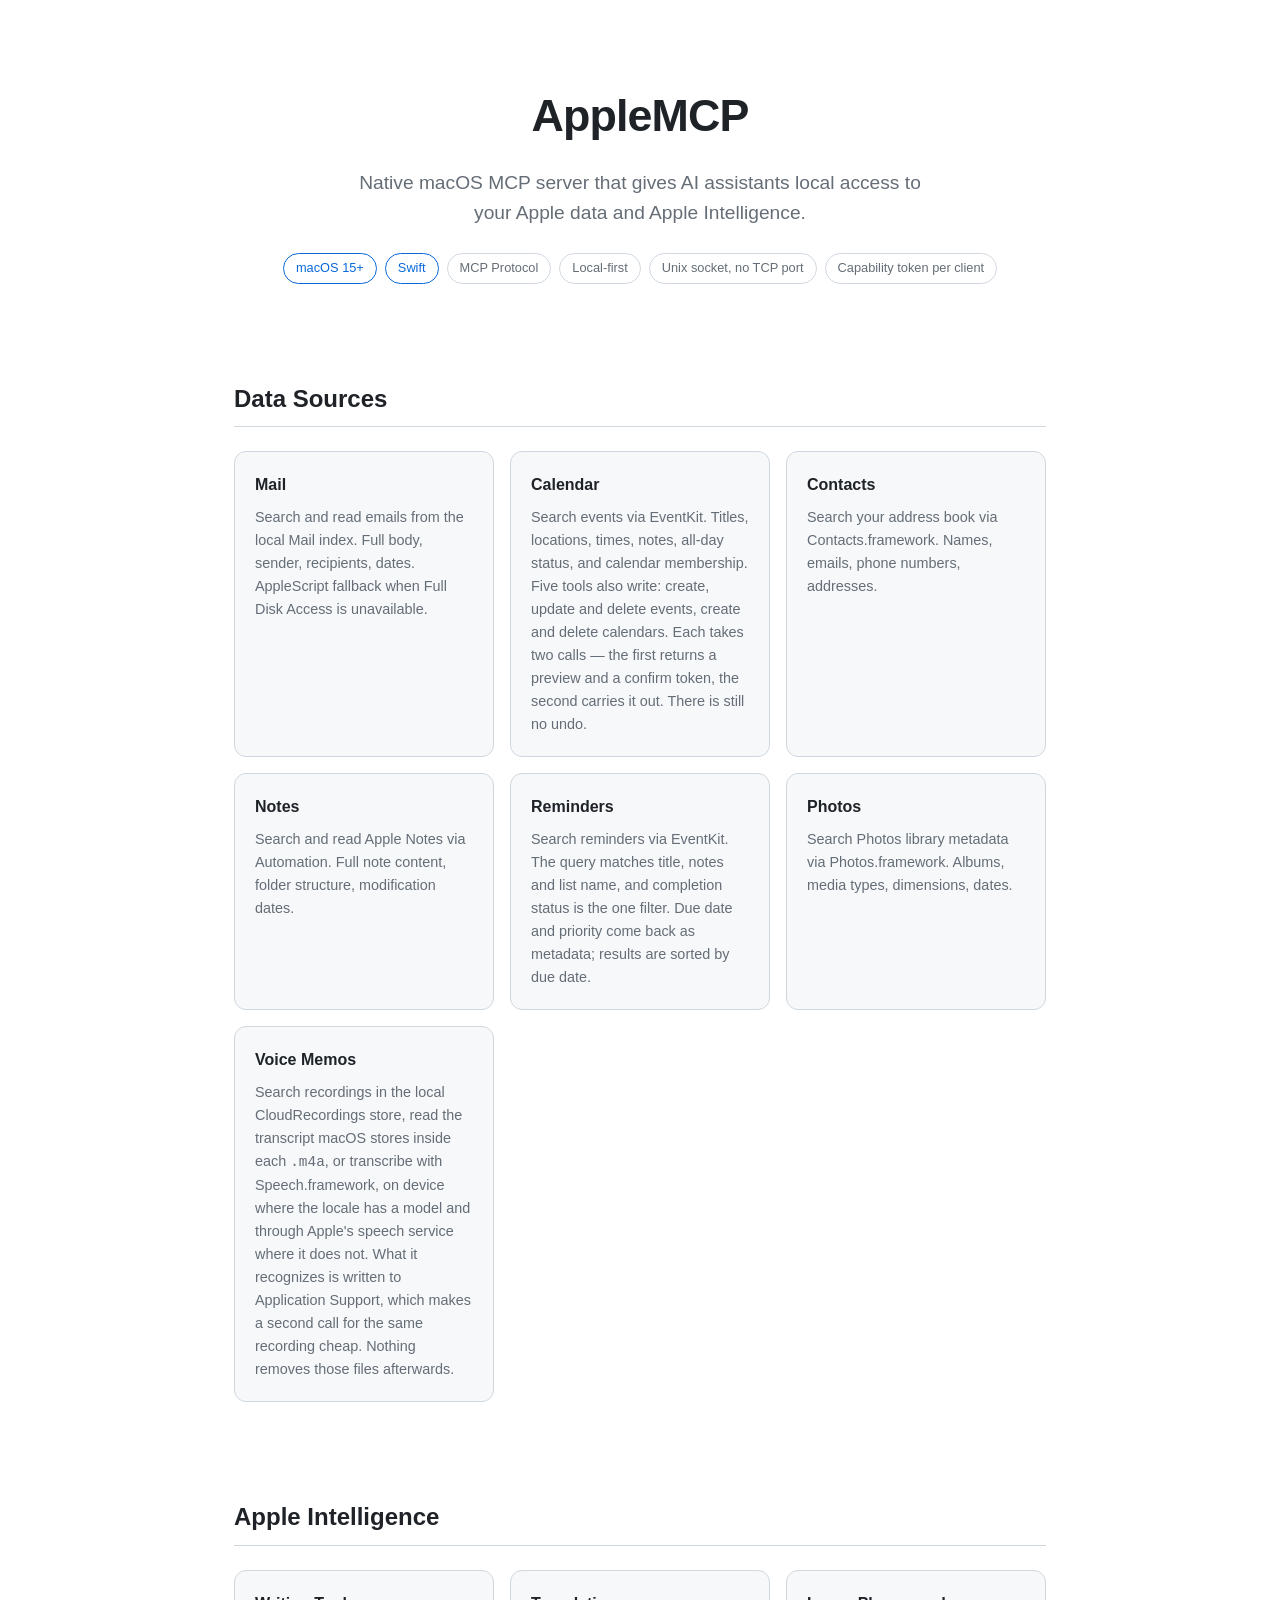
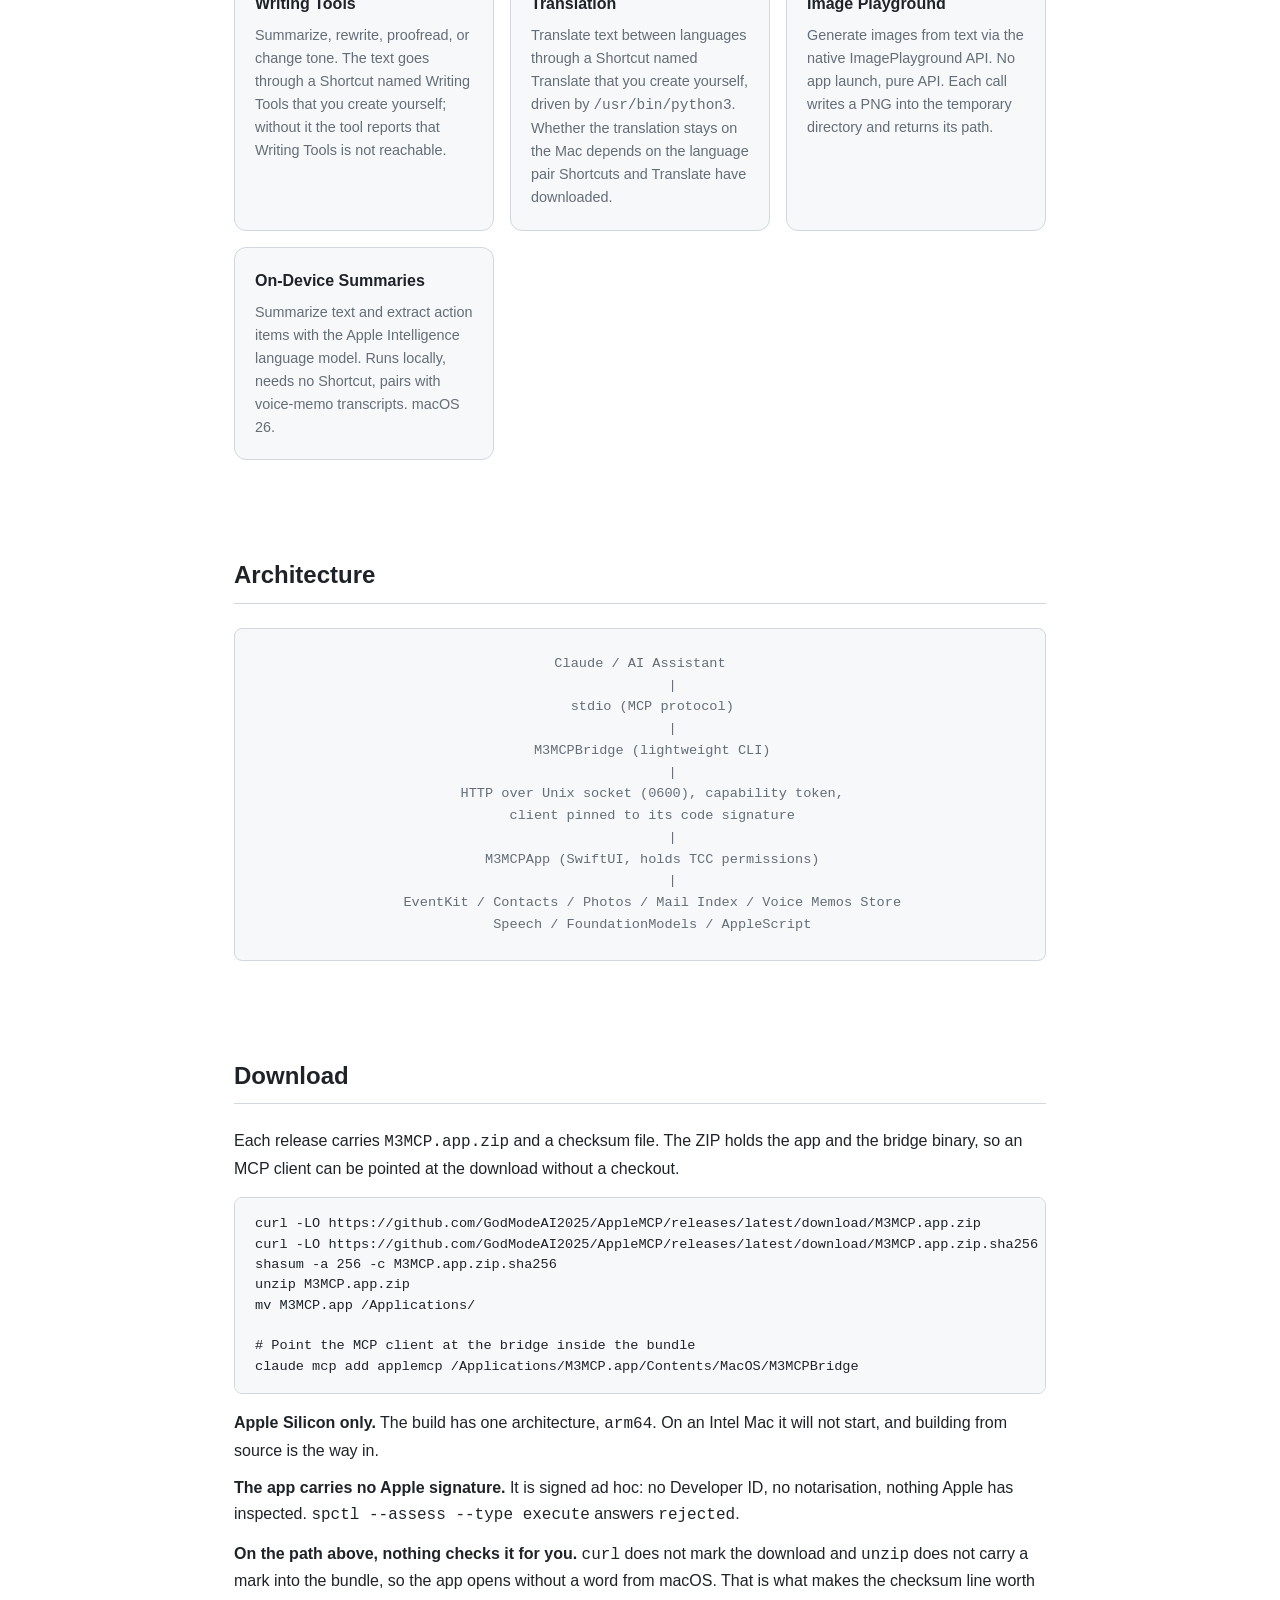
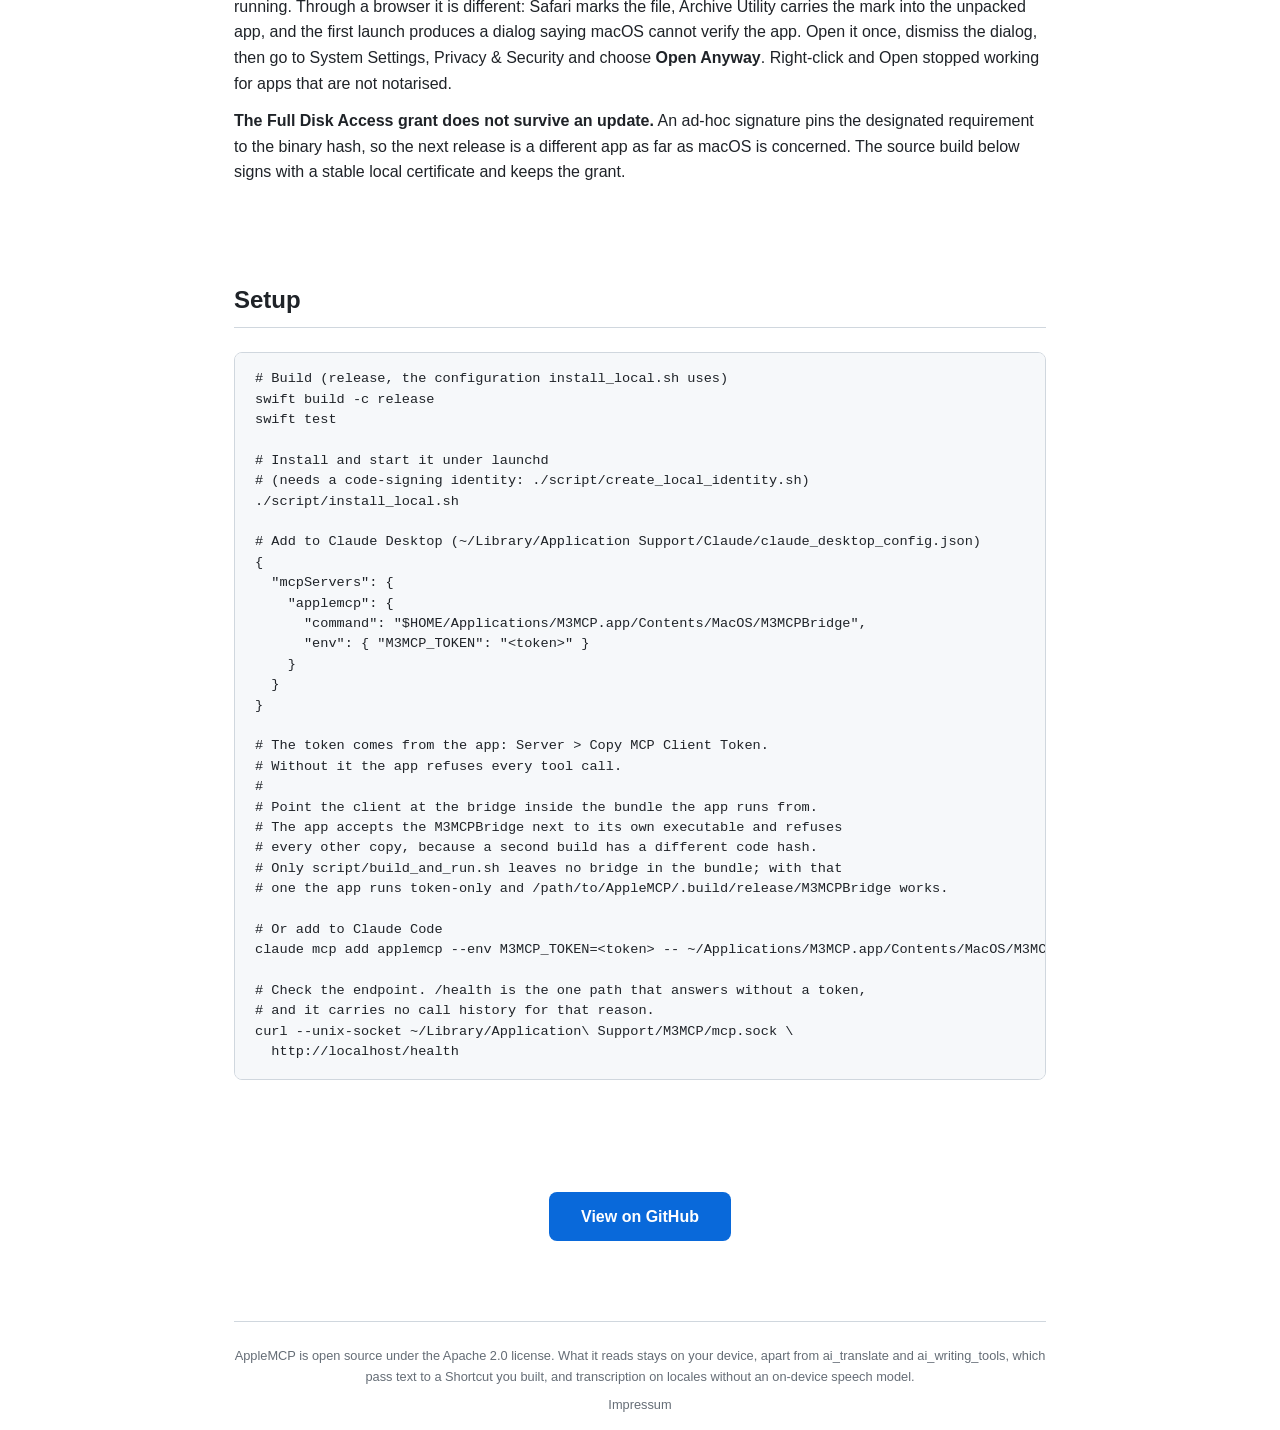
==== index.html @ 3a0b4767 "Clients auf die Bridge im Bundle verweisen Der Pin bindet an eine Binaerkopie, nicht an einen Build." ====
<!DOCTYPE html>
<html lang="en">
<head>
    <meta charset="UTF-8">
    <meta name="viewport" content="width=device-width, initial-scale=1.0">
    <title>AppleMCP — Local Apple Data for AI Assistants</title>
    <meta name="description" content="Native macOS MCP server giving AI assistants local access to Mail, Calendar, Contacts, Notes, Photos, Reminders, Voice Memos, and Apple Intelligence.">
    <style>
        :root {
            --bg: #0d1117;
            --fg: #e6edf3;
            --muted: #8b949e;
            --accent: #58a6ff;
            --card: #161b22;
            --border: #30363d;
        }
        * { margin: 0; padding: 0; box-sizing: border-box; }
        body {
            font-family: -apple-system, BlinkMacSystemFont, 'SF Pro Text', 'Helvetica Neue', sans-serif;
            background: var(--bg);
            color: var(--fg);
            line-height: 1.6;
        }
        .container { max-width: 860px; margin: 0 auto; padding: 0 24px; }
        header {
            padding: 80px 0 48px;
            text-align: center;
        }
        header h1 {
            font-size: 2.8rem;
            font-weight: 700;
            letter-spacing: -0.02em;
            margin-bottom: 16px;
        }
        header p {
            font-size: 1.2rem;
            color: var(--muted);
            max-width: 600px;
            margin: 0 auto;
        }
        .badge-row {
            display: flex;
            gap: 8px;
            justify-content: center;
            margin-top: 24px;
            flex-wrap: wrap;
        }
        .badge {
            display: inline-block;
            padding: 4px 12px;
            border-radius: 20px;
            font-size: 0.8rem;
            font-weight: 500;
            border: 1px solid var(--border);
            color: var(--muted);
        }
        .badge.blue { border-color: var(--accent); color: var(--accent); }
        section { padding: 48px 0; }
        section h2 {
            font-size: 1.5rem;
            font-weight: 600;
            margin-bottom: 24px;
            padding-bottom: 8px;
            border-bottom: 1px solid var(--border);
        }
        .grid {
            display: grid;
            grid-template-columns: repeat(auto-fill, minmax(240px, 1fr));
            gap: 16px;
        }
        .card {
            background: var(--card);
            border: 1px solid var(--border);
            border-radius: 12px;
            padding: 20px;
        }
        .card h3 {
            font-size: 1rem;
            margin-bottom: 8px;
        }
        .card p {
            font-size: 0.9rem;
            color: var(--muted);
        }
        pre {
            background: var(--card);
            border: 1px solid var(--border);
            border-radius: 8px;
            padding: 16px 20px;
            overflow-x: auto;
            font-size: 0.85rem;
            line-height: 1.5;
            margin: 16px 0;
        }
        code { font-family: 'SF Mono', 'Menlo', monospace; }
        .arch {
            font-family: 'SF Mono', 'Menlo', monospace;
            font-size: 0.85rem;
            color: var(--muted);
            text-align: center;
            padding: 24px;
            background: var(--card);
            border: 1px solid var(--border);
            border-radius: 8px;
            white-space: pre;
            overflow-x: auto;
        }
        .cta {
            text-align: center;
            padding: 48px 0 80px;
        }
        .cta a {
            display: inline-block;
            padding: 12px 32px;
            background: var(--accent);
            color: var(--bg);
            text-decoration: none;
            border-radius: 8px;
            font-weight: 600;
            font-size: 1rem;
        }
        .cta a:hover { opacity: 0.9; }
        footer {
            text-align: center;
            padding: 24px 0;
            color: var(--muted);
            font-size: 0.8rem;
            border-top: 1px solid var(--border);
        }
        @media (prefers-color-scheme: light) {
            :root {
                --bg: #ffffff;
                --fg: #1f2328;
                --muted: #656d76;
                --accent: #0969da;
                --card: #f6f8fa;
                --border: #d0d7de;
            }
        }
    </style>
</head>
<body>
    <div class="container">
        <header>
            <h1>AppleMCP</h1>
            <p>Native macOS MCP server that gives AI assistants local access to your Apple data and Apple Intelligence.</p>
            <div class="badge-row">
                <span class="badge blue">macOS 15+</span>
                <span class="badge blue">Swift</span>
                <span class="badge">MCP Protocol</span>
                <span class="badge">Local-first</span>
                <span class="badge">Unix socket, no TCP port</span>
                <span class="badge">Capability token per client</span>
            </div>
        </header>

        <section>
            <h2>Data Sources</h2>
            <div class="grid">
                <div class="card">
                    <h3>Mail</h3>
                    <p>Search and read emails from the local Mail index. Full body, sender, recipients, dates. AppleScript fallback when Full Disk Access is unavailable.</p>
                </div>
                <div class="card">
                    <h3>Calendar</h3>
                    <p>Search events via EventKit. Titles, locations, times, notes, all-day status, and calendar membership. Five tools also write: create, update and delete events, create and delete calendars. Each takes two calls — the first returns a preview and a confirm token, the second carries it out. There is still no undo.</p>
                </div>
                <div class="card">
                    <h3>Contacts</h3>
                    <p>Search your address book via Contacts.framework. Names, emails, phone numbers, addresses.</p>
                </div>
                <div class="card">
                    <h3>Notes</h3>
                    <p>Search and read Apple Notes via Automation. Full note content, folder structure, modification dates.</p>
                </div>
                <div class="card">
                    <h3>Reminders</h3>
                    <p>Search reminders via EventKit. The query matches title, notes and list name, and completion status is the one filter. Due date and priority come back as metadata; results are sorted by due date.</p>
                </div>
                <div class="card">
                    <h3>Photos</h3>
                    <p>Search Photos library metadata via Photos.framework. Albums, media types, dimensions, dates.</p>
                </div>
                <div class="card">
                    <h3>Voice Memos</h3>
                    <p>Search recordings in the local CloudRecordings store, read the transcript macOS stores inside each <code>.m4a</code>, or transcribe with Speech.framework, on device where the locale has a model and through Apple's speech service where it does not. What it recognizes is written to Application Support, which makes a second call for the same recording cheap. Nothing removes those files afterwards.</p>
                </div>
            </div>
        </section>

        <section>
            <h2>Apple Intelligence</h2>
            <div class="grid">
                <div class="card">
                    <h3>Writing Tools</h3>
                    <p>Summarize, rewrite, proofread, or change tone. The text goes through a Shortcut named Writing Tools that you create yourself; without it the tool reports that Writing Tools is not reachable.</p>
                </div>
                <div class="card">
                    <h3>Translation</h3>
                    <p>Translate text between languages through a Shortcut named Translate that you create yourself, driven by <code>/usr/bin/python3</code>. Whether the translation stays on the Mac depends on the language pair Shortcuts and Translate have downloaded.</p>
                </div>
                <div class="card">
                    <h3>Image Playground</h3>
                    <p>Generate images from text via the native ImagePlayground API. No app launch, pure API. Each call writes a PNG into the temporary directory and returns its path.</p>
                </div>
                <div class="card">
                    <h3>On-Device Summaries</h3>
                    <p>Summarize text and extract action items with the Apple Intelligence language model. Runs locally, needs no Shortcut, pairs with voice-memo transcripts. macOS 26.</p>
                </div>
            </div>
        </section>

        <section>
            <h2>Architecture</h2>
            <div class="arch">Claude / AI Assistant
        |
   stdio (MCP protocol)
        |
   M3MCPBridge (lightweight CLI)
        |
   HTTP over Unix socket (0600), capability token,
   client pinned to its code signature
        |
   M3MCPApp (SwiftUI, holds TCC permissions)
        |
   EventKit / Contacts / Photos / Mail Index / Voice Memos Store
   Speech / FoundationModels / AppleScript</div>
        </section>

        <section>
            <h2>Download</h2>
            <p>Each release carries <code>M3MCP.app.zip</code> and a checksum file. The ZIP holds the app and the bridge binary, so an MCP client can be pointed at the download without a checkout.</p>
<pre><code>curl -LO https://github.com/GodModeAI2025/AppleMCP/releases/latest/download/M3MCP.app.zip
curl -LO https://github.com/GodModeAI2025/AppleMCP/releases/latest/download/M3MCP.app.zip.sha256
shasum -a 256 -c M3MCP.app.zip.sha256
unzip M3MCP.app.zip
mv M3MCP.app /Applications/

# Point the MCP client at the bridge inside the bundle
claude mcp add applemcp /Applications/M3MCP.app/Contents/MacOS/M3MCPBridge</code></pre>
            <p style="margin-top: 16px;"><strong>Apple Silicon only.</strong> The build has one architecture, <code>arm64</code>. On an Intel Mac it will not start, and building from source is the way in.</p>
            <p style="margin-top: 12px;"><strong>The app carries no Apple signature.</strong> It is signed ad hoc: no Developer ID, no notarisation, nothing Apple has inspected. <code>spctl --assess --type execute</code> answers <code>rejected</code>.</p>
            <p style="margin-top: 12px;"><strong>On the path above, nothing checks it for you.</strong> <code>curl</code> does not mark the download and <code>unzip</code> does not carry a mark into the bundle, so the app opens without a word from macOS. That is what makes the checksum line worth running. Through a browser it is different: Safari marks the file, Archive Utility carries the mark into the unpacked app, and the first launch produces a dialog saying macOS cannot verify the app. Open it once, dismiss the dialog, then go to System Settings, Privacy &amp; Security and choose <strong>Open Anyway</strong>. Right-click and Open stopped working for apps that are not notarised.</p>
            <p style="margin-top: 12px;"><strong>The Full Disk Access grant does not survive an update.</strong> An ad-hoc signature pins the designated requirement to the binary hash, so the next release is a different app as far as macOS is concerned. The source build below signs with a stable local certificate and keeps the grant.</p>
        </section>

        <section>
            <h2>Setup</h2>
<pre><code># Build (release, the configuration install_local.sh uses)
swift build -c release
swift test

# Install and start it under launchd
# (needs a code-signing identity: ./script/create_local_identity.sh)
./script/install_local.sh

# Add to Claude Desktop (~/Library/Application Support/Claude/claude_desktop_config.json)
{
  "mcpServers": {
    "applemcp": {
      "command": "$HOME/Applications/M3MCP.app/Contents/MacOS/M3MCPBridge",
      "env": { "M3MCP_TOKEN": "&lt;token&gt;" }
    }
  }
}

# The token comes from the app: Server &gt; Copy MCP Client Token.
# Without it the app refuses every tool call.
#
# Point the client at the bridge inside the bundle the app runs from.
# The app accepts the M3MCPBridge next to its own executable and refuses
# every other copy, because a second build has a different code hash.
# Only script/build_and_run.sh leaves no bridge in the bundle; with that
# one the app runs token-only and /path/to/AppleMCP/.build/release/M3MCPBridge works.

# Or add to Claude Code
claude mcp add applemcp --env M3MCP_TOKEN=&lt;token&gt; -- ~/Applications/M3MCP.app/Contents/MacOS/M3MCPBridge

# Check the endpoint. /health is the one path that answers without a token,
# and it carries no call history for that reason.
curl --unix-socket ~/Library/Application\ Support/M3MCP/mcp.sock \
  http://localhost/health</code></pre>
        </section>

        <div class="cta">
            <a href="https://github.com/GodModeAI2025/AppleMCP">View on GitHub</a>
        </div>

        <footer>
            <p>AppleMCP is open source under the Apache 2.0 license. What it reads stays on your device, apart from ai_translate and ai_writing_tools, which pass text to a Shortcut you built, and transcription on locales without an on-device speech model.</p>
            <p style="margin-top: 8px;"><a href="https://godmodeai2025.github.io/MarkZimmermann/" style="color: var(--muted); text-decoration: none;">Impressum</a></p>
        </footer>
    </div>
</body>
</html>
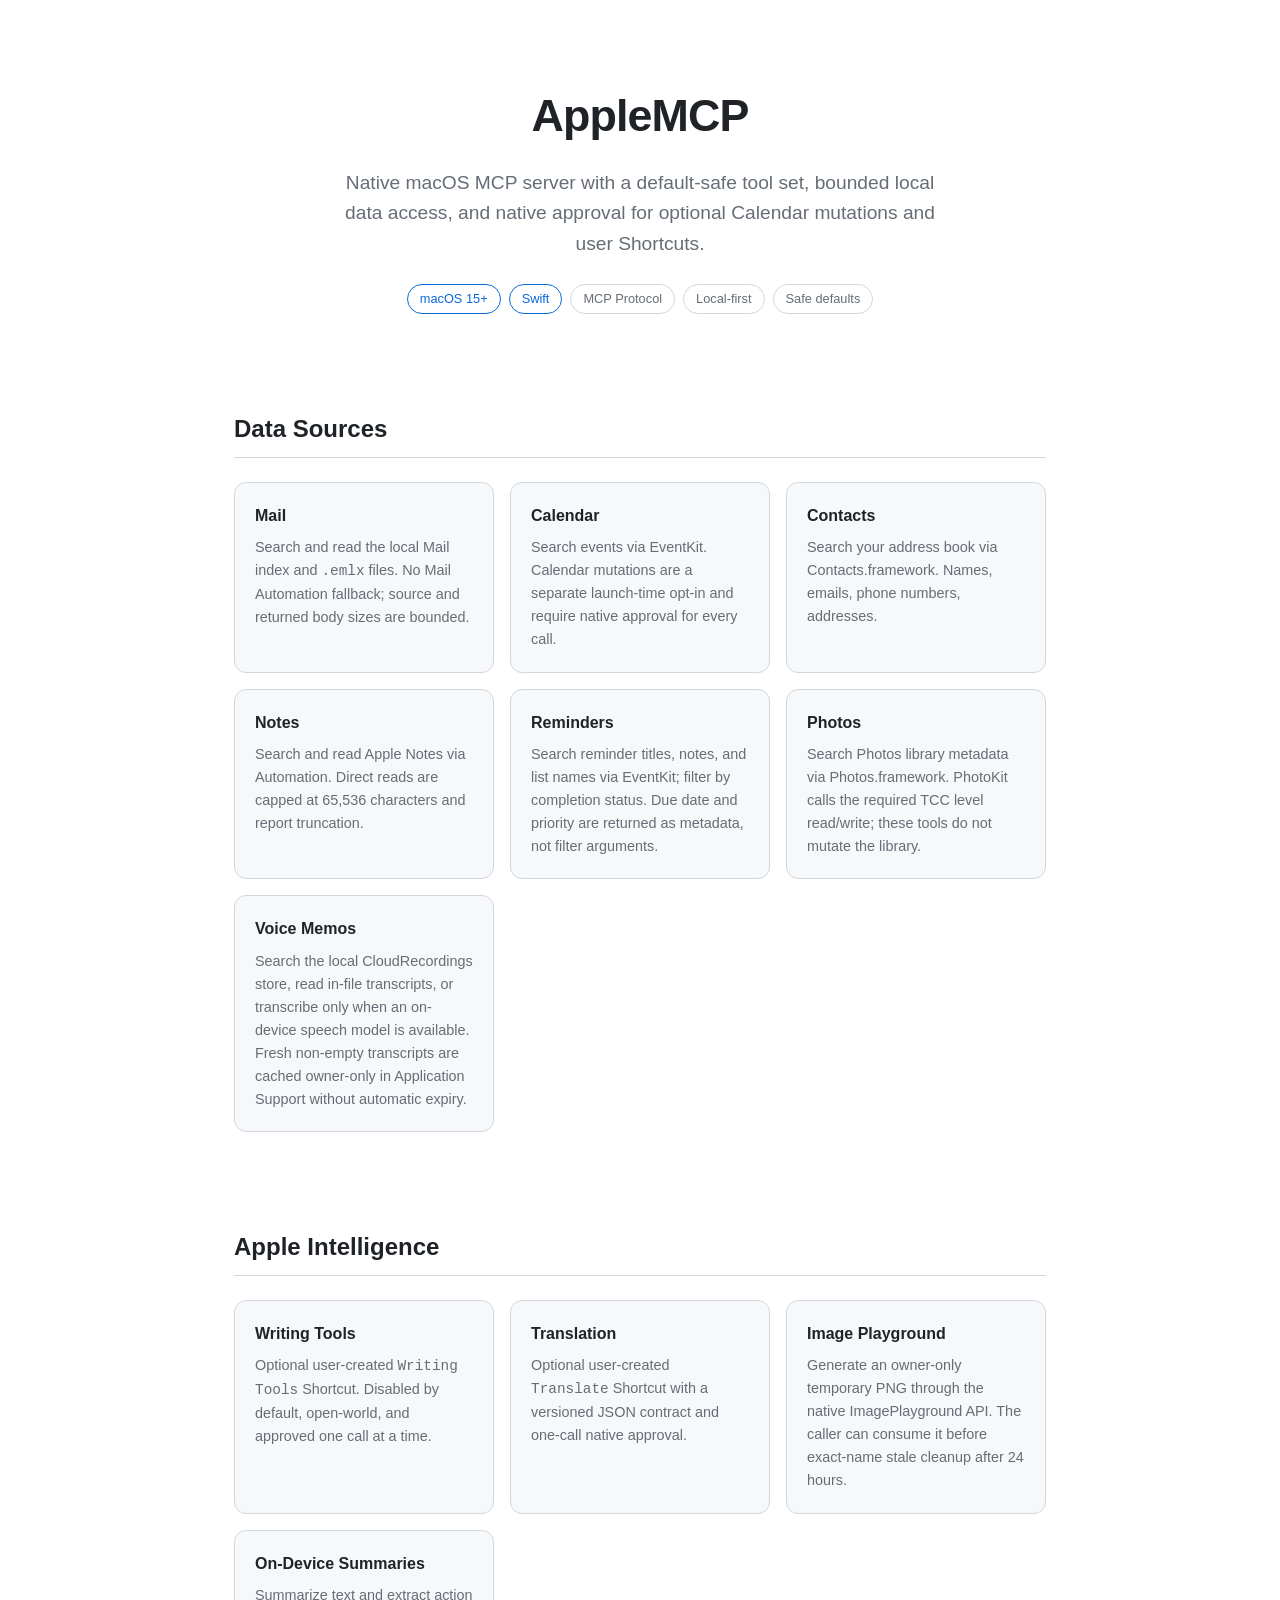
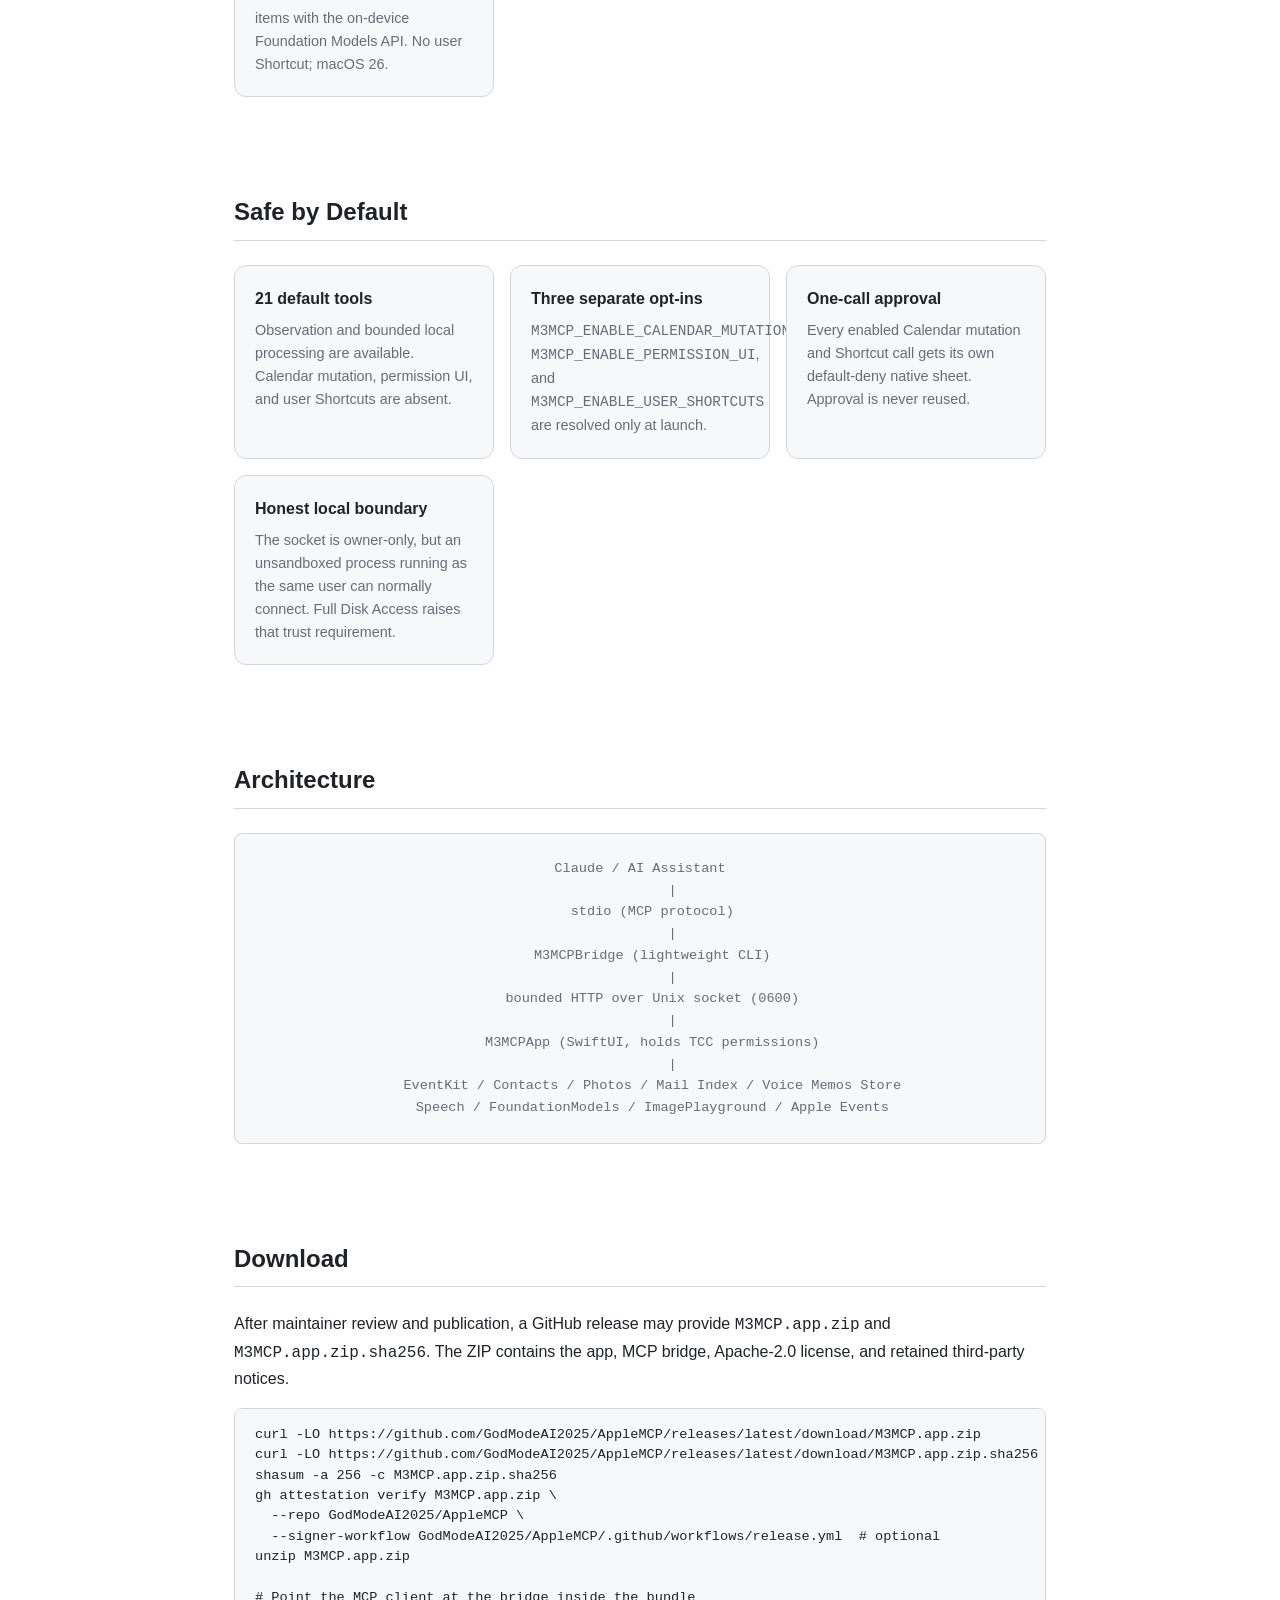
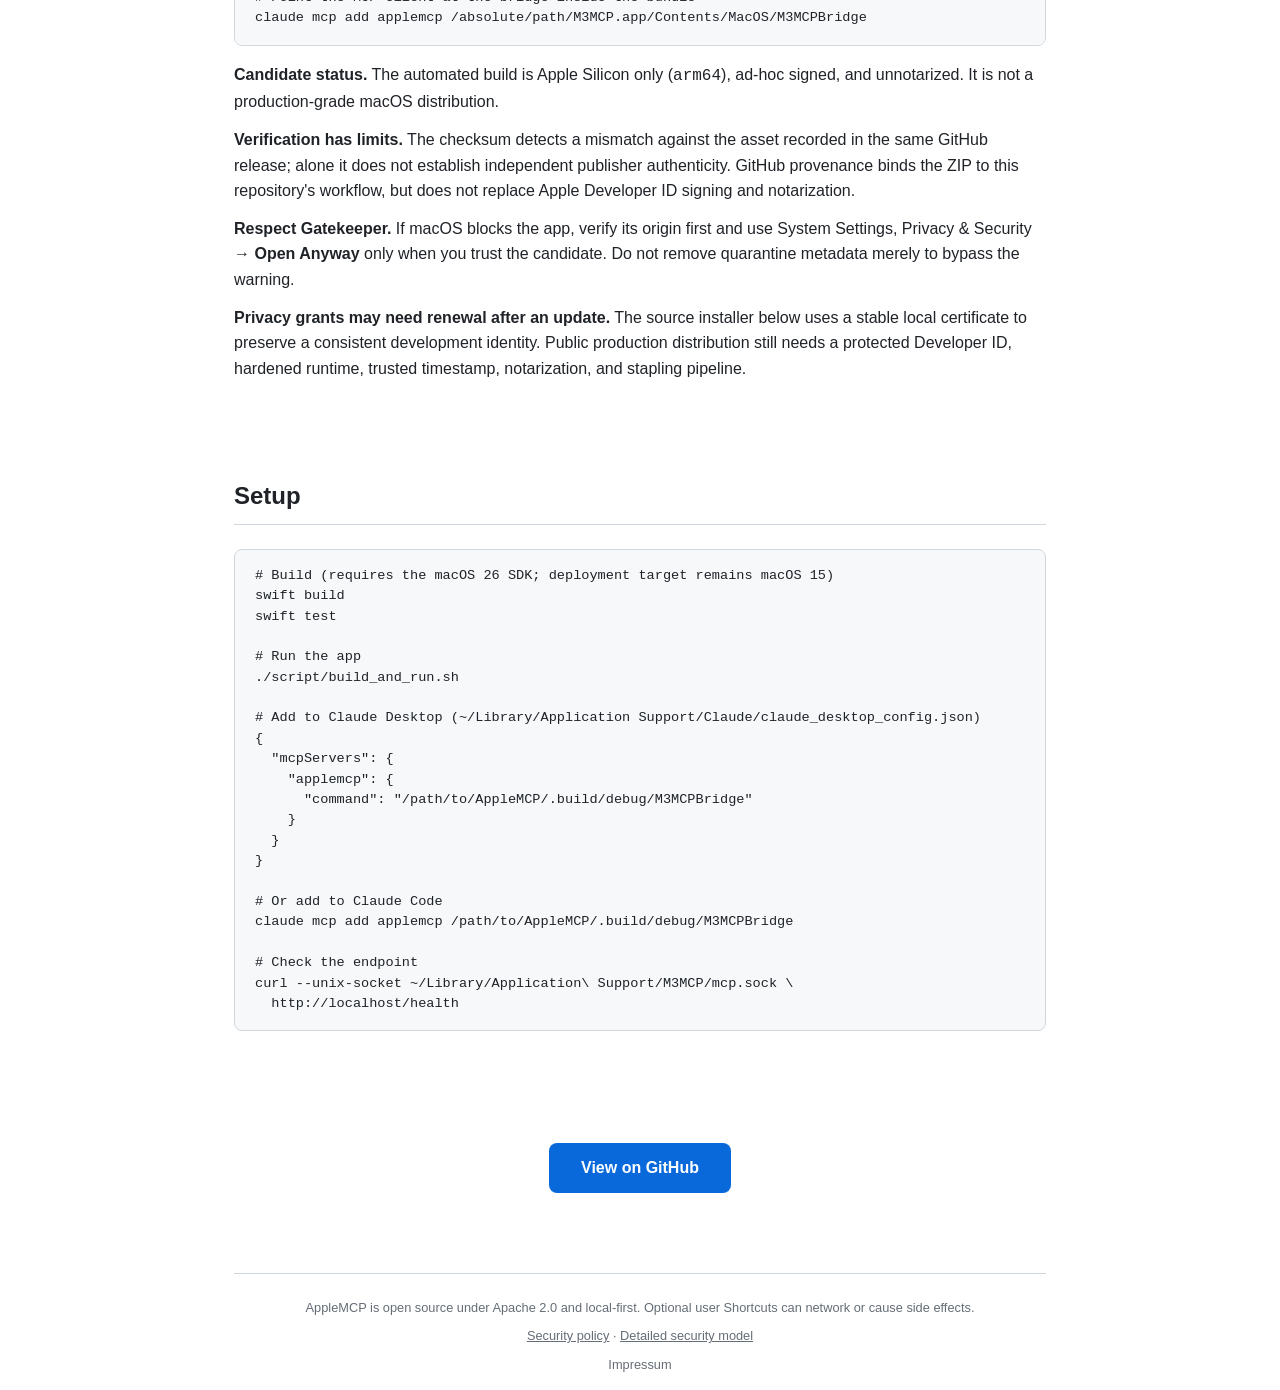
==== commit ec572dfb: "Harden AppleMCP security and release readiness (#17) * Harden AppleMCP security and release readines" ====
--- a/index.html
+++ b/index.html
@@ -3,8 +3,8 @@
 <head>
     <meta charset="UTF-8">
     <meta name="viewport" content="width=device-width, initial-scale=1.0">
-    <title>AppleMCP — Local Apple Data for AI Assistants</title>
-    <meta name="description" content="Native macOS MCP server giving AI assistants local access to Mail, Calendar, Contacts, Notes, Photos, Reminders, Voice Memos, and Apple Intelligence.">
+    <title>AppleMCP — Bounded Local Apple Data for AI Assistants</title>
+    <meta name="description" content="Native macOS MCP server with safe defaults and bounded access to local Mail, Calendar, Contacts, Notes, Photos, Reminders, Voice Memos, and selected Apple Intelligence APIs.">
     <style>
         :root {
             --bg: #0d1117;
@@ -143,14 +143,13 @@
     <div class="container">
         <header>
             <h1>AppleMCP</h1>
-            <p>Native macOS MCP server that gives AI assistants local access to your Apple data and Apple Intelligence.</p>
+            <p>Native macOS MCP server with a default-safe tool set, bounded local data access, and native approval for optional Calendar mutations and user Shortcuts.</p>
             <div class="badge-row">
                 <span class="badge blue">macOS 15+</span>
                 <span class="badge blue">Swift</span>
                 <span class="badge">MCP Protocol</span>
                 <span class="badge">Local-first</span>
-                <span class="badge">Unix socket, no TCP port</span>
-                <span class="badge">Capability token per client</span>
+                <span class="badge">Safe defaults</span>
             </div>
         </header>
 
@@ -159,11 +158,11 @@
             <div class="grid">
                 <div class="card">
                     <h3>Mail</h3>
-                    <p>Search and read emails from the local Mail index. Full body, sender, recipients, dates. AppleScript fallback when Full Disk Access is unavailable.</p>
+                    <p>Search and read the local Mail index and <code>.emlx</code> files. No Mail Automation fallback; source and returned body sizes are bounded.</p>
                 </div>
                 <div class="card">
                     <h3>Calendar</h3>
-                    <p>Search events via EventKit. Titles, locations, times, notes, all-day status, and calendar membership. Five tools also write: create, update and delete events, create and delete calendars. Each takes two calls — the first returns a preview and a confirm token, the second carries it out. There is still no undo.</p>
+                    <p>Search events via EventKit. Calendar mutations are a separate launch-time opt-in and require native approval for every call.</p>
                 </div>
                 <div class="card">
                     <h3>Contacts</h3>
@@ -171,19 +170,19 @@
                 </div>
                 <div class="card">
                     <h3>Notes</h3>
-                    <p>Search and read Apple Notes via Automation. Full note content, folder structure, modification dates.</p>
+                    <p>Search and read Apple Notes via Automation. Direct reads are capped at 65,536 characters and report truncation.</p>
                 </div>
                 <div class="card">
                     <h3>Reminders</h3>
-                    <p>Search reminders via EventKit. The query matches title, notes and list name, and completion status is the one filter. Due date and priority come back as metadata; results are sorted by due date.</p>
+                    <p>Search reminder titles, notes, and list names via EventKit; filter by completion status. Due date and priority are returned as metadata, not filter arguments.</p>
                 </div>
                 <div class="card">
                     <h3>Photos</h3>
-                    <p>Search Photos library metadata via Photos.framework. Albums, media types, dimensions, dates.</p>
+                    <p>Search Photos library metadata via Photos.framework. PhotoKit calls the required TCC level read/write; these tools do not mutate the library.</p>
                 </div>
                 <div class="card">
                     <h3>Voice Memos</h3>
-                    <p>Search recordings in the local CloudRecordings store, read the transcript macOS stores inside each <code>.m4a</code>, or transcribe with Speech.framework, on device where the locale has a model and through Apple's speech service where it does not. What it recognizes is written to Application Support, which makes a second call for the same recording cheap. Nothing removes those files afterwards.</p>
+                    <p>Search the local CloudRecordings store, read in-file transcripts, or transcribe only when an on-device speech model is available. Fresh non-empty transcripts are cached owner-only in Application Support without automatic expiry.</p>
                 </div>
             </div>
         </section>
@@ -193,19 +192,41 @@
             <div class="grid">
                 <div class="card">
                     <h3>Writing Tools</h3>
-                    <p>Summarize, rewrite, proofread, or change tone. The text goes through a Shortcut named Writing Tools that you create yourself; without it the tool reports that Writing Tools is not reachable.</p>
+                    <p>Optional user-created <code>Writing Tools</code> Shortcut. Disabled by default, open-world, and approved one call at a time.</p>
                 </div>
                 <div class="card">
                     <h3>Translation</h3>
-                    <p>Translate text between languages through a Shortcut named Translate that you create yourself, driven by <code>/usr/bin/python3</code>. Whether the translation stays on the Mac depends on the language pair Shortcuts and Translate have downloaded.</p>
+                    <p>Optional user-created <code>Translate</code> Shortcut with a versioned JSON contract and one-call native approval.</p>
                 </div>
                 <div class="card">
                     <h3>Image Playground</h3>
-                    <p>Generate images from text via the native ImagePlayground API. No app launch, pure API. Each call writes a PNG into the temporary directory and returns its path.</p>
+                    <p>Generate an owner-only temporary PNG through the native ImagePlayground API. The caller can consume it before exact-name stale cleanup after 24 hours.</p>
                 </div>
                 <div class="card">
                     <h3>On-Device Summaries</h3>
-                    <p>Summarize text and extract action items with the Apple Intelligence language model. Runs locally, needs no Shortcut, pairs with voice-memo transcripts. macOS 26.</p>
+                    <p>Summarize text and extract action items with the on-device Foundation Models API. No user Shortcut; macOS 26.</p>
+                </div>
+            </div>
+        </section>
+
+        <section>
+            <h2>Safe by Default</h2>
+            <div class="grid">
+                <div class="card">
+                    <h3>21 default tools</h3>
+                    <p>Observation and bounded local processing are available. Calendar mutation, permission UI, and user Shortcuts are absent.</p>
+                </div>
+                <div class="card">
+                    <h3>Three separate opt-ins</h3>
+                    <p><code>M3MCP_ENABLE_CALENDAR_MUTATIONS</code>, <code>M3MCP_ENABLE_PERMISSION_UI</code>, and <code>M3MCP_ENABLE_USER_SHORTCUTS</code> are resolved only at launch.</p>
+                </div>
+                <div class="card">
+                    <h3>One-call approval</h3>
+                    <p>Every enabled Calendar mutation and Shortcut call gets its own default-deny native sheet. Approval is never reused.</p>
+                </div>
+                <div class="card">
+                    <h3>Honest local boundary</h3>
+                    <p>The socket is owner-only, but an unsandboxed process running as the same user can normally connect. Full Disk Access raises that trust requirement.</p>
                 </div>
             </div>
         </section>
@@ -218,66 +239,55 @@
         |
    M3MCPBridge (lightweight CLI)
         |
-   HTTP over Unix socket (0600), capability token,
-   client pinned to its code signature
+   bounded HTTP over Unix socket (0600)
         |
    M3MCPApp (SwiftUI, holds TCC permissions)
         |
    EventKit / Contacts / Photos / Mail Index / Voice Memos Store
-   Speech / FoundationModels / AppleScript</div>
+   Speech / FoundationModels / ImagePlayground / Apple Events</div>
         </section>
 
         <section>
             <h2>Download</h2>
-            <p>Each release carries <code>M3MCP.app.zip</code> and a checksum file. The ZIP holds the app and the bridge binary, so an MCP client can be pointed at the download without a checkout.</p>
+            <p>After maintainer review and publication, a GitHub release may provide <code>M3MCP.app.zip</code> and <code>M3MCP.app.zip.sha256</code>. The ZIP contains the app, MCP bridge, Apache-2.0 license, and retained third-party notices.</p>
 <pre><code>curl -LO https://github.com/GodModeAI2025/AppleMCP/releases/latest/download/M3MCP.app.zip
 curl -LO https://github.com/GodModeAI2025/AppleMCP/releases/latest/download/M3MCP.app.zip.sha256
 shasum -a 256 -c M3MCP.app.zip.sha256
+gh attestation verify M3MCP.app.zip \
+  --repo GodModeAI2025/AppleMCP \
+  --signer-workflow GodModeAI2025/AppleMCP/.github/workflows/release.yml  # optional
 unzip M3MCP.app.zip
-mv M3MCP.app /Applications/
 
 # Point the MCP client at the bridge inside the bundle
-claude mcp add applemcp /Applications/M3MCP.app/Contents/MacOS/M3MCPBridge</code></pre>
-            <p style="margin-top: 16px;"><strong>Apple Silicon only.</strong> The build has one architecture, <code>arm64</code>. On an Intel Mac it will not start, and building from source is the way in.</p>
-            <p style="margin-top: 12px;"><strong>The app carries no Apple signature.</strong> It is signed ad hoc: no Developer ID, no notarisation, nothing Apple has inspected. <code>spctl --assess --type execute</code> answers <code>rejected</code>.</p>
-            <p style="margin-top: 12px;"><strong>On the path above, nothing checks it for you.</strong> <code>curl</code> does not mark the download and <code>unzip</code> does not carry a mark into the bundle, so the app opens without a word from macOS. That is what makes the checksum line worth running. Through a browser it is different: Safari marks the file, Archive Utility carries the mark into the unpacked app, and the first launch produces a dialog saying macOS cannot verify the app. Open it once, dismiss the dialog, then go to System Settings, Privacy &amp; Security and choose <strong>Open Anyway</strong>. Right-click and Open stopped working for apps that are not notarised.</p>
-            <p style="margin-top: 12px;"><strong>The Full Disk Access grant does not survive an update.</strong> An ad-hoc signature pins the designated requirement to the binary hash, so the next release is a different app as far as macOS is concerned. The source build below signs with a stable local certificate and keeps the grant.</p>
+claude mcp add applemcp /absolute/path/M3MCP.app/Contents/MacOS/M3MCPBridge</code></pre>
+            <p style="margin-top: 16px;"><strong>Candidate status.</strong> The automated build is Apple Silicon only (<code>arm64</code>), ad-hoc signed, and unnotarized. It is not a production-grade macOS distribution.</p>
+            <p style="margin-top: 12px;"><strong>Verification has limits.</strong> The checksum detects a mismatch against the asset recorded in the same GitHub release; alone it does not establish independent publisher authenticity. GitHub provenance binds the ZIP to this repository's workflow, but does not replace Apple Developer ID signing and notarization.</p>
+            <p style="margin-top: 12px;"><strong>Respect Gatekeeper.</strong> If macOS blocks the app, verify its origin first and use System Settings, Privacy &amp; Security → <strong>Open Anyway</strong> only when you trust the candidate. Do not remove quarantine metadata merely to bypass the warning.</p>
+            <p style="margin-top: 12px;"><strong>Privacy grants may need renewal after an update.</strong> The source installer below uses a stable local certificate to preserve a consistent development identity. Public production distribution still needs a protected Developer ID, hardened runtime, trusted timestamp, notarization, and stapling pipeline.</p>
         </section>
 
         <section>
             <h2>Setup</h2>
-<pre><code># Build (release, the configuration install_local.sh uses)
-swift build -c release
+<pre><code># Build (requires the macOS 26 SDK; deployment target remains macOS 15)
+swift build
 swift test
 
-# Install and start it under launchd
-# (needs a code-signing identity: ./script/create_local_identity.sh)
-./script/install_local.sh
+# Run the app
+./script/build_and_run.sh
 
 # Add to Claude Desktop (~/Library/Application Support/Claude/claude_desktop_config.json)
 {
   "mcpServers": {
     "applemcp": {
-      "command": "$HOME/Applications/M3MCP.app/Contents/MacOS/M3MCPBridge",
-      "env": { "M3MCP_TOKEN": "&lt;token&gt;" }
+      "command": "/path/to/AppleMCP/.build/debug/M3MCPBridge"
     }
   }
 }
 
-# The token comes from the app: Server &gt; Copy MCP Client Token.
-# Without it the app refuses every tool call.
-#
-# Point the client at the bridge inside the bundle the app runs from.
-# The app accepts the M3MCPBridge next to its own executable and refuses
-# every other copy, because a second build has a different code hash.
-# Only script/build_and_run.sh leaves no bridge in the bundle; with that
-# one the app runs token-only and /path/to/AppleMCP/.build/release/M3MCPBridge works.
-
 # Or add to Claude Code
-claude mcp add applemcp --env M3MCP_TOKEN=&lt;token&gt; -- ~/Applications/M3MCP.app/Contents/MacOS/M3MCPBridge
-
-# Check the endpoint. /health is the one path that answers without a token,
-# and it carries no call history for that reason.
+claude mcp add applemcp /path/to/AppleMCP/.build/debug/M3MCPBridge
+
+# Check the endpoint
 curl --unix-socket ~/Library/Application\ Support/M3MCP/mcp.sock \
   http://localhost/health</code></pre>
         </section>
@@ -287,7 +297,8 @@
         </div>
 
         <footer>
-            <p>AppleMCP is open source under the Apache 2.0 license. What it reads stays on your device, apart from ai_translate and ai_writing_tools, which pass text to a Shortcut you built, and transcription on locales without an on-device speech model.</p>
+            <p>AppleMCP is open source under Apache 2.0 and local-first. Optional user Shortcuts can network or cause side effects.</p>
+            <p style="margin-top: 8px;"><a href="SECURITY.md" style="color: var(--muted);">Security policy</a> · <a href="docs/SECURITY_MODEL.md" style="color: var(--muted);">Detailed security model</a></p>
             <p style="margin-top: 8px;"><a href="https://godmodeai2025.github.io/MarkZimmermann/" style="color: var(--muted); text-decoration: none;">Impressum</a></p>
         </footer>
     </div>
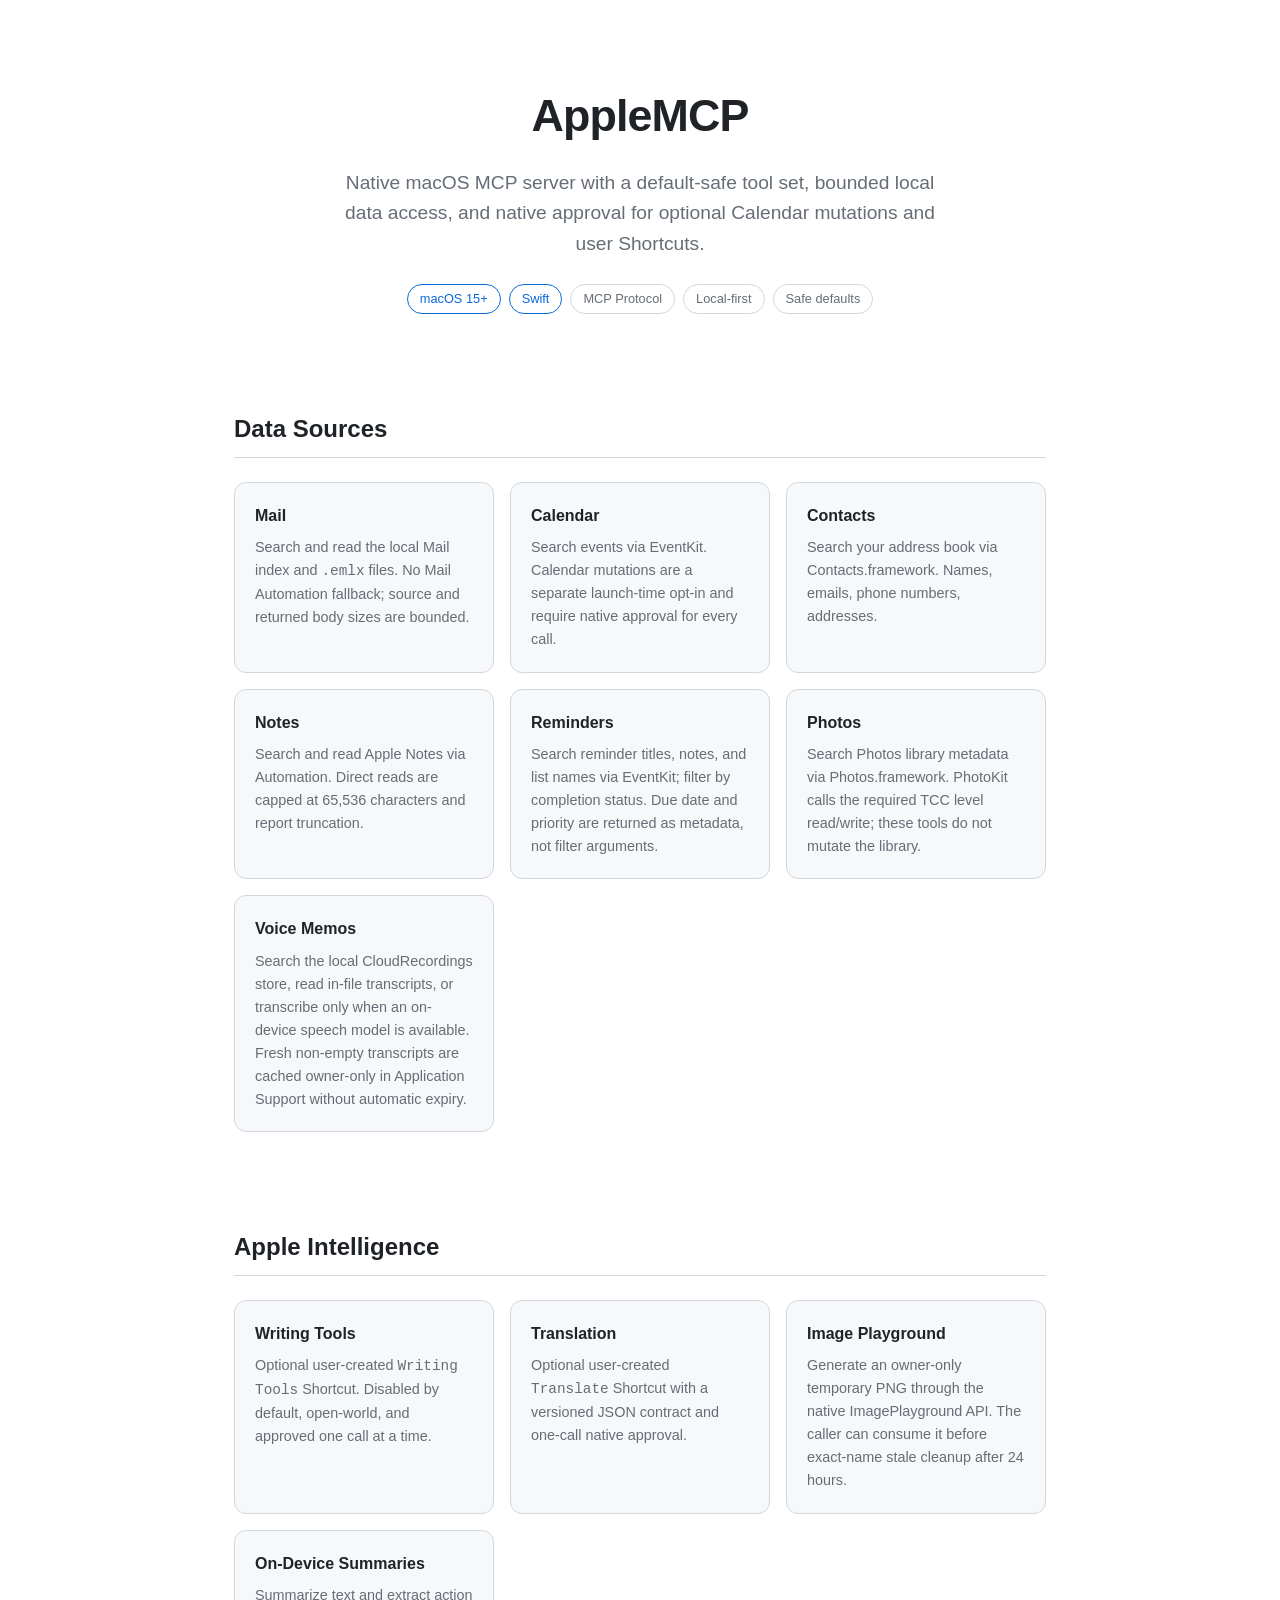
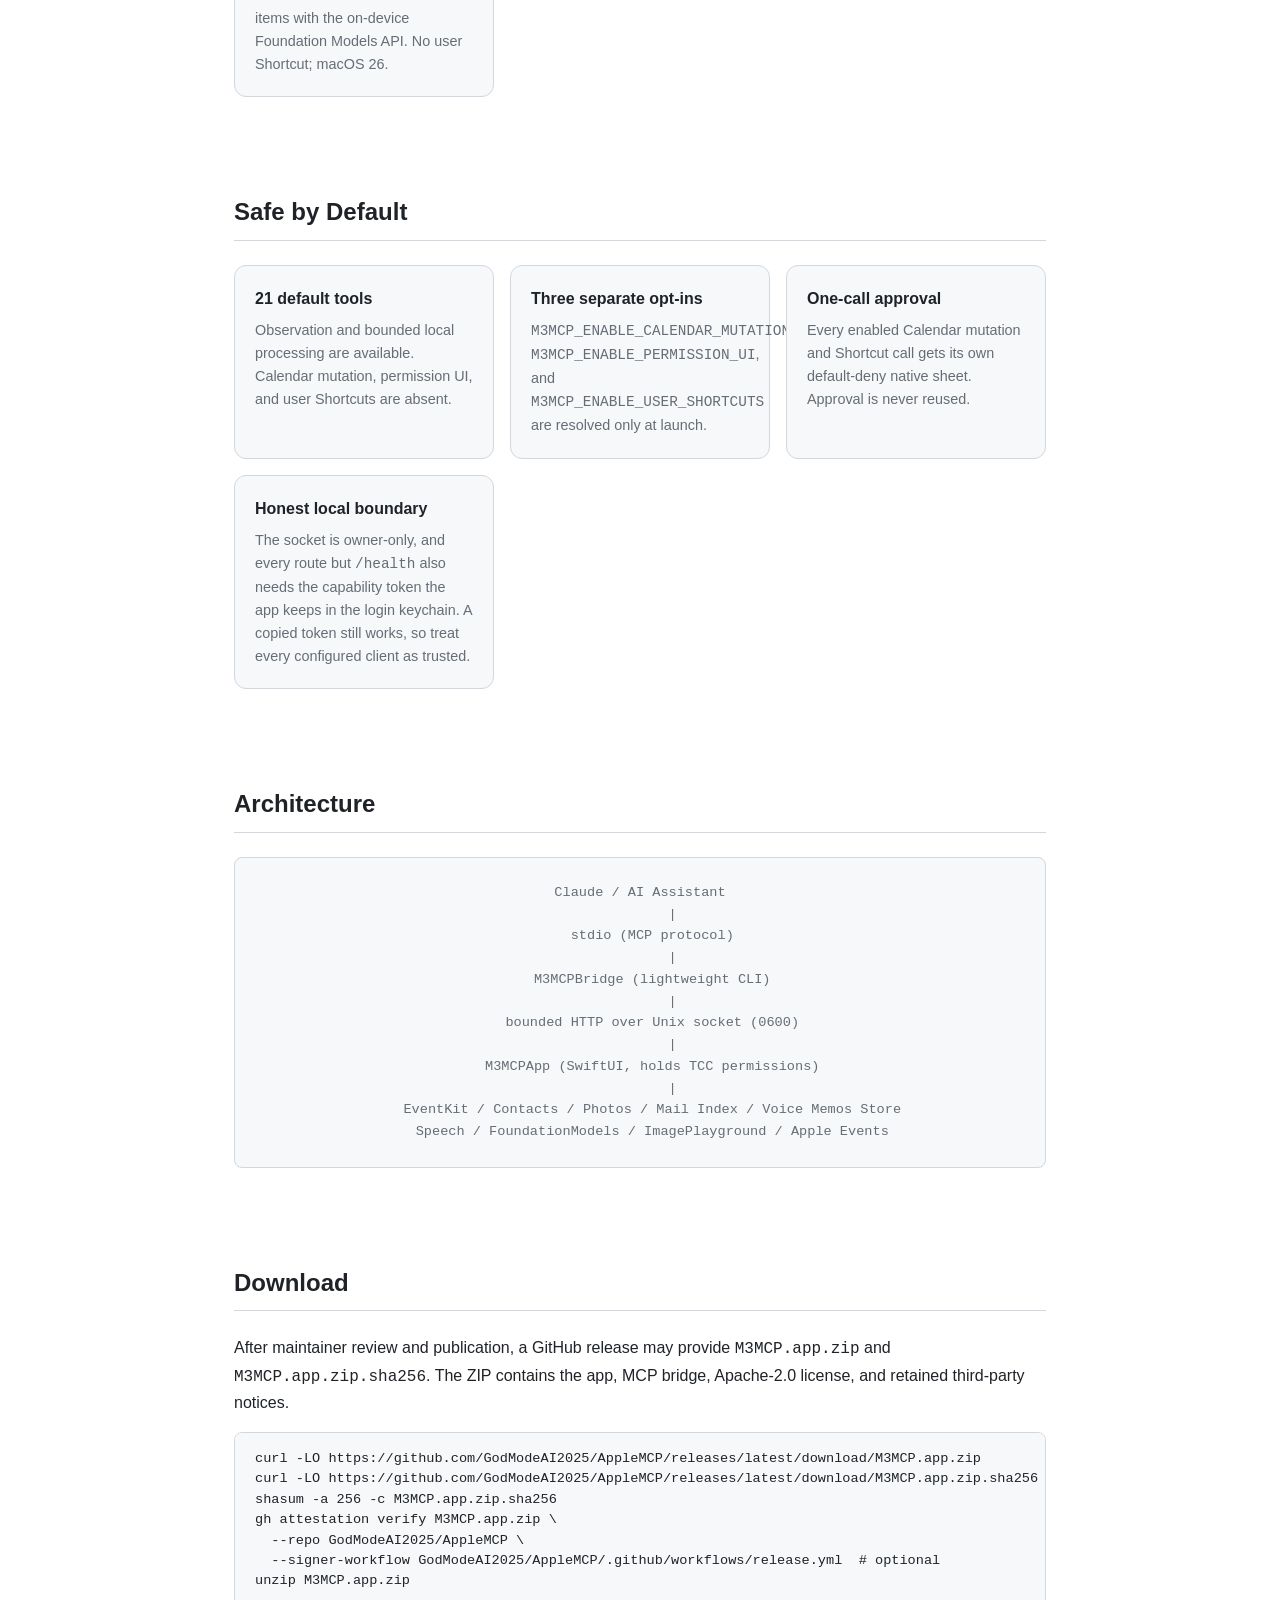
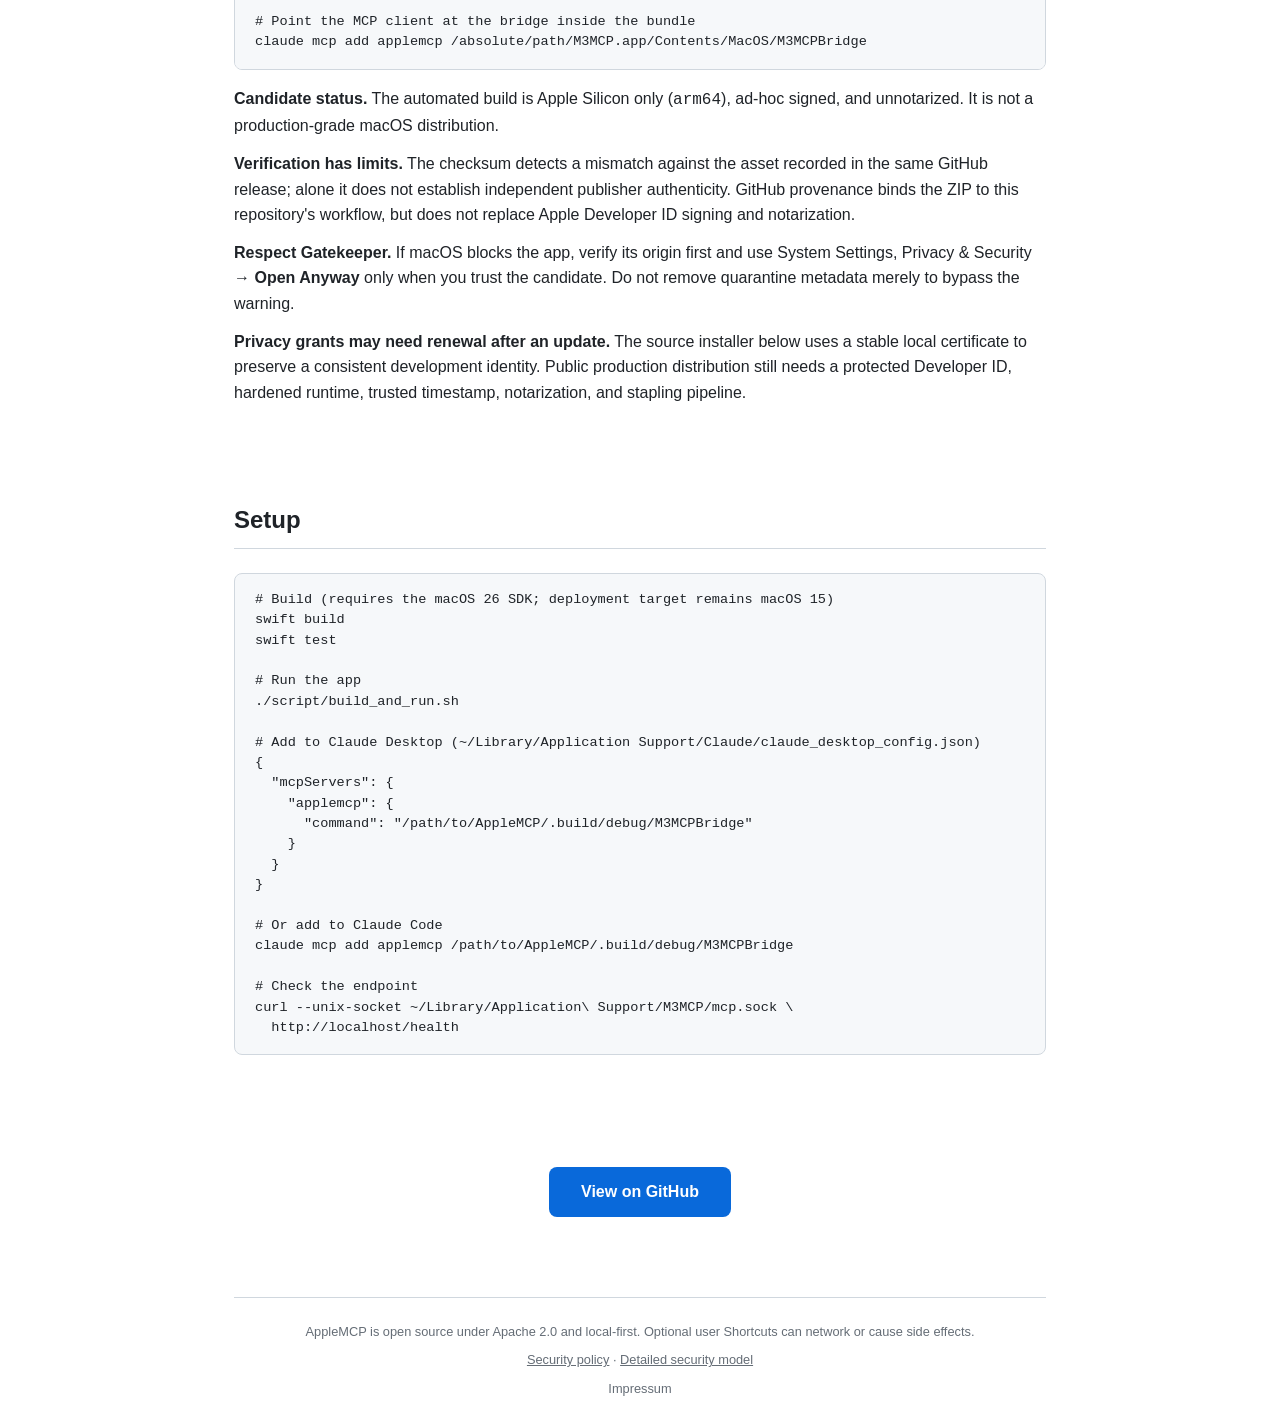
==== commit ce887b87: "Clients am Socket mit einem Capability-Token authentifizieren Der 0600-Socket im 0700-Verzeichnis ha" ====
--- a/index.html
+++ b/index.html
@@ -226,7 +226,7 @@
                 </div>
                 <div class="card">
                     <h3>Honest local boundary</h3>
-                    <p>The socket is owner-only, but an unsandboxed process running as the same user can normally connect. Full Disk Access raises that trust requirement.</p>
+                    <p>The socket is owner-only, and every route but <code>/health</code> also needs the capability token the app keeps in the login keychain. A copied token still works, so treat every configured client as trusted.</p>
                 </div>
             </div>
         </section>
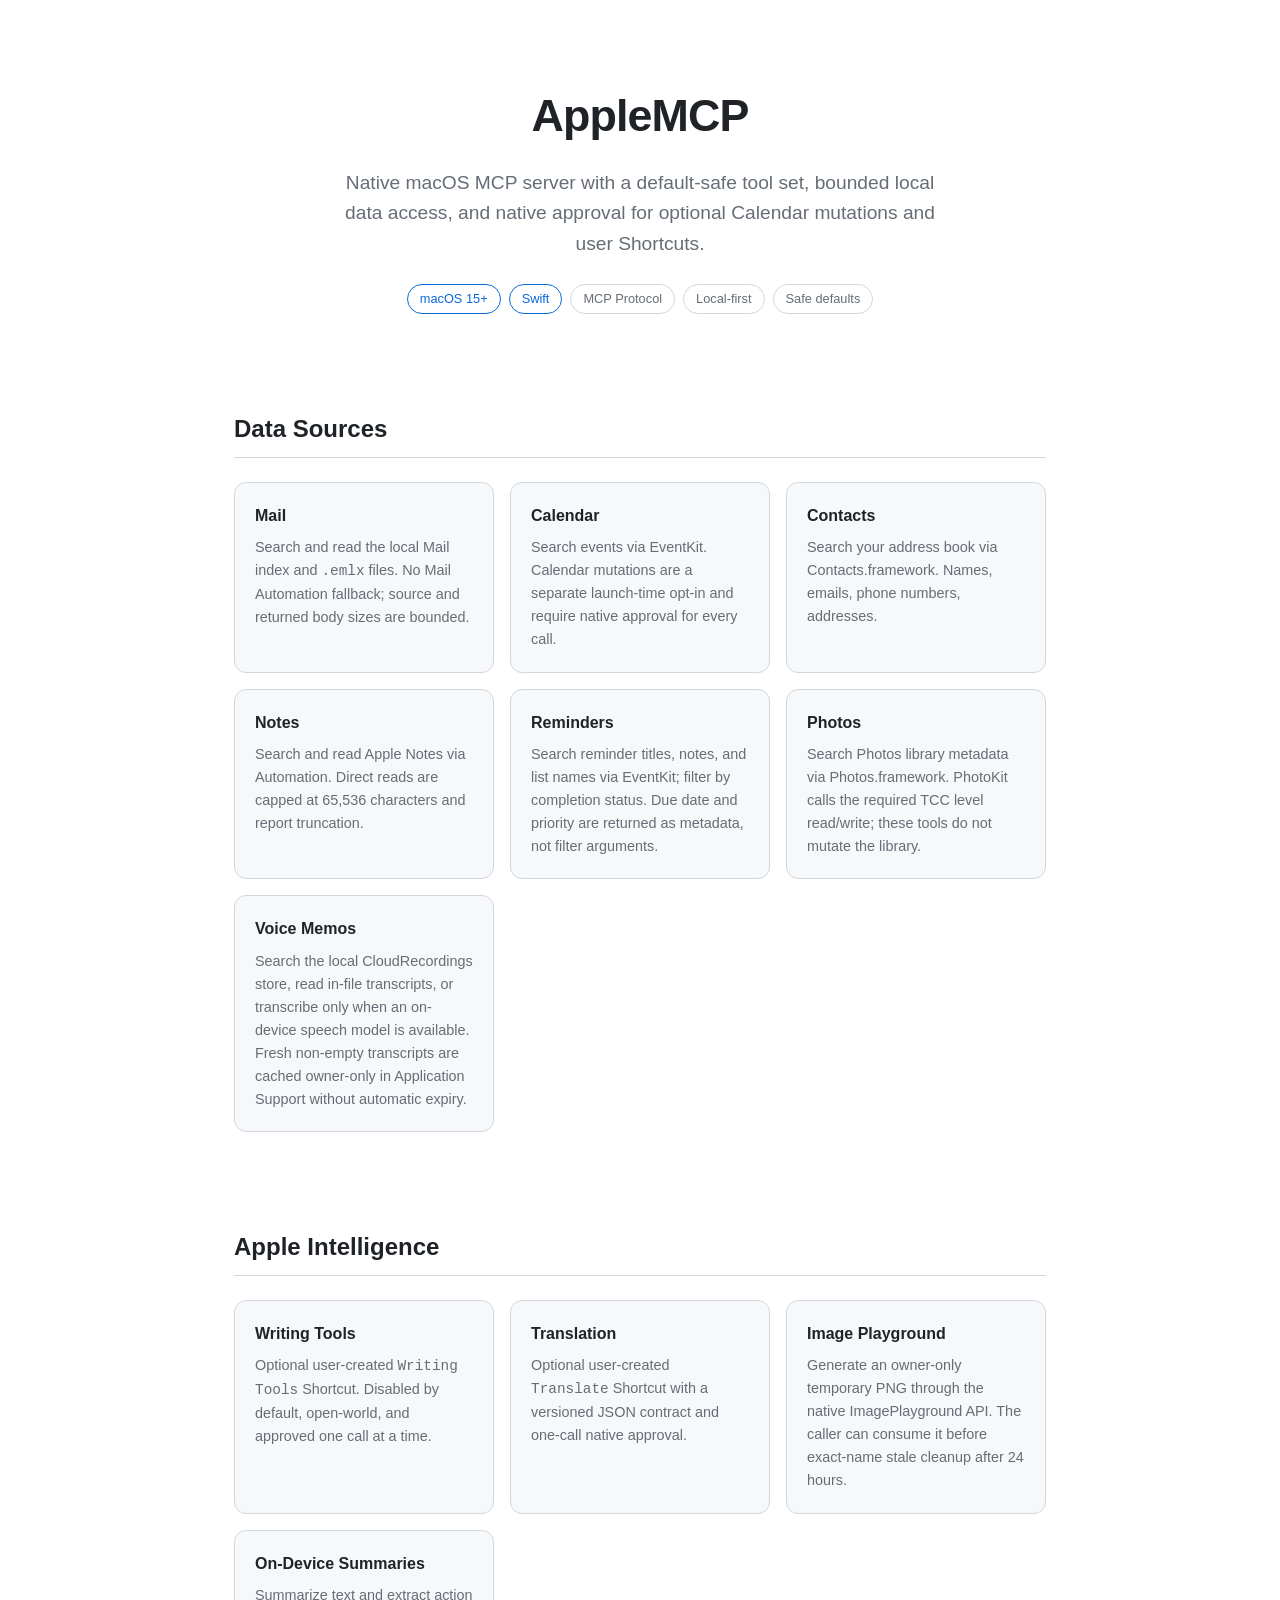
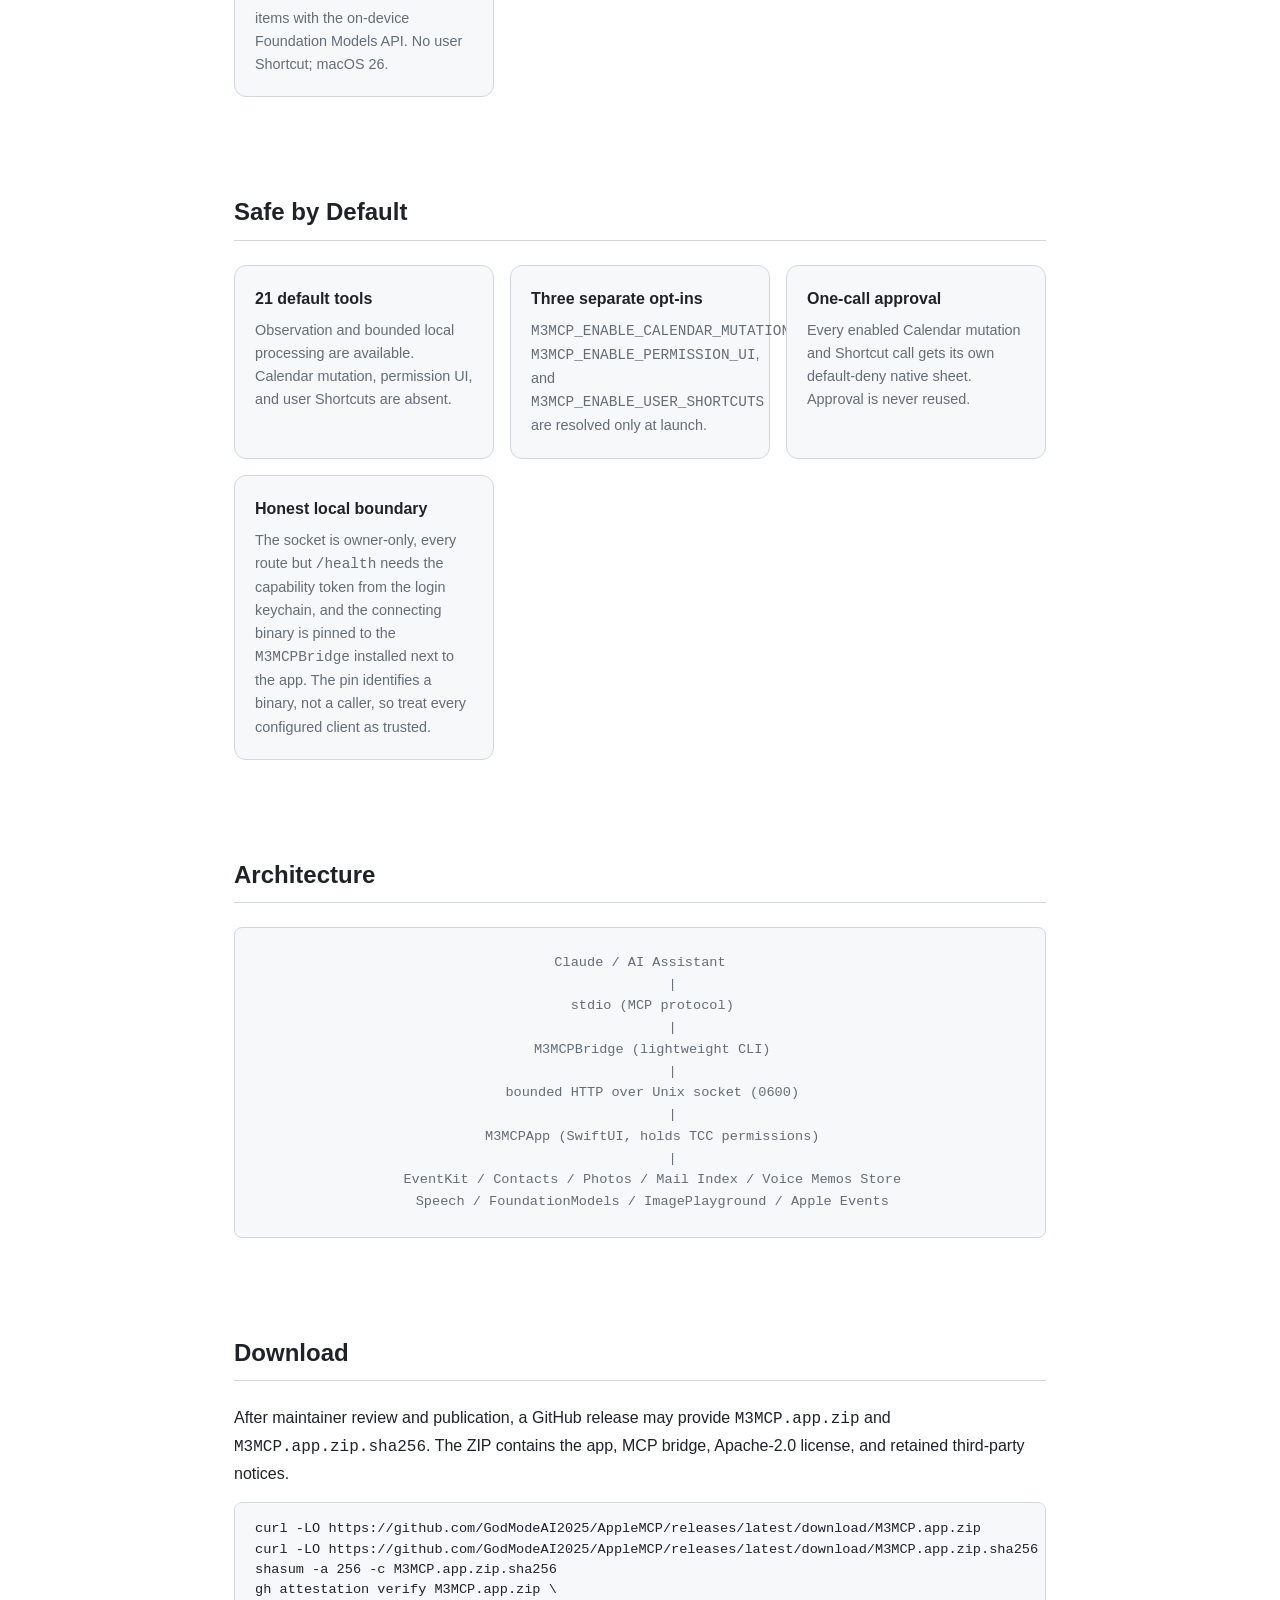
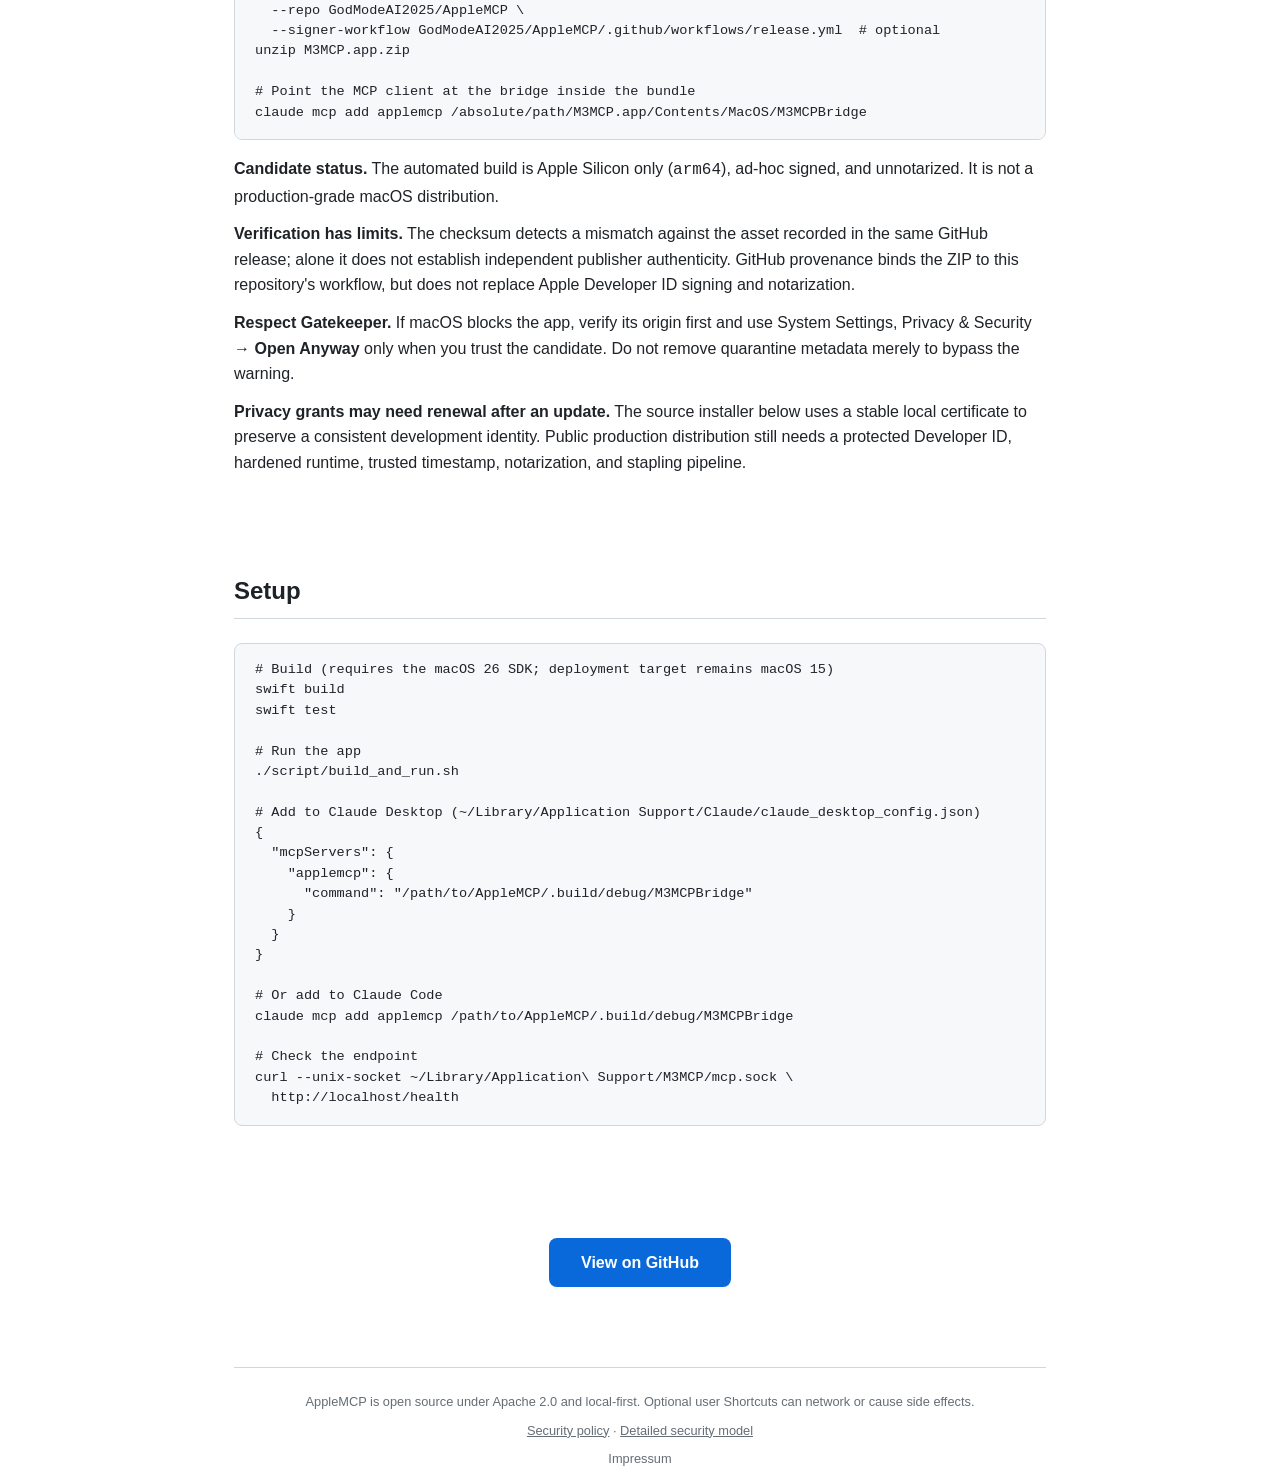
==== commit 7fa8ac1a: "Verbundene Prozesse an die Code-Identitaet der Bridge binden Ein Token ist ein Geheimnis in einer Ko" ====
--- a/index.html
+++ b/index.html
@@ -226,7 +226,7 @@
                 </div>
                 <div class="card">
                     <h3>Honest local boundary</h3>
-                    <p>The socket is owner-only, and every route but <code>/health</code> also needs the capability token the app keeps in the login keychain. A copied token still works, so treat every configured client as trusted.</p>
+                    <p>The socket is owner-only, every route but <code>/health</code> needs the capability token from the login keychain, and the connecting binary is pinned to the <code>M3MCPBridge</code> installed next to the app. The pin identifies a binary, not a caller, so treat every configured client as trusted.</p>
                 </div>
             </div>
         </section>
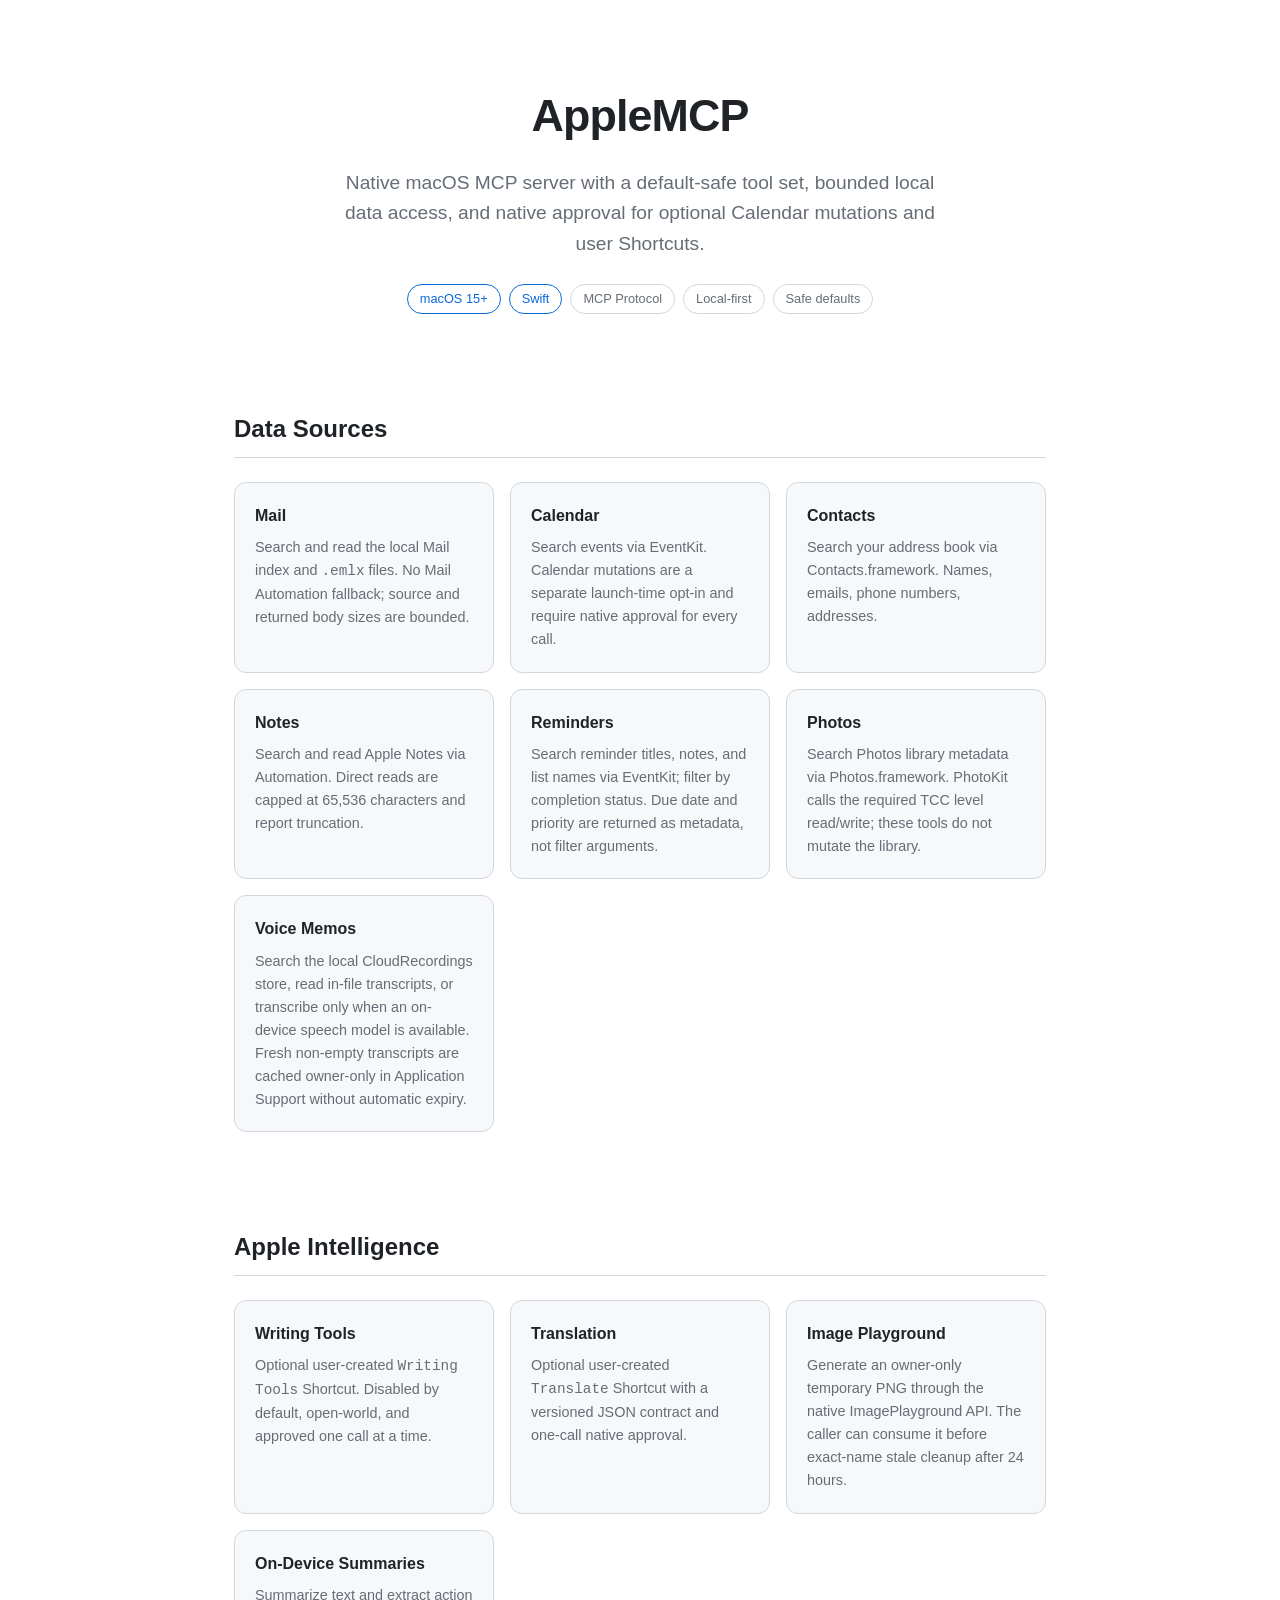
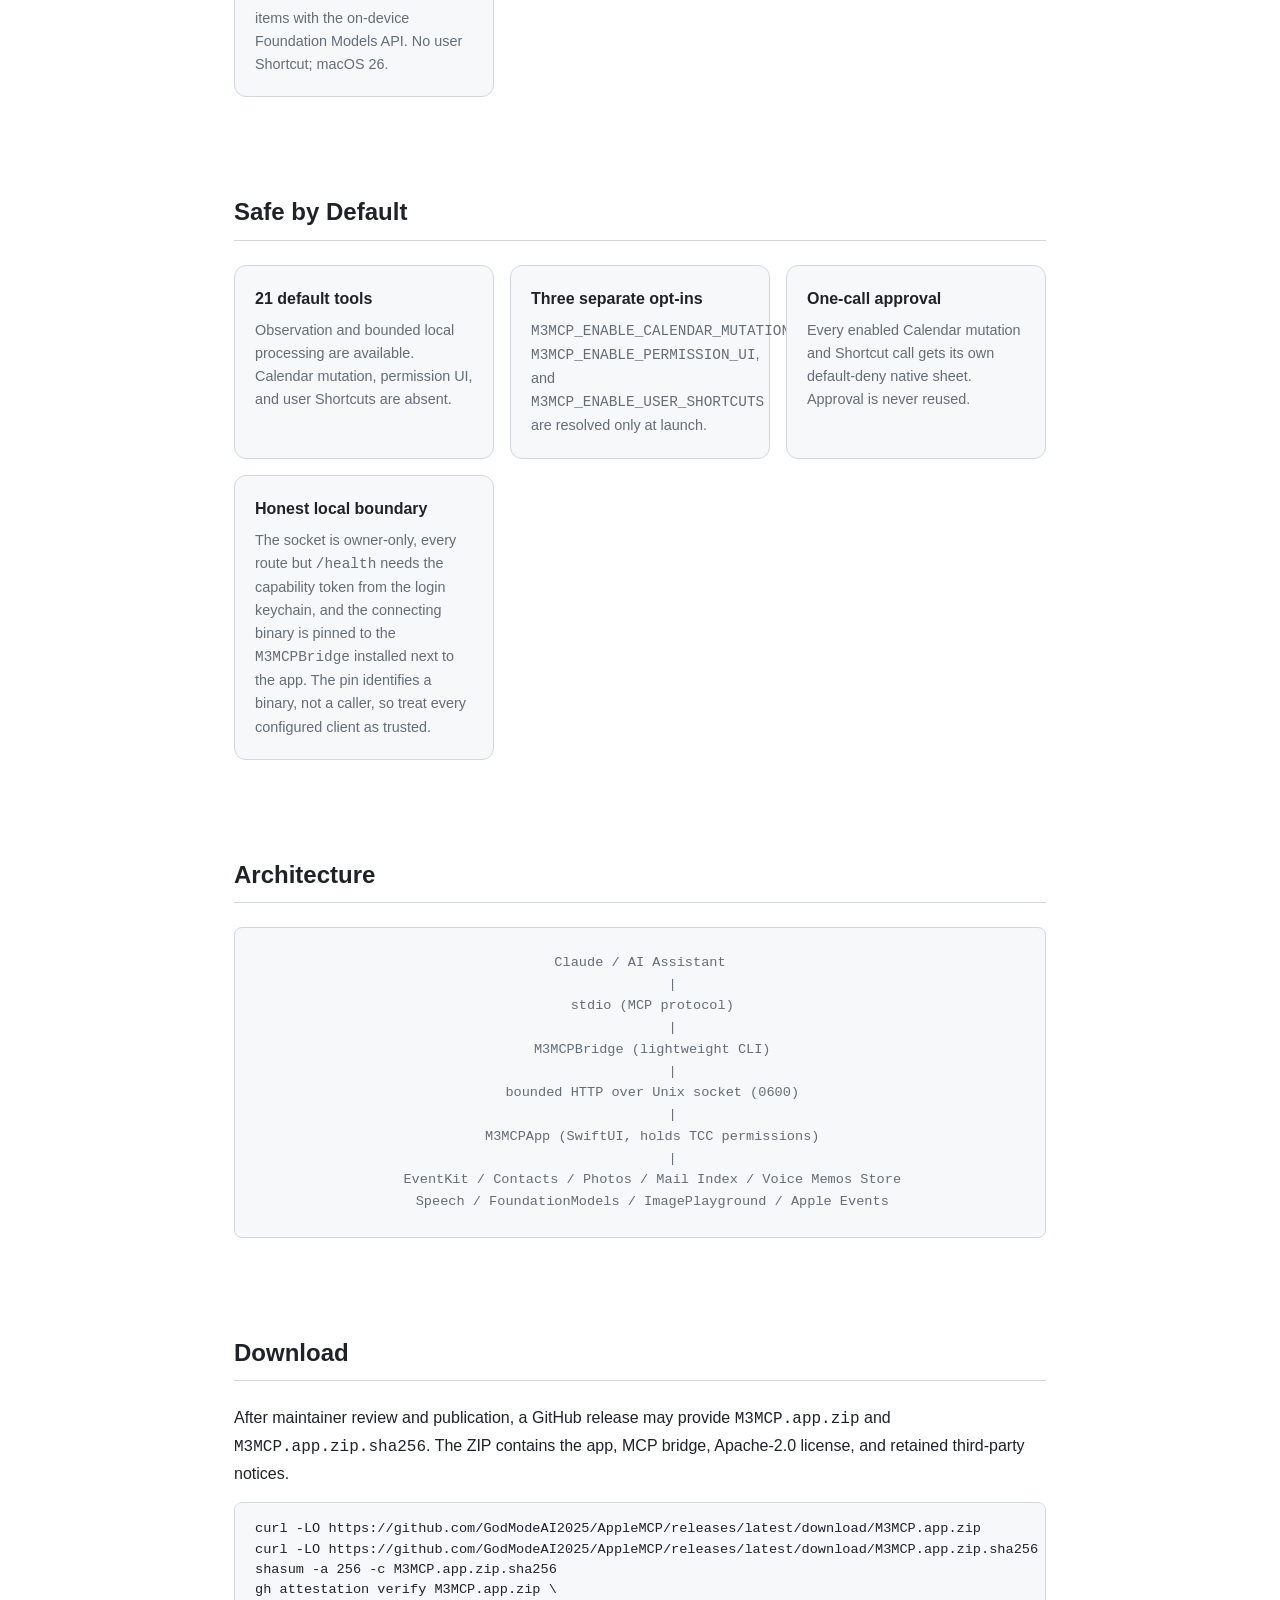
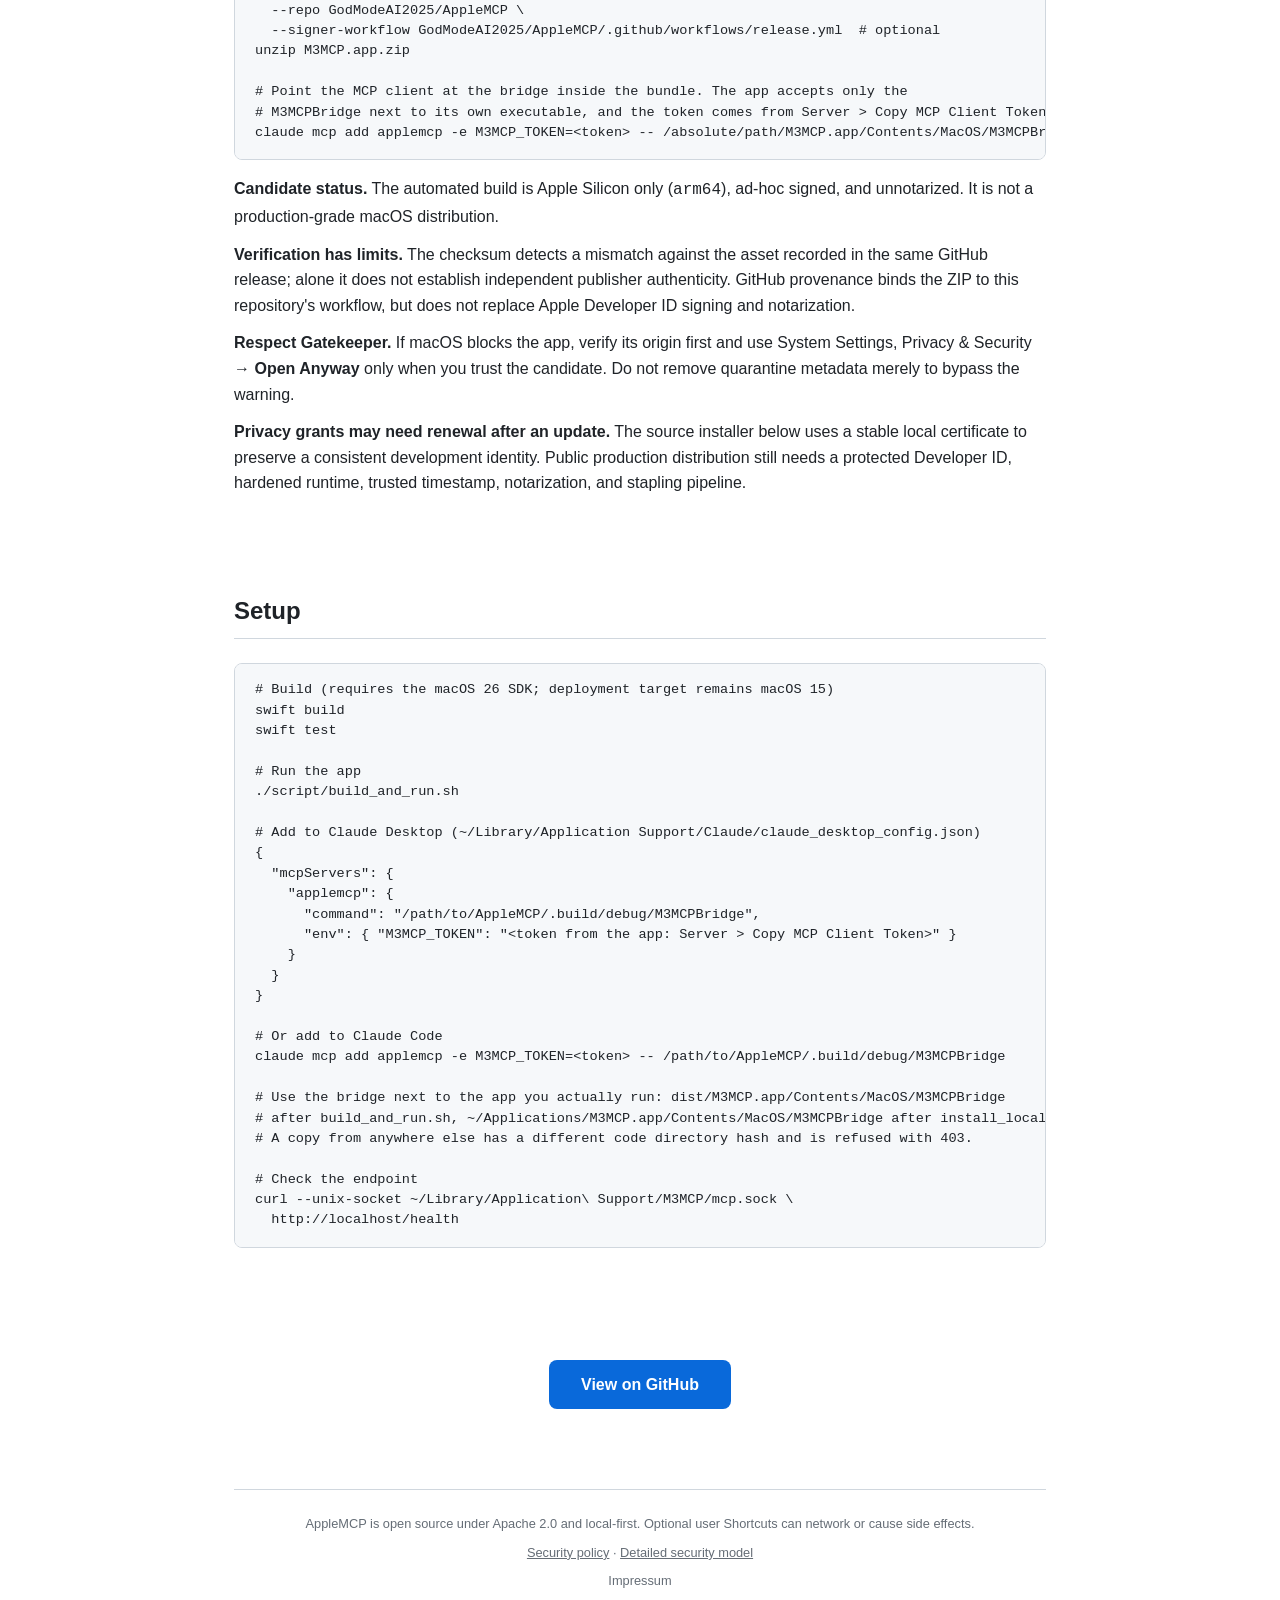
==== commit 77cb386c: "Auf die Bridge neben der laufenden App verweisen Der Pin nimmt nur die M3MCPBridge neben der ausfueh" ====
--- a/index.html
+++ b/index.html
@@ -258,8 +258,9 @@
   --signer-workflow GodModeAI2025/AppleMCP/.github/workflows/release.yml  # optional
 unzip M3MCP.app.zip
 
-# Point the MCP client at the bridge inside the bundle
-claude mcp add applemcp /absolute/path/M3MCP.app/Contents/MacOS/M3MCPBridge</code></pre>
+# Point the MCP client at the bridge inside the bundle. The app accepts only the
+# M3MCPBridge next to its own executable, and the token comes from Server &gt; Copy MCP Client Token.
+claude mcp add applemcp -e M3MCP_TOKEN=&lt;token&gt; -- /absolute/path/M3MCP.app/Contents/MacOS/M3MCPBridge</code></pre>
             <p style="margin-top: 16px;"><strong>Candidate status.</strong> The automated build is Apple Silicon only (<code>arm64</code>), ad-hoc signed, and unnotarized. It is not a production-grade macOS distribution.</p>
             <p style="margin-top: 12px;"><strong>Verification has limits.</strong> The checksum detects a mismatch against the asset recorded in the same GitHub release; alone it does not establish independent publisher authenticity. GitHub provenance binds the ZIP to this repository's workflow, but does not replace Apple Developer ID signing and notarization.</p>
             <p style="margin-top: 12px;"><strong>Respect Gatekeeper.</strong> If macOS blocks the app, verify its origin first and use System Settings, Privacy &amp; Security → <strong>Open Anyway</strong> only when you trust the candidate. Do not remove quarantine metadata merely to bypass the warning.</p>
@@ -279,13 +280,18 @@
 {
   "mcpServers": {
     "applemcp": {
-      "command": "/path/to/AppleMCP/.build/debug/M3MCPBridge"
+      "command": "/path/to/AppleMCP/.build/debug/M3MCPBridge",
+      "env": { "M3MCP_TOKEN": "&lt;token from the app: Server &gt; Copy MCP Client Token&gt;" }
     }
   }
 }
 
 # Or add to Claude Code
-claude mcp add applemcp /path/to/AppleMCP/.build/debug/M3MCPBridge
+claude mcp add applemcp -e M3MCP_TOKEN=&lt;token&gt; -- /path/to/AppleMCP/.build/debug/M3MCPBridge
+
+# Use the bridge next to the app you actually run: dist/M3MCP.app/Contents/MacOS/M3MCPBridge
+# after build_and_run.sh, ~/Applications/M3MCP.app/Contents/MacOS/M3MCPBridge after install_local.sh.
+# A copy from anywhere else has a different code directory hash and is refused with 403.
 
 # Check the endpoint
 curl --unix-socket ~/Library/Application\ Support/M3MCP/mcp.sock \
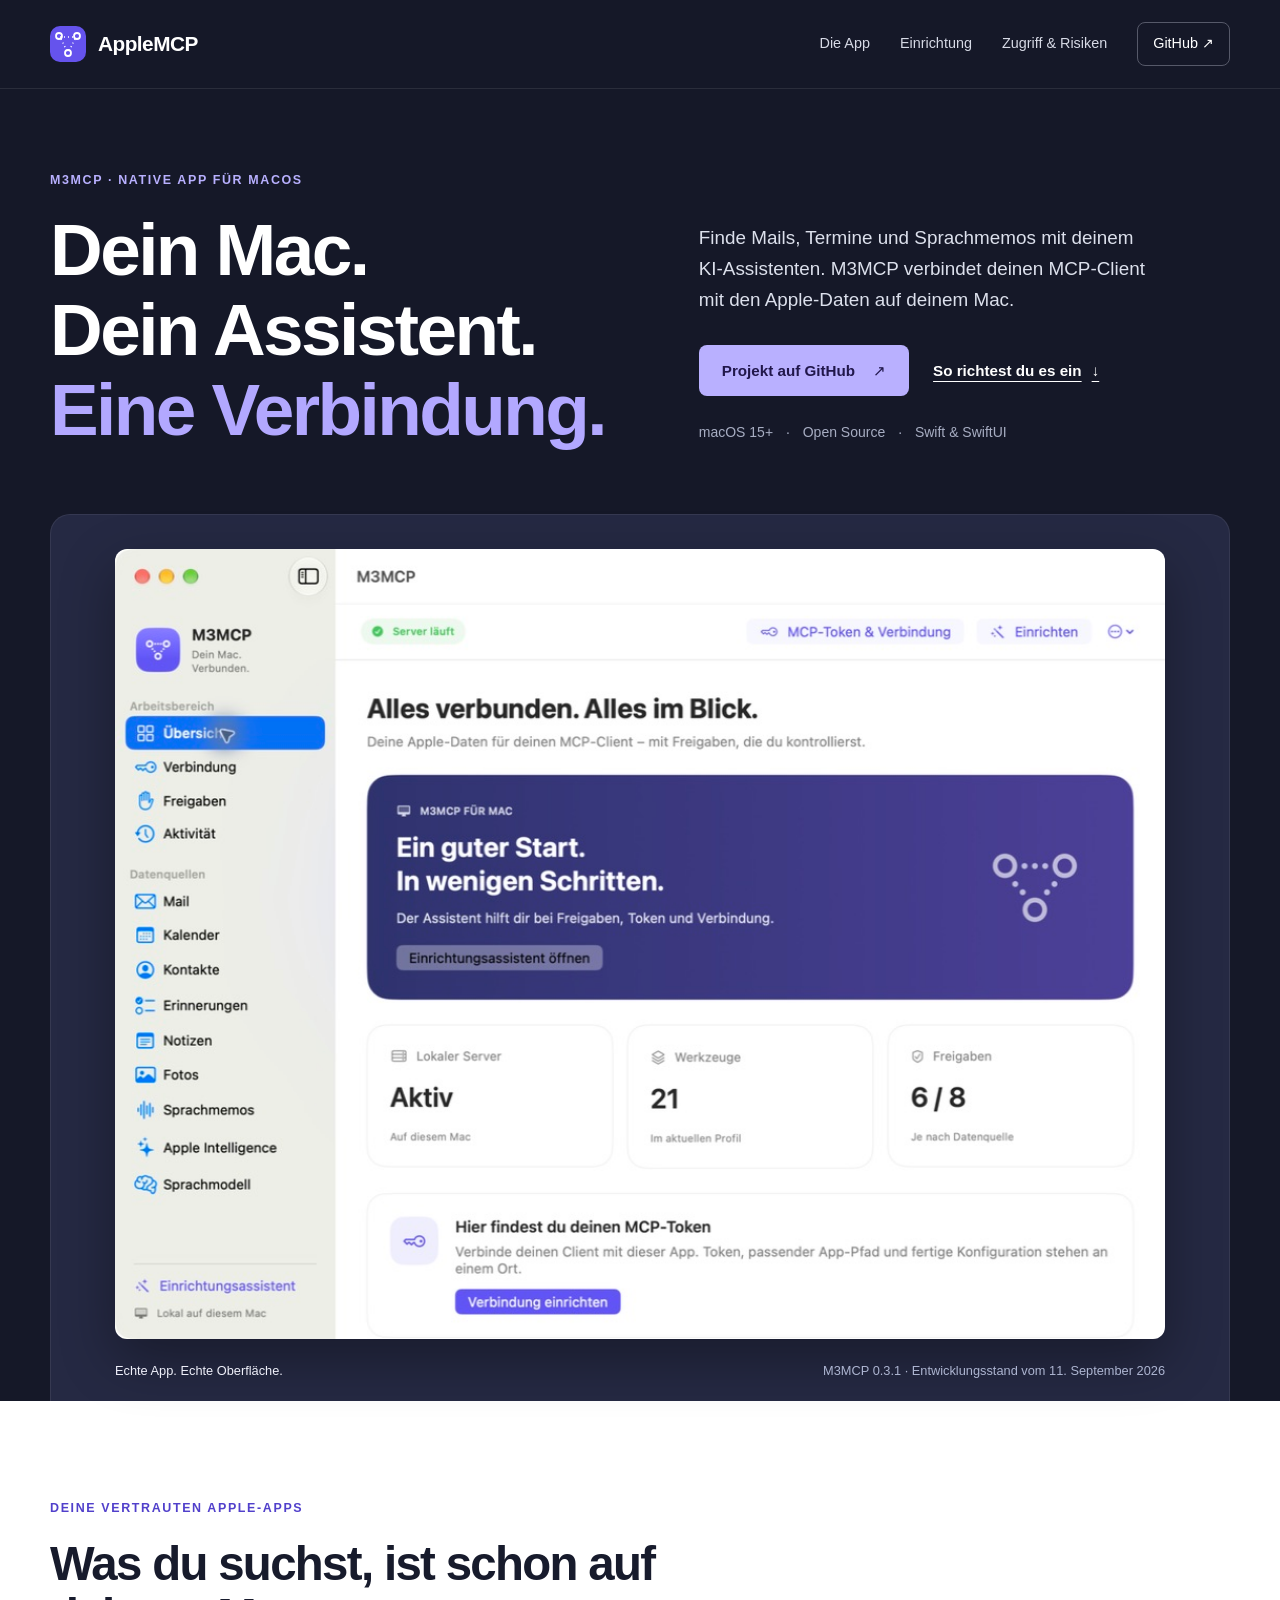
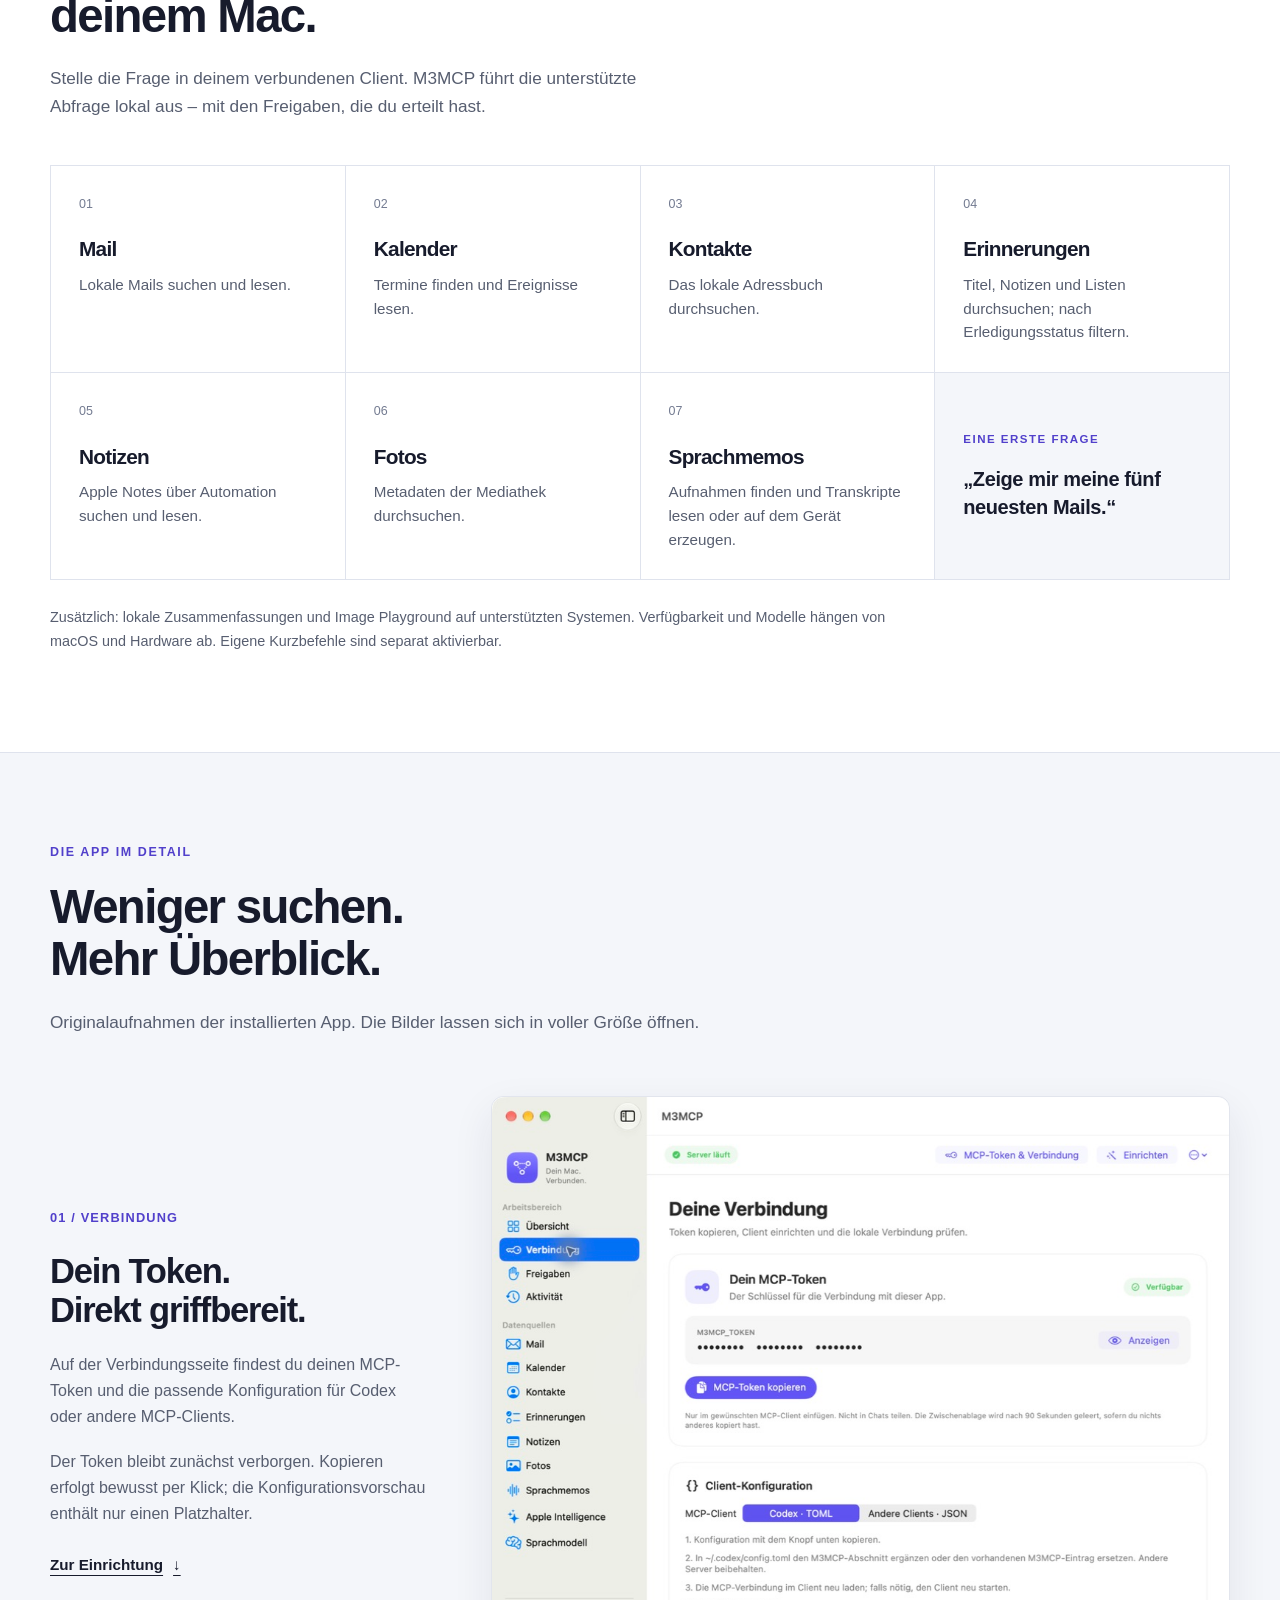
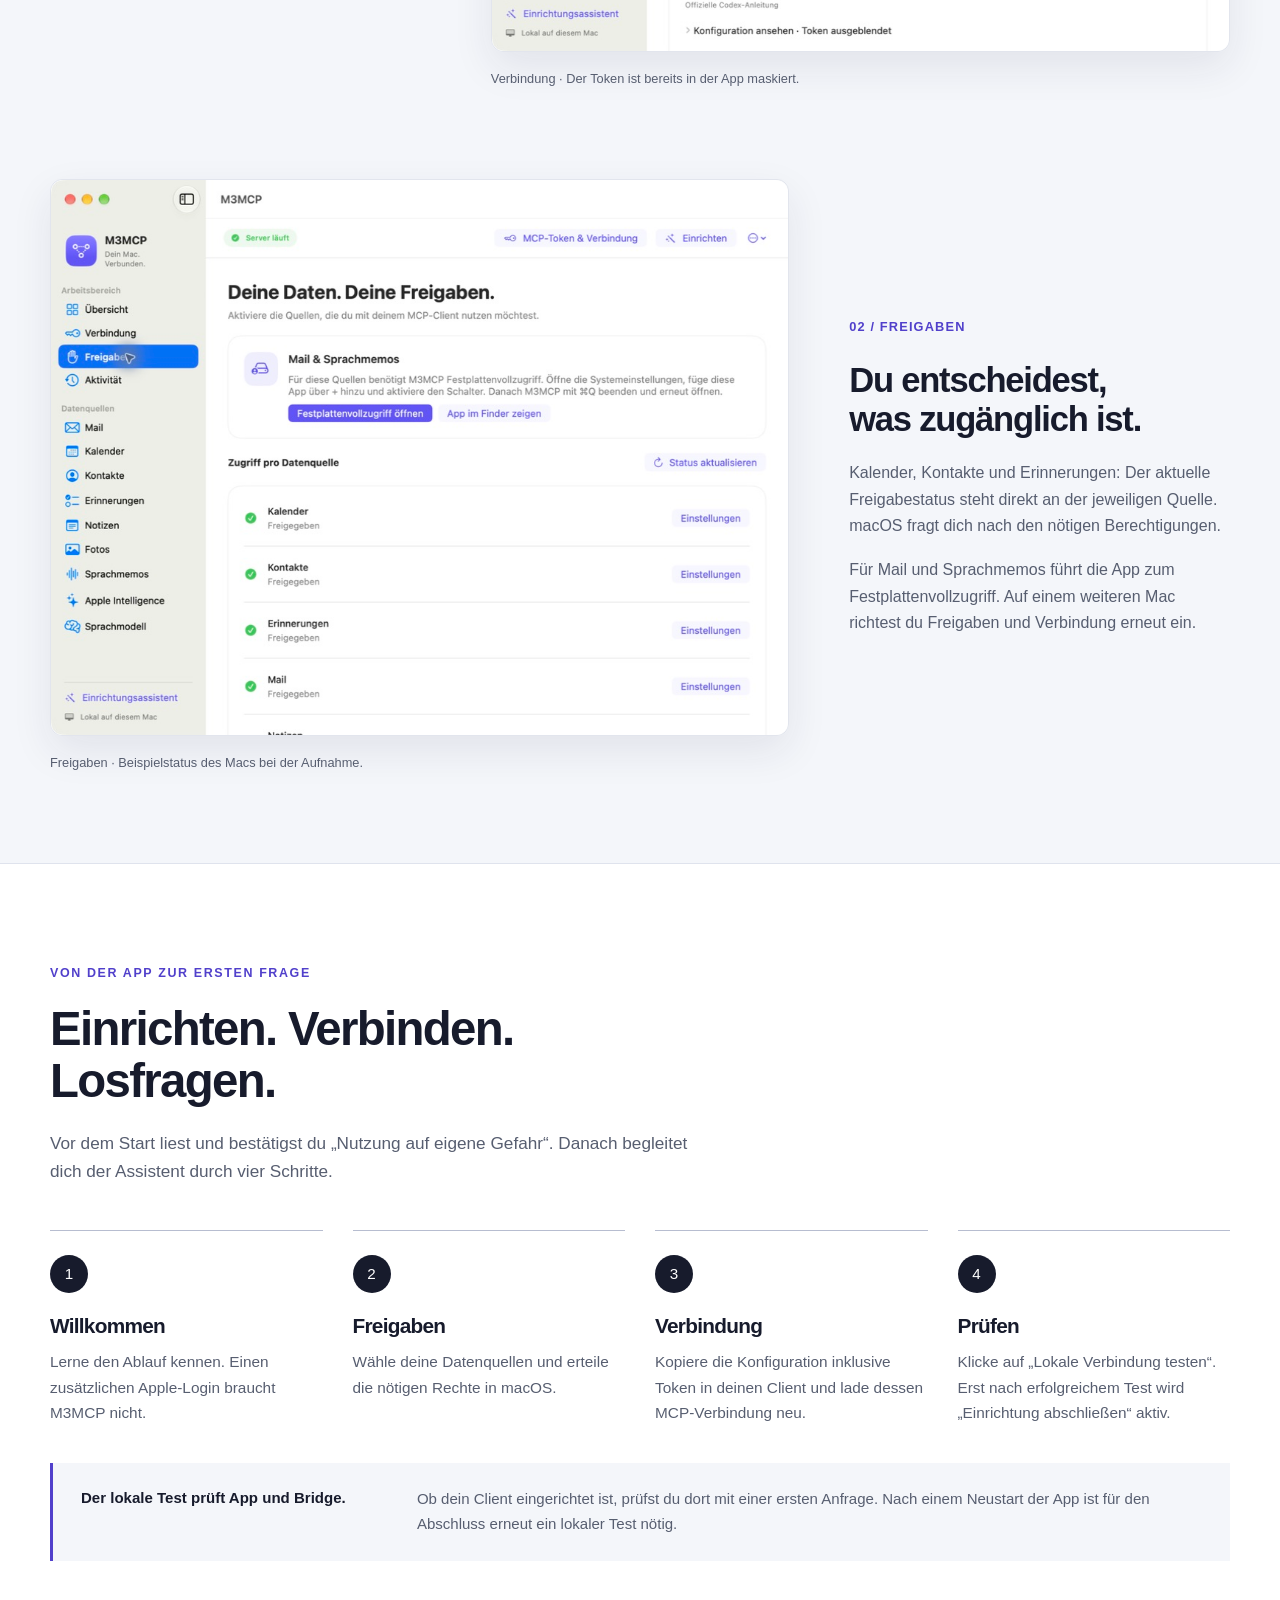
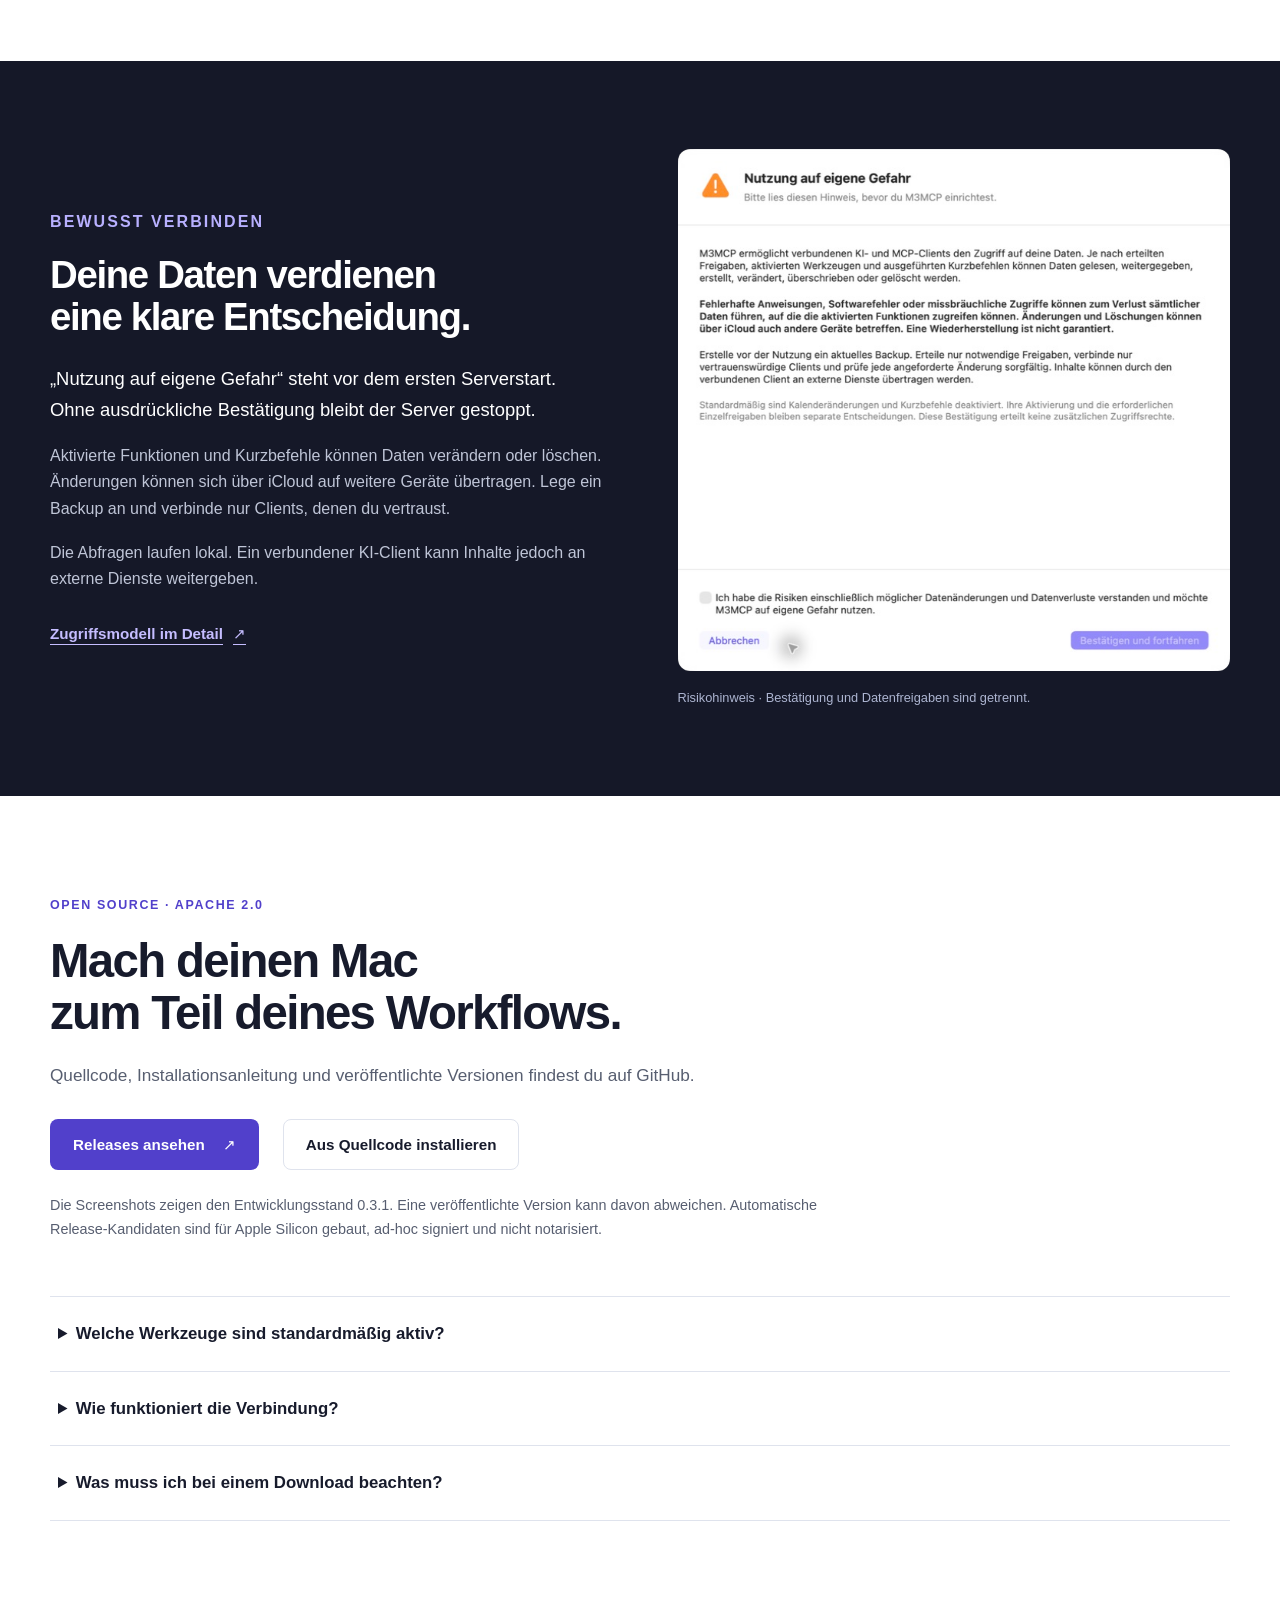
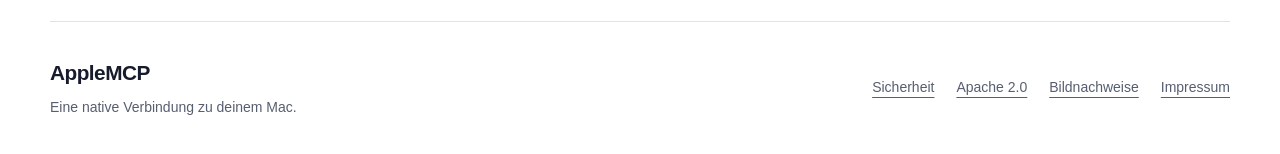
==== commit 005f3e23: "Redesign product landing page with original app screenshots" ====
--- a/index.html
+++ b/index.html
@@ -1,312 +1,115 @@
-<!DOCTYPE html>
-<html lang="en">
+<!doctype html>
+<html lang="de">
 <head>
-    <meta charset="UTF-8">
-    <meta name="viewport" content="width=device-width, initial-scale=1.0">
-    <title>AppleMCP — Bounded Local Apple Data for AI Assistants</title>
-    <meta name="description" content="Native macOS MCP server with safe defaults and bounded access to local Mail, Calendar, Contacts, Notes, Photos, Reminders, Voice Memos, and selected Apple Intelligence APIs.">
-    <style>
-        :root {
-            --bg: #0d1117;
-            --fg: #e6edf3;
-            --muted: #8b949e;
-            --accent: #58a6ff;
-            --card: #161b22;
-            --border: #30363d;
-        }
-        * { margin: 0; padding: 0; box-sizing: border-box; }
-        body {
-            font-family: -apple-system, BlinkMacSystemFont, 'SF Pro Text', 'Helvetica Neue', sans-serif;
-            background: var(--bg);
-            color: var(--fg);
-            line-height: 1.6;
-        }
-        .container { max-width: 860px; margin: 0 auto; padding: 0 24px; }
-        header {
-            padding: 80px 0 48px;
-            text-align: center;
-        }
-        header h1 {
-            font-size: 2.8rem;
-            font-weight: 700;
-            letter-spacing: -0.02em;
-            margin-bottom: 16px;
-        }
-        header p {
-            font-size: 1.2rem;
-            color: var(--muted);
-            max-width: 600px;
-            margin: 0 auto;
-        }
-        .badge-row {
-            display: flex;
-            gap: 8px;
-            justify-content: center;
-            margin-top: 24px;
-            flex-wrap: wrap;
-        }
-        .badge {
-            display: inline-block;
-            padding: 4px 12px;
-            border-radius: 20px;
-            font-size: 0.8rem;
-            font-weight: 500;
-            border: 1px solid var(--border);
-            color: var(--muted);
-        }
-        .badge.blue { border-color: var(--accent); color: var(--accent); }
-        section { padding: 48px 0; }
-        section h2 {
-            font-size: 1.5rem;
-            font-weight: 600;
-            margin-bottom: 24px;
-            padding-bottom: 8px;
-            border-bottom: 1px solid var(--border);
-        }
-        .grid {
-            display: grid;
-            grid-template-columns: repeat(auto-fill, minmax(240px, 1fr));
-            gap: 16px;
-        }
-        .card {
-            background: var(--card);
-            border: 1px solid var(--border);
-            border-radius: 12px;
-            padding: 20px;
-        }
-        .card h3 {
-            font-size: 1rem;
-            margin-bottom: 8px;
-        }
-        .card p {
-            font-size: 0.9rem;
-            color: var(--muted);
-        }
-        pre {
-            background: var(--card);
-            border: 1px solid var(--border);
-            border-radius: 8px;
-            padding: 16px 20px;
-            overflow-x: auto;
-            font-size: 0.85rem;
-            line-height: 1.5;
-            margin: 16px 0;
-        }
-        code { font-family: 'SF Mono', 'Menlo', monospace; }
-        .arch {
-            font-family: 'SF Mono', 'Menlo', monospace;
-            font-size: 0.85rem;
-            color: var(--muted);
-            text-align: center;
-            padding: 24px;
-            background: var(--card);
-            border: 1px solid var(--border);
-            border-radius: 8px;
-            white-space: pre;
-            overflow-x: auto;
-        }
-        .cta {
-            text-align: center;
-            padding: 48px 0 80px;
-        }
-        .cta a {
-            display: inline-block;
-            padding: 12px 32px;
-            background: var(--accent);
-            color: var(--bg);
-            text-decoration: none;
-            border-radius: 8px;
-            font-weight: 600;
-            font-size: 1rem;
-        }
-        .cta a:hover { opacity: 0.9; }
-        footer {
-            text-align: center;
-            padding: 24px 0;
-            color: var(--muted);
-            font-size: 0.8rem;
-            border-top: 1px solid var(--border);
-        }
-        @media (prefers-color-scheme: light) {
-            :root {
-                --bg: #ffffff;
-                --fg: #1f2328;
-                --muted: #656d76;
-                --accent: #0969da;
-                --card: #f6f8fa;
-                --border: #d0d7de;
-            }
-        }
-    </style>
+  <meta charset="utf-8">
+  <meta name="viewport" content="width=device-width, initial-scale=1">
+  <meta name="theme-color" content="#151828">
+  <title>AppleMCP · Dein Mac. Dein Assistent.</title>
+  <meta name="description" content="M3MCP verbindet deinen KI-Assistenten mit Apple-Daten auf deinem Mac. Native macOS-App, geführte Einrichtung und bewusste Freigaben. Mit echten Screenshots der App.">
+  <link rel="stylesheet" href="assets/landing.css">
 </head>
 <body>
-    <div class="container">
-        <header>
-            <h1>AppleMCP</h1>
-            <p>Native macOS MCP server with a default-safe tool set, bounded local data access, and native approval for optional Calendar mutations and user Shortcuts.</p>
-            <div class="badge-row">
-                <span class="badge blue">macOS 15+</span>
-                <span class="badge blue">Swift</span>
-                <span class="badge">MCP Protocol</span>
-                <span class="badge">Local-first</span>
-                <span class="badge">Safe defaults</span>
-            </div>
-        </header>
+  <a class="skip-link" href="#inhalt">Zum Inhalt</a>
+  <header class="site-header">
+    <div class="wrap nav">
+      <a class="brand" href="#" aria-label="AppleMCP Startseite">
+        <svg class="brand-mark" width="36" height="36" viewBox="0 0 36 36" fill="none" aria-hidden="true"><rect width="36" height="36" rx="10" fill="#6553ED"/><path d="M10 11h16M11 13l6 12m8-12-6 12" stroke="white" stroke-width="1.5" stroke-dasharray="1 3"/><circle cx="9" cy="10" r="3" stroke="white" stroke-width="1.8"/><circle cx="27" cy="10" r="3" stroke="white" stroke-width="1.8"/><circle cx="18" cy="27" r="3" stroke="white" stroke-width="1.8"/></svg>
+        <span>AppleMCP</span>
+      </a>
+      <nav aria-label="Hauptnavigation">
+        <a href="#app">Die App</a><a href="#einrichten">Einrichtung</a><a href="#zugriff">Zugriff &amp; Risiken</a>
+        <a class="nav-github" href="https://github.com/GodModeAI2025/AppleMCP">GitHub <span aria-hidden="true">↗</span></a>
+      </nav>
+    </div>
+  </header>
 
-        <section>
-            <h2>Data Sources</h2>
-            <div class="grid">
-                <div class="card">
-                    <h3>Mail</h3>
-                    <p>Search and read the local Mail index and <code>.emlx</code> files. No Mail Automation fallback; source and returned body sizes are bounded.</p>
-                </div>
-                <div class="card">
-                    <h3>Calendar</h3>
-                    <p>Search events via EventKit. Calendar mutations are a separate launch-time opt-in and require native approval for every call.</p>
-                </div>
-                <div class="card">
-                    <h3>Contacts</h3>
-                    <p>Search your address book via Contacts.framework. Names, emails, phone numbers, addresses.</p>
-                </div>
-                <div class="card">
-                    <h3>Notes</h3>
-                    <p>Search and read Apple Notes via Automation. Direct reads are capped at 65,536 characters and report truncation.</p>
-                </div>
-                <div class="card">
-                    <h3>Reminders</h3>
-                    <p>Search reminder titles, notes, and list names via EventKit; filter by completion status. Due date and priority are returned as metadata, not filter arguments.</p>
-                </div>
-                <div class="card">
-                    <h3>Photos</h3>
-                    <p>Search Photos library metadata via Photos.framework. PhotoKit calls the required TCC level read/write; these tools do not mutate the library.</p>
-                </div>
-                <div class="card">
-                    <h3>Voice Memos</h3>
-                    <p>Search the local CloudRecordings store, read in-file transcripts, or transcribe only when an on-device speech model is available. Fresh non-empty transcripts are cached owner-only in Application Support without automatic expiry.</p>
-                </div>
-            </div>
-        </section>
+  <main id="inhalt">
+    <section class="hero">
+      <div class="wrap">
+        <div class="hero-intro">
+          <div>
+            <p class="eyebrow">M3MCP · Native App für macOS</p>
+            <h1>Dein Mac.<br>Dein Assistent.<br><span>Eine Verbindung.</span></h1>
+          </div>
+          <div class="hero-copy">
+            <p>Finde Mails, Termine und Sprachmemos mit deinem KI-Assistenten. M3MCP verbindet deinen MCP-Client mit den Apple-Daten auf deinem Mac.</p>
+            <div class="actions"><a class="button primary" href="https://github.com/GodModeAI2025/AppleMCP">Projekt auf GitHub <span aria-hidden="true">↗</span></a><a class="text-link" href="#einrichten">So richtest du es ein <span aria-hidden="true">↓</span></a></div>
+            <p class="hero-meta">macOS 15+ <span>·</span> Open Source <span>·</span> Swift &amp; SwiftUI</p>
+          </div>
+        </div>
+        <figure class="hero-figure">
+          <a class="screenshot-link" href="assets/screenshots/overview.jpg" target="_blank" rel="noopener" aria-label="Original-Screenshot der M3MCP-Übersicht in voller Größe öffnen">
+            <img src="assets/screenshots/overview.jpg" width="1000" height="752" alt="M3MCP-Übersicht mit laufendem Server, 21 Werkzeugen, sechs erteilten Freigaben und dem direkten Zugang zum MCP-Token." fetchpriority="high">
+          </a>
+          <figcaption><span>Echte App. Echte Oberfläche.</span><span>M3MCP 0.3.1 · Entwicklungsstand vom 11. September 2026</span></figcaption>
+        </figure>
+      </div>
+    </section>
 
-        <section>
-            <h2>Apple Intelligence</h2>
-            <div class="grid">
-                <div class="card">
-                    <h3>Writing Tools</h3>
-                    <p>Optional user-created <code>Writing Tools</code> Shortcut. Disabled by default, open-world, and approved one call at a time.</p>
-                </div>
-                <div class="card">
-                    <h3>Translation</h3>
-                    <p>Optional user-created <code>Translate</code> Shortcut with a versioned JSON contract and one-call native approval.</p>
-                </div>
-                <div class="card">
-                    <h3>Image Playground</h3>
-                    <p>Generate an owner-only temporary PNG through the native ImagePlayground API. The caller can consume it before exact-name stale cleanup after 24 hours.</p>
-                </div>
-                <div class="card">
-                    <h3>On-Device Summaries</h3>
-                    <p>Summarize text and extract action items with the on-device Foundation Models API. No user Shortcut; macOS 26.</p>
-                </div>
-            </div>
-        </section>
+    <section class="sources wrap" aria-labelledby="quellen-titel">
+      <div class="section-heading"><p class="eyebrow">Deine vertrauten Apple-Apps</p><h2 id="quellen-titel">Was du suchst, ist schon auf deinem Mac.</h2><p>Stelle die Frage in deinem verbundenen Client. M3MCP führt die unterstützte Abfrage lokal aus – mit den Freigaben, die du erteilt hast.</p></div>
+      <div class="source-grid">
+        <article><span class="source-number">01</span><h3>Mail</h3><p>Lokale Mails suchen und lesen.</p></article>
+        <article><span class="source-number">02</span><h3>Kalender</h3><p>Termine finden und Ereignisse lesen.</p></article>
+        <article><span class="source-number">03</span><h3>Kontakte</h3><p>Das lokale Adressbuch durchsuchen.</p></article>
+        <article><span class="source-number">04</span><h3>Erinnerungen</h3><p>Titel, Notizen und Listen durchsuchen; nach Erledigungsstatus filtern.</p></article>
+        <article><span class="source-number">05</span><h3>Notizen</h3><p>Apple Notes über Automation suchen und lesen.</p></article>
+        <article><span class="source-number">06</span><h3>Fotos</h3><p>Metadaten der Mediathek durchsuchen.</p></article>
+        <article><span class="source-number">07</span><h3>Sprachmemos</h3><p>Aufnahmen finden und Transkripte lesen oder auf dem Gerät erzeugen.</p></article>
+        <article class="source-example"><p class="eyebrow">Eine erste Frage</p><blockquote>„Zeige mir meine fünf neuesten Mails.“</blockquote></article>
+      </div>
+      <p class="source-note">Zusätzlich: lokale Zusammenfassungen und Image Playground auf unterstützten Systemen. Verfügbarkeit und Modelle hängen von macOS und Hardware ab. Eigene Kurzbefehle sind separat aktivierbar.</p>
+    </section>
 
-        <section>
-            <h2>Safe by Default</h2>
-            <div class="grid">
-                <div class="card">
-                    <h3>21 default tools</h3>
-                    <p>Observation and bounded local processing are available. Calendar mutation, permission UI, and user Shortcuts are absent.</p>
-                </div>
-                <div class="card">
-                    <h3>Three separate opt-ins</h3>
-                    <p><code>M3MCP_ENABLE_CALENDAR_MUTATIONS</code>, <code>M3MCP_ENABLE_PERMISSION_UI</code>, and <code>M3MCP_ENABLE_USER_SHORTCUTS</code> are resolved only at launch.</p>
-                </div>
-                <div class="card">
-                    <h3>One-call approval</h3>
-                    <p>Every enabled Calendar mutation and Shortcut call gets its own default-deny native sheet. Approval is never reused.</p>
-                </div>
-                <div class="card">
-                    <h3>Honest local boundary</h3>
-                    <p>The socket is owner-only, every route but <code>/health</code> needs the capability token from the login keychain, and the connecting binary is pinned to the <code>M3MCPBridge</code> installed next to the app. The pin identifies a binary, not a caller, so treat every configured client as trusted.</p>
-                </div>
-            </div>
-        </section>
+    <section class="product-section" id="app">
+      <div class="wrap">
+        <div class="section-heading"><p class="eyebrow">Die App im Detail</p><h2>Weniger suchen.<br>Mehr Überblick.</h2><p>Originalaufnahmen der installierten App. Die Bilder lassen sich in voller Größe öffnen.</p></div>
+        <div class="feature-row">
+          <div class="feature-copy"><span class="feature-index">01 / Verbindung</span><h3>Dein Token.<br>Direkt griffbereit.</h3><p>Auf der Verbindungsseite findest du deinen MCP-Token und die passende Konfiguration für Codex oder andere MCP-Clients.</p><p>Der Token bleibt zunächst verborgen. Kopieren erfolgt bewusst per Klick; die Konfigurationsvorschau enthält nur einen Platzhalter.</p><a class="text-link" href="#einrichten">Zur Einrichtung <span aria-hidden="true">↓</span></a></div>
+          <figure class="product-shot"><a class="screenshot-link" href="assets/screenshots/connection.jpg" target="_blank" rel="noopener" aria-label="Original-Screenshot der Verbindungsseite in voller Größe öffnen"><img src="assets/screenshots/connection.jpg" width="1000" height="752" alt="Verbindungsseite mit maskiertem Token, dem Knopf MCP-Token kopieren und Auswahl zwischen Codex-TOML und MCP-JSON." loading="lazy" decoding="async"></a><figcaption>Verbindung · Der Token ist bereits in der App maskiert.</figcaption></figure>
+        </div>
+        <div class="feature-row reverse">
+          <div class="feature-copy"><span class="feature-index">02 / Freigaben</span><h3>Du entscheidest,<br>was zugänglich ist.</h3><p>Kalender, Kontakte und Erinnerungen: Der aktuelle Freigabestatus steht direkt an der jeweiligen Quelle. macOS fragt dich nach den nötigen Berechtigungen.</p><p>Für Mail und Sprachmemos führt die App zum Festplattenvollzugriff. Auf einem weiteren Mac richtest du Freigaben und Verbindung erneut ein.</p></div>
+          <figure class="product-shot"><a class="screenshot-link" href="assets/screenshots/permissions.jpg" target="_blank" rel="noopener" aria-label="Original-Screenshot der Freigabenseite in voller Größe öffnen"><img src="assets/screenshots/permissions.jpg" width="1000" height="752" alt="Freigabenseite mit dem Hinweis zum Festplattenvollzugriff und bestätigten Freigaben für Kalender, Kontakte, Erinnerungen und Mail." loading="lazy" decoding="async"></a><figcaption>Freigaben · Beispielstatus des Macs bei der Aufnahme.</figcaption></figure>
+        </div>
+      </div>
+    </section>
 
-        <section>
-            <h2>Architecture</h2>
-            <div class="arch">Claude / AI Assistant
-        |
-   stdio (MCP protocol)
-        |
-   M3MCPBridge (lightweight CLI)
-        |
-   bounded HTTP over Unix socket (0600)
-        |
-   M3MCPApp (SwiftUI, holds TCC permissions)
-        |
-   EventKit / Contacts / Photos / Mail Index / Voice Memos Store
-   Speech / FoundationModels / ImagePlayground / Apple Events</div>
-        </section>
+    <section class="setup wrap" id="einrichten">
+      <div class="section-heading"><p class="eyebrow">Von der App zur ersten Frage</p><h2>Einrichten. Verbinden. Losfragen.</h2><p>Vor dem Start liest und bestätigst du „Nutzung auf eigene Gefahr“. Danach begleitet dich der Assistent durch vier Schritte.</p></div>
+      <ol class="steps">
+        <li><span class="step-number">1</span><h3>Willkommen</h3><p>Lerne den Ablauf kennen. Einen zusätzlichen Apple-Login braucht M3MCP nicht.</p></li>
+        <li><span class="step-number">2</span><h3>Freigaben</h3><p>Wähle deine Datenquellen und erteile die nötigen Rechte in macOS.</p></li>
+        <li><span class="step-number">3</span><h3>Verbindung</h3><p>Kopiere die Konfiguration inklusive Token in deinen Client und lade dessen MCP-Verbindung neu.</p></li>
+        <li><span class="step-number">4</span><h3>Prüfen</h3><p>Klicke auf „Lokale Verbindung testen“. Erst nach erfolgreichem Test wird „Einrichtung abschließen“ aktiv.</p></li>
+      </ol>
+      <div class="setup-note"><strong>Der lokale Test prüft App und Bridge.</strong><span>Ob dein Client eingerichtet ist, prüfst du dort mit einer ersten Anfrage. Nach einem Neustart der App ist für den Abschluss erneut ein lokaler Test nötig.</span></div>
+    </section>
 
-        <section>
-            <h2>Download</h2>
-            <p>After maintainer review and publication, a GitHub release may provide <code>M3MCP.app.zip</code> and <code>M3MCP.app.zip.sha256</code>. The ZIP contains the app, MCP bridge, Apache-2.0 license, and retained third-party notices.</p>
-<pre><code>curl -LO https://github.com/GodModeAI2025/AppleMCP/releases/latest/download/M3MCP.app.zip
-curl -LO https://github.com/GodModeAI2025/AppleMCP/releases/latest/download/M3MCP.app.zip.sha256
-shasum -a 256 -c M3MCP.app.zip.sha256
+    <section class="risk-section" id="zugriff">
+      <div class="wrap risk-layout">
+        <div class="risk-copy"><p class="eyebrow">Bewusst verbinden</p><h2>Deine Daten verdienen<br>eine klare Entscheidung.</h2><p class="risk-lead">„Nutzung auf eigene Gefahr“ steht vor dem ersten Serverstart. Ohne ausdrückliche Bestätigung bleibt der Server gestoppt.</p><p>Aktivierte Funktionen und Kurzbefehle können Daten verändern oder löschen. Änderungen können sich über iCloud auf weitere Geräte übertragen. Lege ein Backup an und verbinde nur Clients, denen du vertraust.</p><p>Die Abfragen laufen lokal. Ein verbundener KI-Client kann Inhalte jedoch an externe Dienste weitergeben.</p><a class="text-link" href="https://github.com/GodModeAI2025/AppleMCP/blob/main/docs/SECURITY_MODEL.md">Zugriffsmodell im Detail <span aria-hidden="true">↗</span></a></div>
+        <figure class="risk-shot"><a class="screenshot-link" href="assets/screenshots/risk-notice.jpg" target="_blank" rel="noopener" aria-label="Original-Screenshot des Risikodialogs in voller Größe öffnen"><img src="assets/screenshots/risk-notice.jpg" width="720" height="680" alt="Dialog Nutzung auf eigene Gefahr mit Hinweis auf mögliche Datenverluste, zunächst leerem Bestätigungskästchen und deaktiviertem Fortfahren-Knopf." loading="lazy" decoding="async"></a><figcaption>Risikohinweis · Bestätigung und Datenfreigaben sind getrennt.</figcaption></figure>
+      </div>
+    </section>
+
+    <section class="download wrap" id="download">
+      <div class="section-heading"><p class="eyebrow">Open Source · Apache 2.0</p><h2>Mach deinen Mac<br>zum Teil deines Workflows.</h2><p>Quellcode, Installationsanleitung und veröffentlichte Versionen findest du auf GitHub.</p></div>
+      <div class="actions"><a class="button primary" href="https://github.com/GodModeAI2025/AppleMCP/releases">Releases ansehen <span aria-hidden="true">↗</span></a><a class="button secondary" href="https://github.com/GodModeAI2025/AppleMCP#quick-start">Aus Quellcode installieren</a></div>
+      <p class="release-note">Die Screenshots zeigen den Entwicklungsstand 0.3.1. Eine veröffentlichte Version kann davon abweichen. Automatische Release-Kandidaten sind für Apple Silicon gebaut, ad-hoc signiert und nicht notarisiert.</p>
+      <div class="technical-details">
+        <details><summary>Welche Werkzeuge sind standardmäßig aktiv?</summary><div class="details-body"><h3>21 Standardwerkzeuge</h3><p>Lesen, begrenzte lokale Verarbeitung und lokale Erzeugung. Kalenderänderungen und eigene Kurzbefehle sind standardmäßig deaktiviert. Nach gesonderter Aktivierung brauchen sie für jeden Aufruf eine native Bestätigung.</p><p>Für fortgeschrittene Konfiguration gelten drei getrennte Startoptionen:</p><ul><li><code>M3MCP_ENABLE_CALENDAR_MUTATIONS</code> – Kalenderänderungen</li><li><code>M3MCP_ENABLE_PERMISSION_UI</code> – entfernte MCP-Freigabeaktionen</li><li><code>M3MCP_ENABLE_USER_SHORTCUTS</code> – eigene Kurzbefehle</li></ul><p>Native Freigabeknöpfe funktionieren auch ohne die entfernten Freigabewerkzeuge. Kurzbefehle können Netzwerkzugriffe und weitere Nebenwirkungen auslösen. Lokale Transkripte können in Application Support gespeichert bleiben.</p></div></details>
+        <details><summary>Wie funktioniert die Verbindung?</summary><div class="details-body"><ol class="architecture"><li>Dein MCP-Client</li><li>Die mitgelieferte M3MCPBridge über stdio</li><li>Die native M3MCP-App über einen lokalen Unix-Socket</li><li>Die freigegebene Apple-Datenquelle</li></ol><p>Der Token liegt im Anmeldeschlüsselbund. Die App prüft außerdem die mitgelieferte Bridge. Diese Prüfung identifiziert das Programm, nicht den aufrufenden Client. Behandle deshalb jeden verbundenen Client als vertrauenswürdig.</p><p>macOS 15 oder neuer ist erforderlich. Zum Bauen aus Quellcode wird das macOS-26-SDK benötigt. Apple-Intelligence-Funktionen haben zusätzliche System- und Hardwarevoraussetzungen.</p><pre><code>swift build
+swift test
+./script/build_and_run.sh</code></pre><p>Der Entwicklungsbuild erzeugt <code>.build/debug/M3MCPBridge</code>. Für die Verbindung mit der gebündelten App verwende die Bridge aus genau dieser Installation: <code>M3MCP.app/Contents/MacOS/M3MCPBridge</code>. Die App erstellt die passende Client-Konfiguration.</p></div></details>
+        <details><summary>Was muss ich bei einem Download beachten?</summary><div class="details-body"><p>Ein Release kann <code>M3MCP.app.zip</code> und <code>M3MCP.app.zip.sha256</code> bereitstellen. Enthalten sind die App, Bridge, Apache-2.0-Lizenz und Hinweise zu Drittkomponenten.</p><p>Automatische Kandidaten sind ad-hoc signiert und nicht notarisiert. Eine Prüfsumme bestätigt die Übereinstimmung mit dem veröffentlichten Paket, aber nicht allein die Identität des Herausgebers. GitHub-Herkunftsnachweise ersetzen keine Developer-ID-Signatur oder Notarisierung.</p><pre><code>shasum -a 256 -c M3MCP.app.zip.sha256
+# Optional: GitHub-Herkunftsnachweis prüfen, sofern vorhanden
 gh attestation verify M3MCP.app.zip \
   --repo GodModeAI2025/AppleMCP \
-  --signer-workflow GodModeAI2025/AppleMCP/.github/workflows/release.yml  # optional
-unzip M3MCP.app.zip
-
-# Point the MCP client at the bridge inside the bundle. The app accepts only the
-# M3MCPBridge next to its own executable, and the token comes from Server &gt; Copy MCP Client Token.
-claude mcp add applemcp -e M3MCP_TOKEN=&lt;token&gt; -- /absolute/path/M3MCP.app/Contents/MacOS/M3MCPBridge</code></pre>
-            <p style="margin-top: 16px;"><strong>Candidate status.</strong> The automated build is Apple Silicon only (<code>arm64</code>), ad-hoc signed, and unnotarized. It is not a production-grade macOS distribution.</p>
-            <p style="margin-top: 12px;"><strong>Verification has limits.</strong> The checksum detects a mismatch against the asset recorded in the same GitHub release; alone it does not establish independent publisher authenticity. GitHub provenance binds the ZIP to this repository's workflow, but does not replace Apple Developer ID signing and notarization.</p>
-            <p style="margin-top: 12px;"><strong>Respect Gatekeeper.</strong> If macOS blocks the app, verify its origin first and use System Settings, Privacy &amp; Security → <strong>Open Anyway</strong> only when you trust the candidate. Do not remove quarantine metadata merely to bypass the warning.</p>
-            <p style="margin-top: 12px;"><strong>Privacy grants may need renewal after an update.</strong> The source installer below uses a stable local certificate to preserve a consistent development identity. Public production distribution still needs a protected Developer ID, hardened runtime, trusted timestamp, notarization, and stapling pipeline.</p>
-        </section>
-
-        <section>
-            <h2>Setup</h2>
-<pre><code># Build (requires the macOS 26 SDK; deployment target remains macOS 15)
-swift build
-swift test
-
-# Run the app
-./script/build_and_run.sh
-
-# Add to Claude Desktop (~/Library/Application Support/Claude/claude_desktop_config.json)
-{
-  "mcpServers": {
-    "applemcp": {
-      "command": "/path/to/AppleMCP/.build/debug/M3MCPBridge",
-      "env": { "M3MCP_TOKEN": "&lt;token from the app: Server &gt; Copy MCP Client Token&gt;" }
-    }
-  }
-}
-
-# Or add to Claude Code
-claude mcp add applemcp -e M3MCP_TOKEN=&lt;token&gt; -- /path/to/AppleMCP/.build/debug/M3MCPBridge
-
-# Use the bridge next to the app you actually run: dist/M3MCP.app/Contents/MacOS/M3MCPBridge
-# after build_and_run.sh, ~/Applications/M3MCP.app/Contents/MacOS/M3MCPBridge after install_local.sh.
-# A copy from anywhere else has a different code directory hash and is refused with 403.
-
-# Check the endpoint
-curl --unix-socket ~/Library/Application\ Support/M3MCP/mcp.sock \
-  http://localhost/health</code></pre>
-        </section>
-
-        <div class="cta">
-            <a href="https://github.com/GodModeAI2025/AppleMCP">View on GitHub</a>
-        </div>
-
-        <footer>
-            <p>AppleMCP is open source under Apache 2.0 and local-first. Optional user Shortcuts can network or cause side effects.</p>
-            <p style="margin-top: 8px;"><a href="SECURITY.md" style="color: var(--muted);">Security policy</a> · <a href="docs/SECURITY_MODEL.md" style="color: var(--muted);">Detailed security model</a></p>
-            <p style="margin-top: 8px;"><a href="https://godmodeai2025.github.io/MarkZimmermann/" style="color: var(--muted); text-decoration: none;">Impressum</a></p>
-        </footer>
-    </div>
+  --signer-workflow GodModeAI2025/AppleMCP/.github/workflows/release.yml</code></pre><p>Wenn Gatekeeper die App blockiert, prüfe zuerst ihre Herkunft. Nutze eine Freigabe in den Systemeinstellungen nur, wenn du dem Paket vertraust. Entferne keine Quarantänemarkierungen, um die Prüfung zu umgehen. Nach einem Update können Datenschutzfreigaben erneut nötig sein.</p></div></details>
+      </div>
+    </section>
+  </main>
+  <footer class="wrap footer"><div><a class="brand" href="#">AppleMCP</a><p>Eine native Verbindung zu deinem Mac.</p></div><nav aria-label="Weitere Informationen"><a href="https://github.com/GodModeAI2025/AppleMCP/blob/main/SECURITY.md">Sicherheit</a><a href="https://github.com/GodModeAI2025/AppleMCP/blob/main/LICENSE">Apache 2.0</a><a href="https://github.com/GodModeAI2025/AppleMCP/blob/main/docs/SCREENSHOTS.md">Bildnachweise</a><a href="https://godmodeai2025.github.io/MarkZimmermann/">Impressum</a></nav></footer>
 </body>
 </html>
--- a/assets/landing.css
+++ b/assets/landing.css
@@ -0,0 +1,716 @@
+:root{
+  color-scheme:light;
+  --ink:#171b2c;
+  --muted:#575e70;
+  --accent:#5140cb;
+  --line:#dfe3ed;
+  --paper:#fff;
+  --soft:#f4f6fa;
+  --night:#151828;
+  --max:1180px;
+  font-family:-apple-system,BlinkMacSystemFont,"Segoe UI",sans-serif;
+  font-synthesis:none
+}
+*{
+  box-sizing:border-box
+}
+html{
+  scroll-behavior:smooth;
+  scroll-padding-top:100px
+}
+body{
+  margin:0;
+  background:var(--paper);
+  color:var(--ink);
+  font-size:16px;
+  line-height:1.65
+}
+a{
+  color:inherit;
+  text-underline-offset:5px
+}
+img{
+  display:block;
+  max-width:100%;
+  height:auto
+}
+figure,blockquote{
+  margin:0
+}
+h1,h2,h3,p{
+  margin:0
+}
+h1,h2,h3{
+  line-height:1.1;
+  letter-spacing:-.035em
+}
+h1{
+  font-size:clamp(3rem,5.7vw,5rem);
+  font-weight:730
+}
+h2{
+  font-size:clamp(2rem,3.7vw,3.5rem);
+  font-weight:680
+}
+h3{
+  font-size:1.3rem;
+  font-weight:650
+}
+p+p{
+  margin-top:18px
+}
+a:focus-visible,summary:focus-visible{
+  outline:3px solid #9588ff;
+  outline-offset:6px
+}
+.wrap{
+  width:min(var(--max),calc(100% - 64px));
+  margin-inline:auto
+}
+.skip-link{
+  position:absolute;
+  top:-100px;
+  left:16px;
+  padding:12px;
+  background:white;
+  z-index:20
+}
+.skip-link:focus{
+  top:10px
+}
+.site-header{
+  background:var(--night);
+  color:white;
+  border-bottom:1px solid #ffffff17
+}
+.nav{
+  display:flex;
+  justify-content:space-between;
+  align-items:center;
+  min-height:88px;
+  gap:28px
+}
+.brand{
+  display:inline-flex;
+  align-items:center;
+  gap:12px;
+  font-size:1.3rem;
+  font-weight:720;
+  letter-spacing:-.025em;
+  text-decoration:none
+}
+.brand-mark{
+  flex:none
+}
+.nav nav{
+  display:flex;
+  align-items:center;
+  gap:30px;
+  font-size:.9rem
+}
+.nav nav a{
+  text-decoration:none;
+  color:#d7dae6
+}
+.nav nav a:hover{
+  color:white;
+  text-decoration:underline
+}
+.nav .nav-github{
+  border:1px solid #565969;
+  border-radius:8px;
+  padding:9px 15px;
+  color:white
+}
+.hero{
+  padding:82px 0 0;
+  background:var(--night);
+  color:white
+}
+.eyebrow{
+  text-transform:uppercase;
+  font-size:.78rem;
+  letter-spacing:.13em;
+  font-weight:700;
+  line-height:1.5;
+  color:var(--accent);
+  margin-bottom:20px
+}
+.hero .eyebrow{
+  color:#b8b0ff
+}
+.hero-intro{
+  display:grid;
+  grid-template-columns:1.08fr 1fr;
+  gap:75px;
+  align-items:end;
+  margin-bottom:64px
+}
+.hero h1 span{
+  color:#b2a8ff
+}
+.hero-copy{
+  max-width:450px;
+  padding-bottom:6px
+}
+.hero-copy>p:first-child{
+  font-size:1.18rem;
+  line-height:1.65;
+  color:#dce0ec
+}
+.actions{
+  display:flex;
+  gap:24px;
+  align-items:center;
+  flex-wrap:wrap;
+  margin-top:30px
+}
+.button{
+  display:inline-flex;
+  gap:18px;
+  align-items:center;
+  justify-content:center;
+  padding:14px 22px;
+  min-height:50px;
+  border-radius:8px;
+  font-size:.95rem;
+  line-height:1.4;
+  font-weight:650;
+  text-decoration:none;
+  border:1px solid transparent
+}
+.primary{
+  background:var(--accent);
+  color:white
+}
+.hero .primary{
+  background:#b9b0ff;
+  color:#21174b
+}
+.button:hover{
+  filter:brightness(1.1)
+}
+.secondary{
+  border-color:var(--line);
+  background:white
+}
+.text-link{
+  font-weight:650;
+  font-size:.95rem;
+  display:inline-flex;
+  gap:10px;
+  align-items:center
+}
+.hero-meta{
+  color:#a7adc2;
+  font-size:.875rem;
+  margin-top:25px
+}
+.hero-meta span{
+  margin:0 9px
+}
+.hero-figure{
+  background:#252943;
+  padding:34px 64px 20px;
+  border:1px solid #ffffff13;
+  border-bottom:0;
+  border-radius:20px 20px 0 0
+}
+.screenshot-link{
+  display:block;
+  border-radius:12px;
+  outline-offset:6px
+}
+.screenshot-link img{
+  width:100%;
+  border-radius:12px
+}
+.hero-figure img{
+  box-shadow:0 20px 55px #0005
+}
+.hero-figure figcaption{
+  display:flex;
+  justify-content:space-between;
+  gap:12px;
+  color:#adb5d1;
+  font-size:.8rem;
+  margin-top:21px
+}
+.hero-figure figcaption span:first-child{
+  color:#eff0fa
+}
+.section-heading{
+  max-width:700px;
+  margin-bottom:44px
+}
+.section-heading>p:last-child:not(.eyebrow){
+  color:var(--muted);
+  margin-top:22px;
+  max-width:650px;
+  font-size:1.075rem
+}
+.sources{
+  padding-block:98px
+}
+.source-grid{
+  display:grid;
+  grid-template-columns:repeat(4,minmax(0,1fr));
+  border-top:1px solid var(--line);
+  border-left:1px solid var(--line)
+}
+.source-grid article{
+  padding:28px;
+  border-right:1px solid var(--line);
+  border-bottom:1px solid var(--line);
+  min-height:190px
+}
+.source-number{
+  font-variant-numeric:tabular-nums;
+  font-size:.78rem;
+  color:#737b91;
+  display:block;
+  margin-bottom:24px
+}
+.source-grid h3{
+  margin-bottom:12px
+}
+.source-grid p{
+  font-size:.95rem;
+  color:var(--muted);
+  line-height:1.55
+}
+.source-grid .source-example{
+  background:var(--soft);
+  display:flex;
+  flex-direction:column;
+  justify-content:center
+}
+.source-example .eyebrow{
+  font-size:.72rem;
+  color:var(--accent);
+  margin-bottom:16px
+}
+.source-example blockquote{
+  font-size:1.25rem;
+  font-weight:600;
+  line-height:1.4;
+  letter-spacing:-.02em
+}
+.source-note{
+  max-width:850px;
+  color:var(--muted);
+  font-size:.9rem;
+  margin-top:26px
+}
+.product-section{
+  padding-block:90px;
+  background:var(--soft);
+  border-block:1px solid var(--line)
+}
+.feature-row{
+  display:grid;
+  grid-template-columns:.68fr 1.32fr;
+  gap:60px;
+  align-items:center;
+  margin-top:60px
+}
+.feature-row+.feature-row{
+  margin-top:90px
+}
+.feature-index{
+  display:block;
+  font-size:.8rem;
+  text-transform:uppercase;
+  letter-spacing:.09em;
+  color:var(--accent);
+  font-weight:700;
+  margin-bottom:24px
+}
+.feature-copy h3{
+  font-size:clamp(1.7rem,2.7vw,2.5rem);
+  margin-bottom:22px;
+  line-height:1.12
+}
+.feature-copy p{
+  color:var(--muted);
+  font-size:1rem
+}
+.feature-copy .text-link{
+  margin-top:24px
+}
+.product-shot a{
+  box-shadow:0 15px 40px #22284616;
+  border:1px solid #e2e5ed
+}
+.product-shot figcaption,.risk-shot figcaption{
+  font-size:.8rem;
+  color:var(--muted);
+  margin-top:16px
+}
+.reverse{
+  grid-template-columns:1.32fr .68fr
+}
+.reverse .feature-copy{
+  grid-column:2;
+  grid-row:1
+}
+.reverse .product-shot{
+  grid-column:1;
+  grid-row:1
+}
+.setup{
+  padding-block:100px
+}
+.steps{
+  list-style:none;
+  padding:0;
+  margin:0;
+  display:grid;
+  grid-template-columns:repeat(4,minmax(0,1fr));
+  gap:30px
+}
+.steps li{
+  border-top:1px solid #b7bdd0;
+  padding-top:24px
+}
+.step-number{
+  display:flex;
+  align-items:center;
+  justify-content:center;
+  width:38px;
+  height:38px;
+  border-radius:50%;
+  background:var(--ink);
+  color:white;
+  font-size:.95rem;
+  margin-bottom:22px
+}
+.steps h3{
+  margin-bottom:12px
+}
+.steps p{
+  color:var(--muted);
+  font-size:.96rem
+}
+.setup-note{
+  display:flex;
+  gap:22px;
+  margin-top:38px;
+  padding:24px 28px;
+  background:var(--soft);
+  border-left:3px solid var(--accent);
+  font-size:.94rem
+}
+.setup-note strong{
+  min-width:210px;
+  flex:0 0 28%;
+  line-height:1.5
+}
+.setup-note span{
+  color:var(--muted)
+}
+.risk-section{
+  background:var(--night);
+  color:white;
+  padding-block:88px
+}
+.risk-layout{
+  display:grid;
+  grid-template-columns:1fr 1fr;
+  align-items:center;
+  gap:75px
+}
+.risk-section .eyebrow{
+  color:#b8b0ff
+}
+.risk-copy h2{
+  font-size:clamp(2rem,3vw,2.75rem);
+  margin-bottom:26px
+}
+.risk-copy p{
+  color:#bfc5d7;
+  font-size:1rem
+}
+.risk-copy .risk-lead{
+  color:white;
+  font-size:1.15rem
+}
+.risk-copy .text-link{
+  margin-top:28px;
+  color:#c5bdff
+}
+.risk-shot img{
+  border-radius:12px
+}
+.risk-shot figcaption{
+  color:#adb5d1
+}
+.download{
+  padding-block:100px
+}
+.download .section-heading{
+  margin-bottom:0
+}
+.release-note{
+  max-width:770px;
+  color:var(--muted);
+  font-size:.9rem;
+  margin-top:24px
+}
+.technical-details{
+  margin-top:54px;
+  border-top:1px solid var(--line)
+}
+details{
+  border-bottom:1px solid var(--line)
+}
+summary{
+  cursor:pointer;
+  padding:23px 8px;
+  font-size:1.05rem;
+  font-weight:650;
+  list-style-position:inside
+}
+summary:hover{
+  color:var(--accent)
+}
+.details-body{
+  max-width:900px;
+  padding:8px 12px 30px;
+  color:var(--muted)
+}
+.details-body h3{
+  color:var(--ink);
+  margin-bottom:18px
+}
+.details-body ul,.details-body ol{
+  padding-left:24px
+}
+.details-body li+li{
+  margin-top:9px
+}
+code{
+  font-family:ui-monospace,SFMono-Regular,Consolas,monospace;
+  font-size:.875em;
+  overflow-wrap:anywhere
+}
+pre{
+  background:var(--soft);
+  border:1px solid var(--line);
+  padding:22px;
+  overflow:auto;
+  font-size:.9rem;
+  line-height:1.65;
+  border-radius:8px;
+  max-width:100%
+}
+pre code{
+  overflow-wrap:normal
+}
+.architecture{
+  border-left:2px solid var(--accent);
+  margin-left:8px;
+  list-style:none
+}
+.footer{
+  border-top:1px solid var(--line);
+  padding-block:34px;
+  display:flex;
+  align-items:center;
+  justify-content:space-between;
+  gap:24px
+}
+.footer p{
+  font-size:.875rem;
+  color:var(--muted);
+  margin-top:6px
+}
+.footer nav{
+  display:flex;
+  flex-wrap:wrap;
+  gap:22px;
+  font-size:.875rem;
+  color:var(--muted)
+}
+@media(min-width:1500px){
+  .hero-intro{
+    gap:100px
+  }
+}
+@media(max-width:1000px){
+  .hero-intro{
+    gap:32px
+  }
+  .hero-copy .actions{
+    gap:18px
+  }
+  .hero-figure{
+    padding:25px 30px 20px
+  }
+  .source-grid{
+    grid-template-columns:repeat(2,minmax(0,1fr))
+  }
+  .feature-row,.risk-layout{
+    gap:32px
+  }
+  .steps{
+    gap:22px
+  }
+  .nav nav{
+    gap:19px
+  }
+  .hero-figure figcaption{
+    flex-direction:column;
+    gap:4px
+  }
+}
+@media(max-width:760px){
+  .wrap{
+    width:calc(100% - 36px)
+  }
+  .nav{
+    min-height:78px;
+    flex-wrap:wrap;
+    padding-block:20px;
+    gap:20px
+  }
+  .nav nav{
+    width:100%;
+    justify-content:space-between;
+    gap:12px;
+    font-size:.875rem
+  }
+  .nav .nav-github{
+    padding:5px 9px
+  }
+  .hero{
+    padding-top:52px
+  }
+  .hero-intro{
+    grid-template-columns:1fr;
+    gap:28px;
+    margin-bottom:40px
+  }
+  h1{
+    font-size:clamp(2.75rem,9.7vw,4rem)
+  }
+  .hero-copy{
+    max-width:100%
+  }
+  .hero-copy>p:first-child{
+    font-size:1.05rem
+  }
+  .hero-figure{
+    padding:14px 14px 18px;
+    border-radius:14px 14px 0 0
+  }
+  .hero-figure img{
+    border-radius:7px
+  }
+  .hero-figure figcaption{
+    font-size:.75rem;
+    line-height:1.5
+  }
+  .sources,.setup,.download{
+    padding-block:64px
+  }
+  .product-section,.risk-section{
+    padding-block:62px
+  }
+  .source-grid article{
+    padding:22px;
+    min-height:175px
+  }
+  .source-grid p{
+    font-size:.9rem
+  }
+  .section-heading{
+    margin-bottom:32px
+  }
+  .feature-row,.reverse,.risk-layout{
+    grid-template-columns:1fr;
+    gap:26px
+  }
+  .feature-row{
+    margin-top:38px
+  }
+  .feature-row+.feature-row{
+    margin-top:64px
+  }
+  .reverse .feature-copy,.reverse .product-shot{
+    grid-column:auto;
+    grid-row:auto
+  }
+  .feature-copy{
+    max-width:580px
+  }
+  .feature-index{
+    margin-bottom:14px
+  }
+  .steps{
+    grid-template-columns:repeat(2,minmax(0,1fr));
+    gap:30px 24px
+  }
+  .setup-note{
+    flex-direction:column;
+    gap:10px;
+    padding:22px
+  }
+  .risk-shot{
+    max-width:560px
+  }
+  .footer{
+    align-items:flex-start;
+    flex-direction:column
+  }
+  .footer nav{
+    gap:16px
+  }
+  .actions{
+    gap:16px
+  }
+}
+@media(max-width:420px){
+  .nav nav{
+    flex-wrap:wrap;
+    justify-content:flex-start;
+    gap:12px 20px
+  }
+  .source-grid{
+    grid-template-columns:1fr
+  }
+  .source-grid article{
+    min-height:0;
+    padding:22px
+  }
+  .source-number{
+    margin-bottom:14px
+  }
+  .steps{
+    grid-template-columns:1fr
+  }
+  .button{
+    width:100%;
+    padding-inline:14px
+  }
+  .hero .text-link{
+    margin-block:5px
+  }
+  .hero-figure figcaption{
+    font-size:.75rem
+  }
+  h1{
+    letter-spacing:-.04em
+  }
+  .footer nav{
+    gap:15px
+  }
+  summary{
+    font-size:1rem
+  }
+}
+@media(prefers-reduced-motion:reduce){
+  html{
+    scroll-behavior:auto
+  }
+}
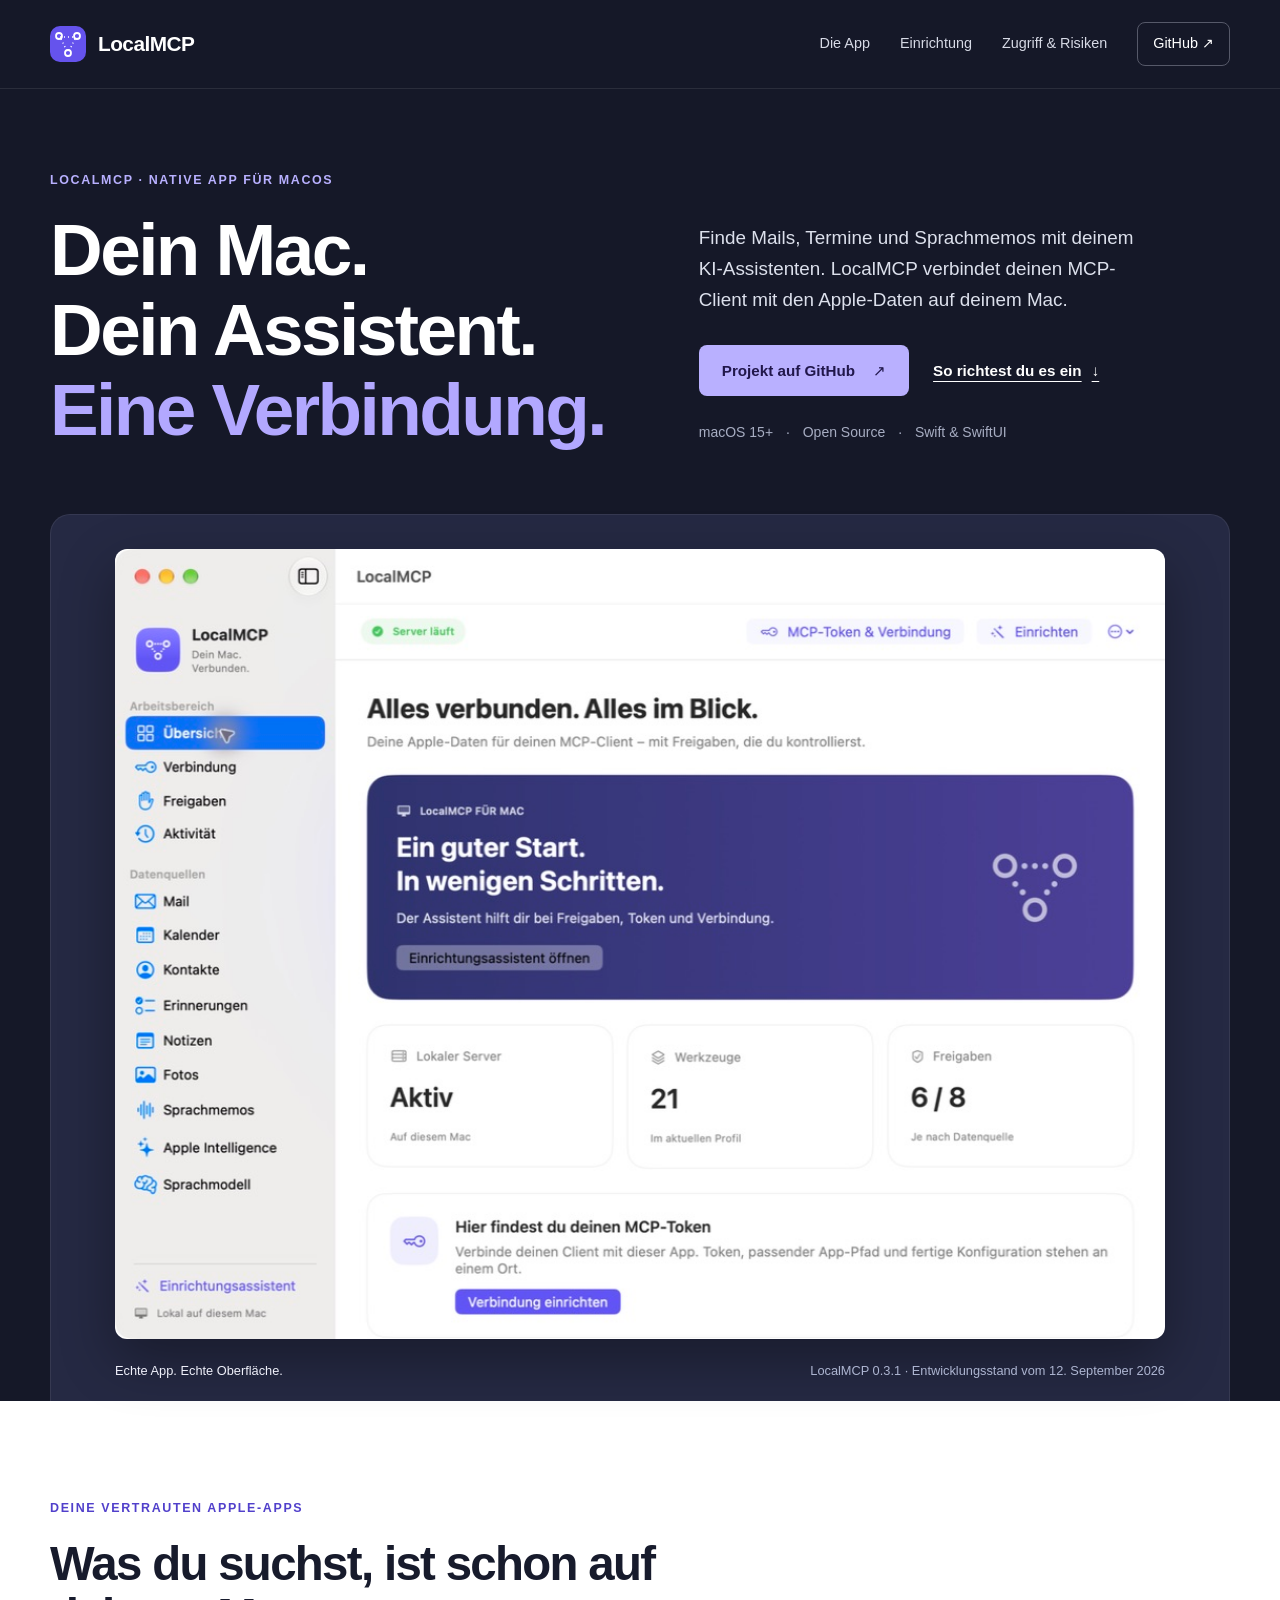
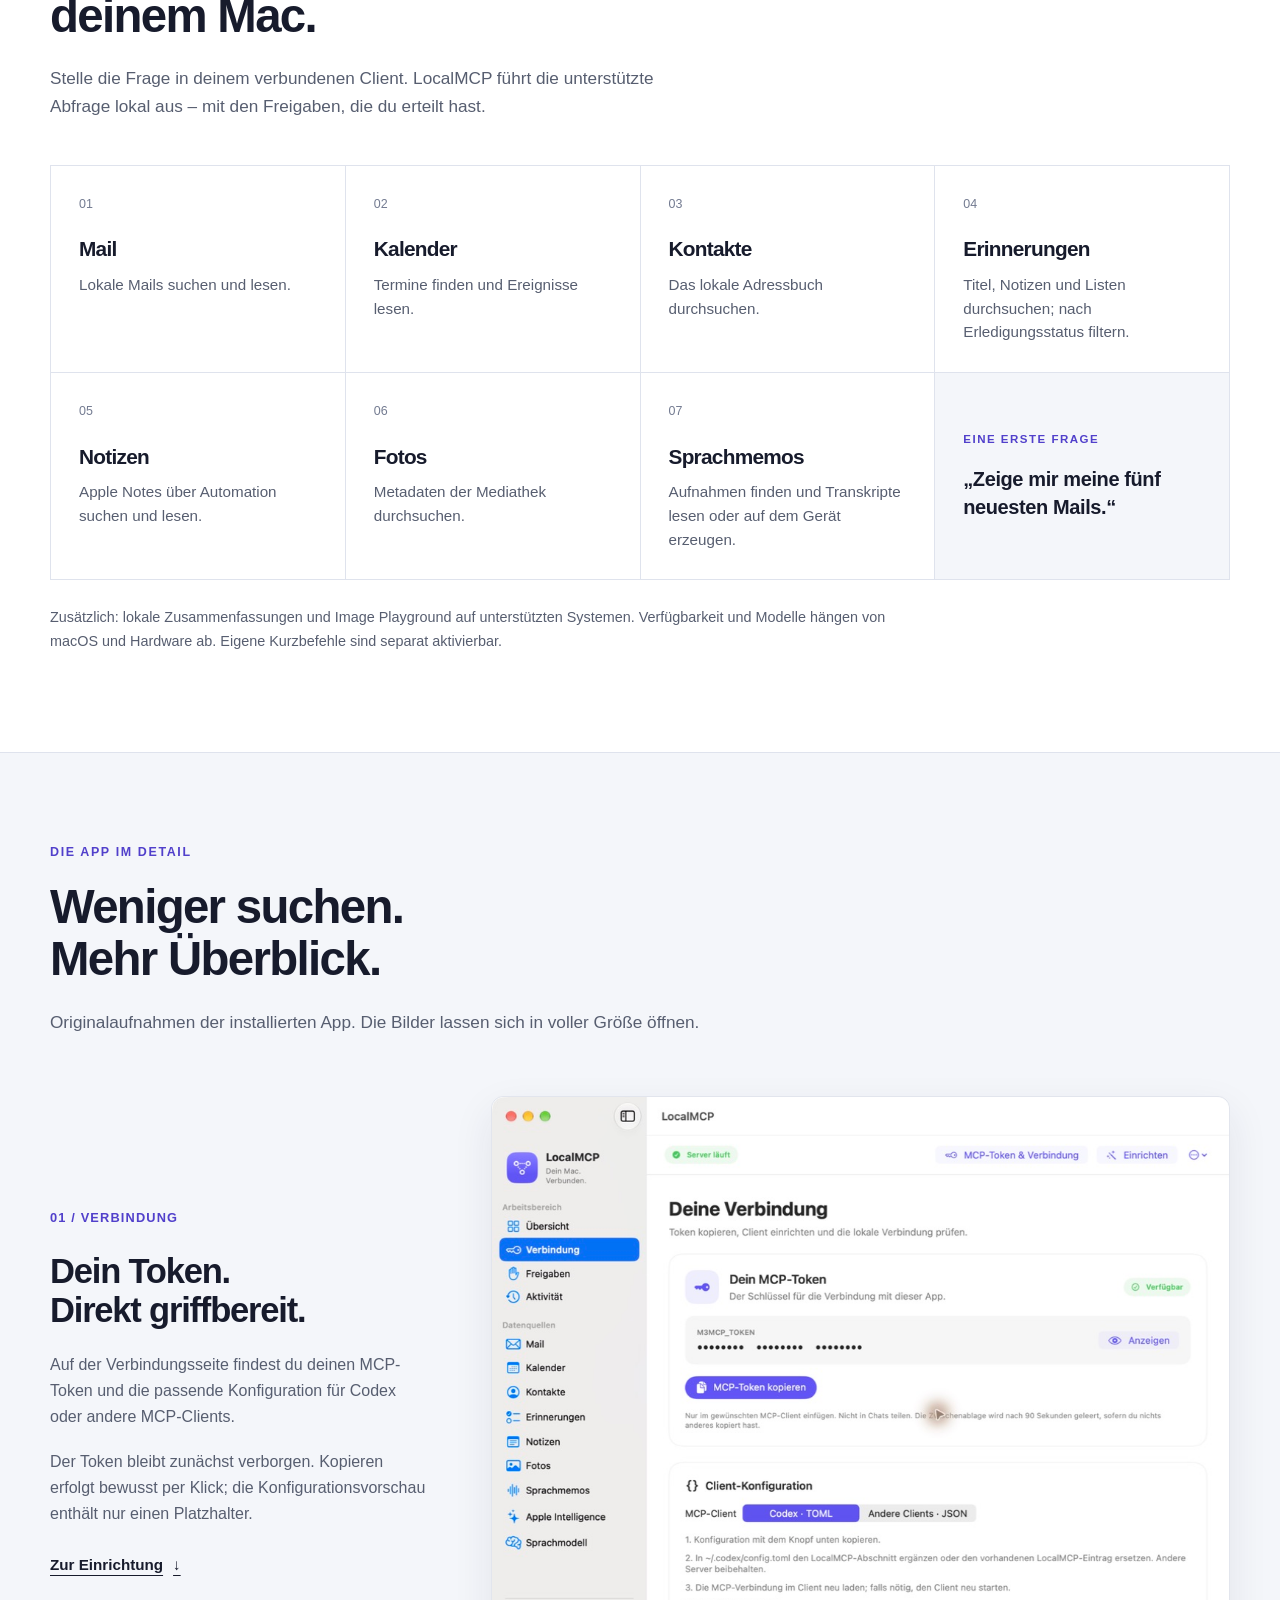
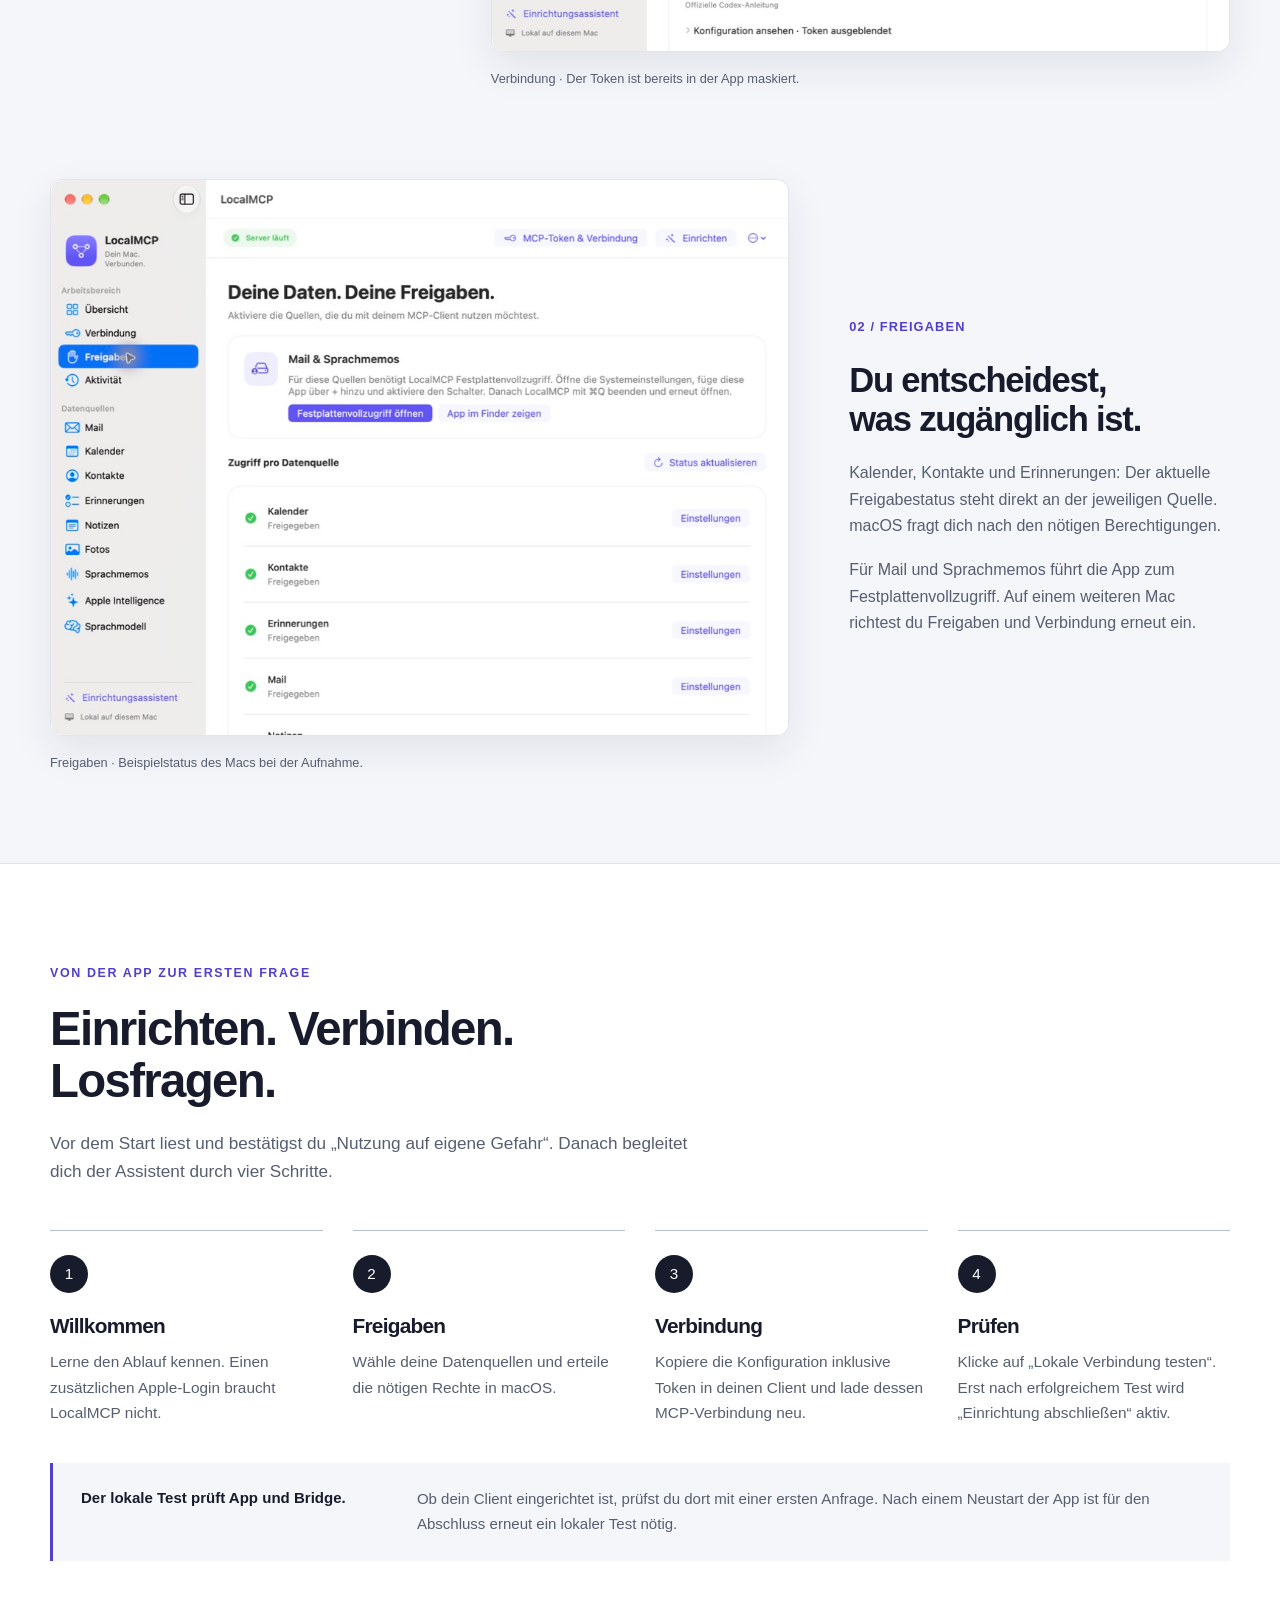
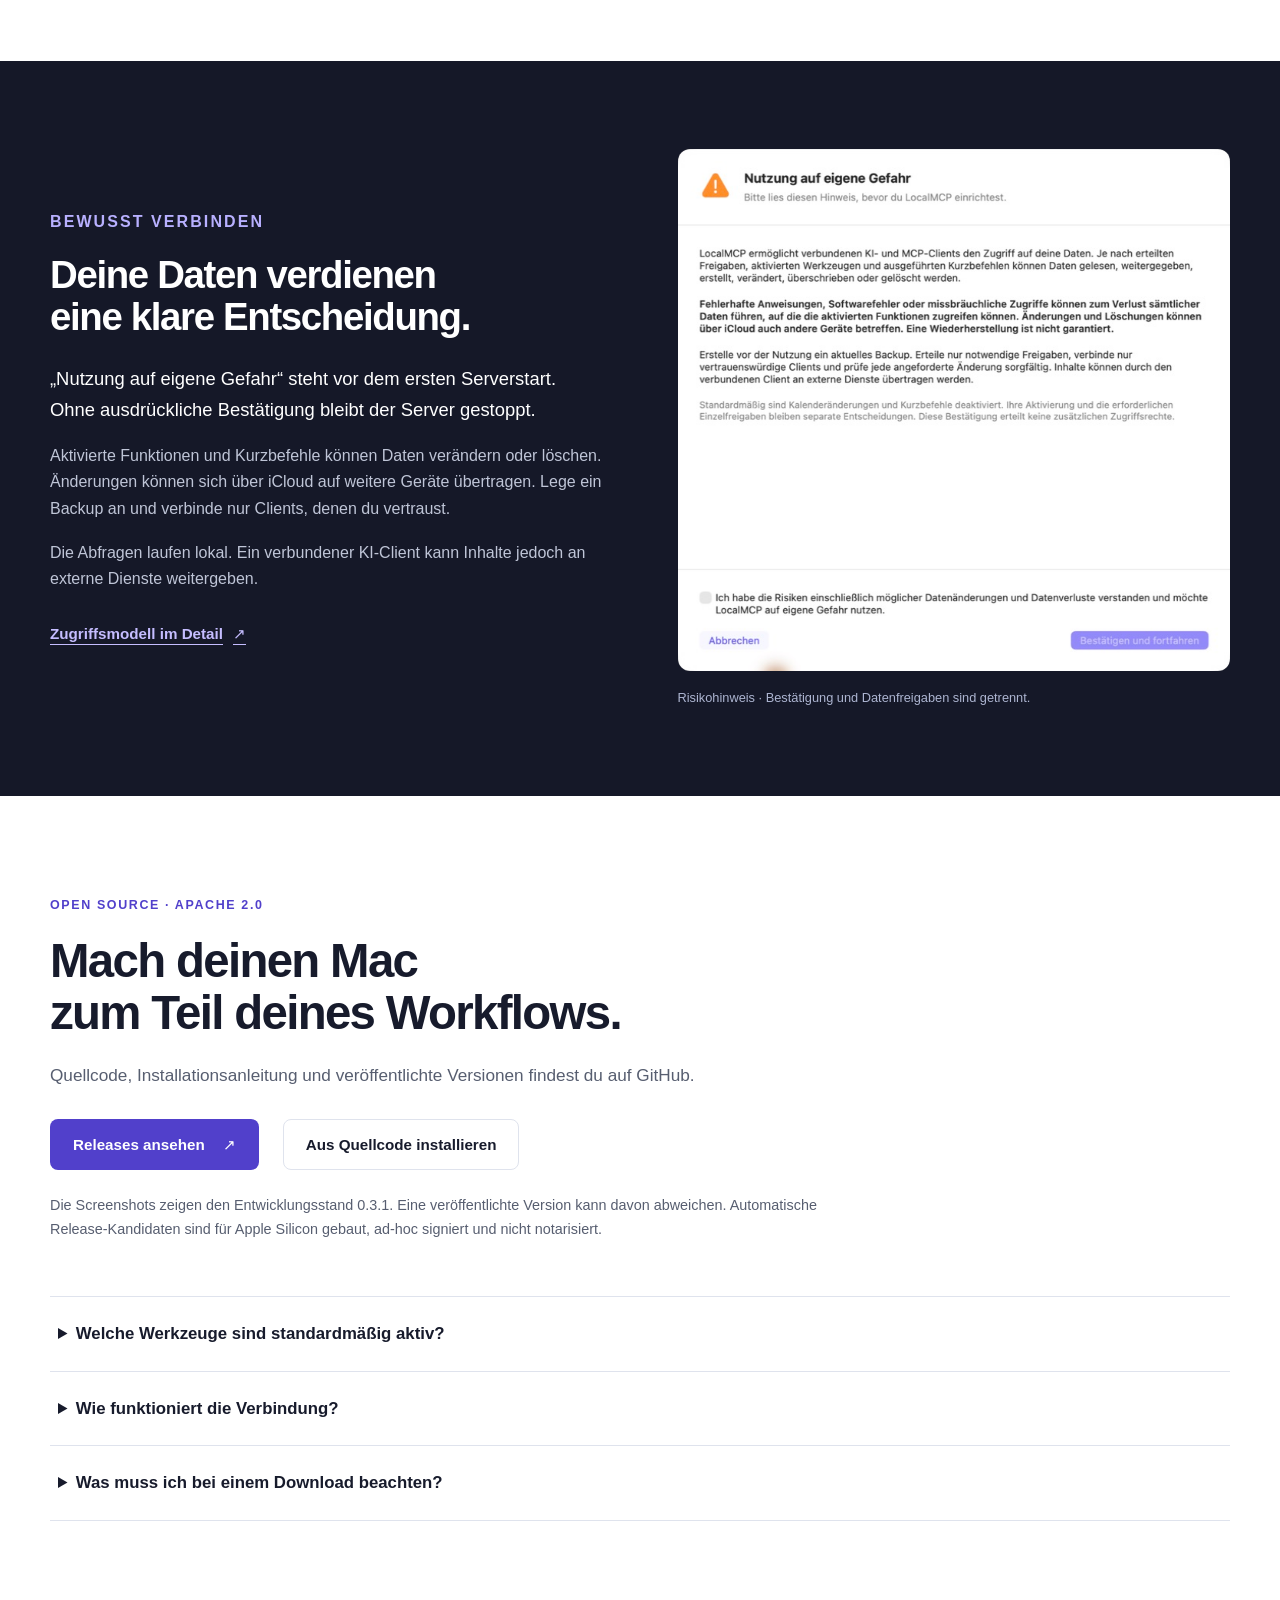
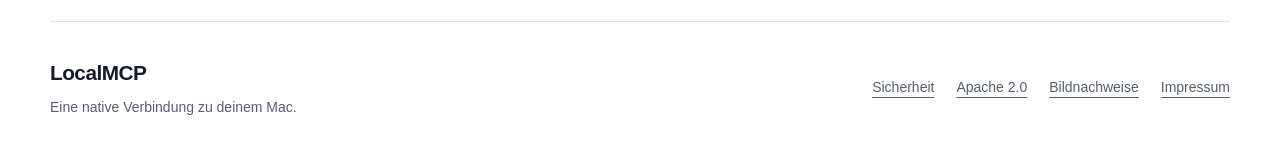
==== commit 7868f8cb: "Rename product to LocalMCP and refresh native screenshots" ====
--- a/index.html
+++ b/index.html
@@ -4,17 +4,17 @@
   <meta charset="utf-8">
   <meta name="viewport" content="width=device-width, initial-scale=1">
   <meta name="theme-color" content="#151828">
-  <title>AppleMCP · Dein Mac. Dein Assistent.</title>
-  <meta name="description" content="M3MCP verbindet deinen KI-Assistenten mit Apple-Daten auf deinem Mac. Native macOS-App, geführte Einrichtung und bewusste Freigaben. Mit echten Screenshots der App.">
+  <title>LocalMCP · Dein Mac. Dein Assistent.</title>
+  <meta name="description" content="LocalMCP verbindet deinen KI-Assistenten mit Apple-Daten auf deinem Mac. Native macOS-App, geführte Einrichtung und bewusste Freigaben. Mit echten Screenshots der App.">
   <link rel="stylesheet" href="assets/landing.css">
 </head>
 <body>
   <a class="skip-link" href="#inhalt">Zum Inhalt</a>
   <header class="site-header">
     <div class="wrap nav">
-      <a class="brand" href="#" aria-label="AppleMCP Startseite">
+      <a class="brand" href="#" aria-label="LocalMCP Startseite">
         <svg class="brand-mark" width="36" height="36" viewBox="0 0 36 36" fill="none" aria-hidden="true"><rect width="36" height="36" rx="10" fill="#6553ED"/><path d="M10 11h16M11 13l6 12m8-12-6 12" stroke="white" stroke-width="1.5" stroke-dasharray="1 3"/><circle cx="9" cy="10" r="3" stroke="white" stroke-width="1.8"/><circle cx="27" cy="10" r="3" stroke="white" stroke-width="1.8"/><circle cx="18" cy="27" r="3" stroke="white" stroke-width="1.8"/></svg>
-        <span>AppleMCP</span>
+        <span>LocalMCP</span>
       </a>
       <nav aria-label="Hauptnavigation">
         <a href="#app">Die App</a><a href="#einrichten">Einrichtung</a><a href="#zugriff">Zugriff &amp; Risiken</a>
@@ -28,26 +28,26 @@
       <div class="wrap">
         <div class="hero-intro">
           <div>
-            <p class="eyebrow">M3MCP · Native App für macOS</p>
+            <p class="eyebrow">LocalMCP · Native App für macOS</p>
             <h1>Dein Mac.<br>Dein Assistent.<br><span>Eine Verbindung.</span></h1>
           </div>
           <div class="hero-copy">
-            <p>Finde Mails, Termine und Sprachmemos mit deinem KI-Assistenten. M3MCP verbindet deinen MCP-Client mit den Apple-Daten auf deinem Mac.</p>
+            <p>Finde Mails, Termine und Sprachmemos mit deinem KI-Assistenten. LocalMCP verbindet deinen MCP-Client mit den Apple-Daten auf deinem Mac.</p>
             <div class="actions"><a class="button primary" href="https://github.com/GodModeAI2025/AppleMCP">Projekt auf GitHub <span aria-hidden="true">↗</span></a><a class="text-link" href="#einrichten">So richtest du es ein <span aria-hidden="true">↓</span></a></div>
             <p class="hero-meta">macOS 15+ <span>·</span> Open Source <span>·</span> Swift &amp; SwiftUI</p>
           </div>
         </div>
         <figure class="hero-figure">
-          <a class="screenshot-link" href="assets/screenshots/overview.jpg" target="_blank" rel="noopener" aria-label="Original-Screenshot der M3MCP-Übersicht in voller Größe öffnen">
-            <img src="assets/screenshots/overview.jpg" width="1000" height="752" alt="M3MCP-Übersicht mit laufendem Server, 21 Werkzeugen, sechs erteilten Freigaben und dem direkten Zugang zum MCP-Token." fetchpriority="high">
+          <a class="screenshot-link" href="assets/screenshots/overview.jpg" target="_blank" rel="noopener" aria-label="Original-Screenshot der LocalMCP-Übersicht in voller Größe öffnen">
+            <img src="assets/screenshots/overview.jpg" width="1000" height="752" alt="LocalMCP-Übersicht mit laufendem Server, 21 Werkzeugen, sechs erteilten Freigaben und dem direkten Zugang zum MCP-Token." fetchpriority="high">
           </a>
-          <figcaption><span>Echte App. Echte Oberfläche.</span><span>M3MCP 0.3.1 · Entwicklungsstand vom 11. September 2026</span></figcaption>
+          <figcaption><span>Echte App. Echte Oberfläche.</span><span>LocalMCP 0.3.1 · Entwicklungsstand vom 12. September 2026</span></figcaption>
         </figure>
       </div>
     </section>
 
     <section class="sources wrap" aria-labelledby="quellen-titel">
-      <div class="section-heading"><p class="eyebrow">Deine vertrauten Apple-Apps</p><h2 id="quellen-titel">Was du suchst, ist schon auf deinem Mac.</h2><p>Stelle die Frage in deinem verbundenen Client. M3MCP führt die unterstützte Abfrage lokal aus – mit den Freigaben, die du erteilt hast.</p></div>
+      <div class="section-heading"><p class="eyebrow">Deine vertrauten Apple-Apps</p><h2 id="quellen-titel">Was du suchst, ist schon auf deinem Mac.</h2><p>Stelle die Frage in deinem verbundenen Client. LocalMCP führt die unterstützte Abfrage lokal aus – mit den Freigaben, die du erteilt hast.</p></div>
       <div class="source-grid">
         <article><span class="source-number">01</span><h3>Mail</h3><p>Lokale Mails suchen und lesen.</p></article>
         <article><span class="source-number">02</span><h3>Kalender</h3><p>Termine finden und Ereignisse lesen.</p></article>
@@ -78,7 +78,7 @@
     <section class="setup wrap" id="einrichten">
       <div class="section-heading"><p class="eyebrow">Von der App zur ersten Frage</p><h2>Einrichten. Verbinden. Losfragen.</h2><p>Vor dem Start liest und bestätigst du „Nutzung auf eigene Gefahr“. Danach begleitet dich der Assistent durch vier Schritte.</p></div>
       <ol class="steps">
-        <li><span class="step-number">1</span><h3>Willkommen</h3><p>Lerne den Ablauf kennen. Einen zusätzlichen Apple-Login braucht M3MCP nicht.</p></li>
+        <li><span class="step-number">1</span><h3>Willkommen</h3><p>Lerne den Ablauf kennen. Einen zusätzlichen Apple-Login braucht LocalMCP nicht.</p></li>
         <li><span class="step-number">2</span><h3>Freigaben</h3><p>Wähle deine Datenquellen und erteile die nötigen Rechte in macOS.</p></li>
         <li><span class="step-number">3</span><h3>Verbindung</h3><p>Kopiere die Konfiguration inklusive Token in deinen Client und lade dessen MCP-Verbindung neu.</p></li>
         <li><span class="step-number">4</span><h3>Prüfen</h3><p>Klicke auf „Lokale Verbindung testen“. Erst nach erfolgreichem Test wird „Einrichtung abschließen“ aktiv.</p></li>
@@ -99,17 +99,17 @@
       <p class="release-note">Die Screenshots zeigen den Entwicklungsstand 0.3.1. Eine veröffentlichte Version kann davon abweichen. Automatische Release-Kandidaten sind für Apple Silicon gebaut, ad-hoc signiert und nicht notarisiert.</p>
       <div class="technical-details">
         <details><summary>Welche Werkzeuge sind standardmäßig aktiv?</summary><div class="details-body"><h3>21 Standardwerkzeuge</h3><p>Lesen, begrenzte lokale Verarbeitung und lokale Erzeugung. Kalenderänderungen und eigene Kurzbefehle sind standardmäßig deaktiviert. Nach gesonderter Aktivierung brauchen sie für jeden Aufruf eine native Bestätigung.</p><p>Für fortgeschrittene Konfiguration gelten drei getrennte Startoptionen:</p><ul><li><code>M3MCP_ENABLE_CALENDAR_MUTATIONS</code> – Kalenderänderungen</li><li><code>M3MCP_ENABLE_PERMISSION_UI</code> – entfernte MCP-Freigabeaktionen</li><li><code>M3MCP_ENABLE_USER_SHORTCUTS</code> – eigene Kurzbefehle</li></ul><p>Native Freigabeknöpfe funktionieren auch ohne die entfernten Freigabewerkzeuge. Kurzbefehle können Netzwerkzugriffe und weitere Nebenwirkungen auslösen. Lokale Transkripte können in Application Support gespeichert bleiben.</p></div></details>
-        <details><summary>Wie funktioniert die Verbindung?</summary><div class="details-body"><ol class="architecture"><li>Dein MCP-Client</li><li>Die mitgelieferte M3MCPBridge über stdio</li><li>Die native M3MCP-App über einen lokalen Unix-Socket</li><li>Die freigegebene Apple-Datenquelle</li></ol><p>Der Token liegt im Anmeldeschlüsselbund. Die App prüft außerdem die mitgelieferte Bridge. Diese Prüfung identifiziert das Programm, nicht den aufrufenden Client. Behandle deshalb jeden verbundenen Client als vertrauenswürdig.</p><p>macOS 15 oder neuer ist erforderlich. Zum Bauen aus Quellcode wird das macOS-26-SDK benötigt. Apple-Intelligence-Funktionen haben zusätzliche System- und Hardwarevoraussetzungen.</p><pre><code>swift build
+        <details><summary>Wie funktioniert die Verbindung?</summary><div class="details-body"><ol class="architecture"><li>Dein MCP-Client</li><li>Die mitgelieferte Bridge über stdio</li><li>Die native LocalMCP-App über einen lokalen Unix-Socket</li><li>Die freigegebene Apple-Datenquelle</li></ol><p>Der Token liegt im Anmeldeschlüsselbund. Die App prüft außerdem die mitgelieferte Bridge. Diese Prüfung identifiziert das Programm, nicht den aufrufenden Client. Behandle deshalb jeden verbundenen Client als vertrauenswürdig.</p><p>macOS 15 oder neuer ist erforderlich. Zum Bauen aus Quellcode wird das macOS-26-SDK benötigt. Apple-Intelligence-Funktionen haben zusätzliche System- und Hardwarevoraussetzungen.</p><pre><code>swift build
 swift test
-./script/build_and_run.sh</code></pre><p>Der Entwicklungsbuild erzeugt <code>.build/debug/M3MCPBridge</code>. Für die Verbindung mit der gebündelten App verwende die Bridge aus genau dieser Installation: <code>M3MCP.app/Contents/MacOS/M3MCPBridge</code>. Die App erstellt die passende Client-Konfiguration.</p></div></details>
-        <details><summary>Was muss ich bei einem Download beachten?</summary><div class="details-body"><p>Ein Release kann <code>M3MCP.app.zip</code> und <code>M3MCP.app.zip.sha256</code> bereitstellen. Enthalten sind die App, Bridge, Apache-2.0-Lizenz und Hinweise zu Drittkomponenten.</p><p>Automatische Kandidaten sind ad-hoc signiert und nicht notarisiert. Eine Prüfsumme bestätigt die Übereinstimmung mit dem veröffentlichten Paket, aber nicht allein die Identität des Herausgebers. GitHub-Herkunftsnachweise ersetzen keine Developer-ID-Signatur oder Notarisierung.</p><pre><code>shasum -a 256 -c M3MCP.app.zip.sha256
+./script/build_and_run.sh</code></pre><p>Der Entwicklungsbuild erzeugt <code>.build/debug/M3MCPBridge</code>. Für die Verbindung mit der gebündelten App verwende die Bridge aus genau dieser Installation: <code>LocalMCP.app/Contents/MacOS/M3MCPBridge</code>. Die App erstellt die passende Client-Konfiguration.</p></div></details>
+        <details><summary>Was muss ich bei einem Download beachten?</summary><div class="details-body"><p>Ein Release kann <code>LocalMCP.app.zip</code> und <code>LocalMCP.app.zip.sha256</code> bereitstellen. Enthalten sind die App, Bridge, Apache-2.0-Lizenz und Hinweise zu Drittkomponenten.</p><p>Automatische Kandidaten sind ad-hoc signiert und nicht notarisiert. Eine Prüfsumme bestätigt die Übereinstimmung mit dem veröffentlichten Paket, aber nicht allein die Identität des Herausgebers. GitHub-Herkunftsnachweise ersetzen keine Developer-ID-Signatur oder Notarisierung.</p><pre><code>shasum -a 256 -c LocalMCP.app.zip.sha256
 # Optional: GitHub-Herkunftsnachweis prüfen, sofern vorhanden
-gh attestation verify M3MCP.app.zip \
+gh attestation verify LocalMCP.app.zip \
   --repo GodModeAI2025/AppleMCP \
   --signer-workflow GodModeAI2025/AppleMCP/.github/workflows/release.yml</code></pre><p>Wenn Gatekeeper die App blockiert, prüfe zuerst ihre Herkunft. Nutze eine Freigabe in den Systemeinstellungen nur, wenn du dem Paket vertraust. Entferne keine Quarantänemarkierungen, um die Prüfung zu umgehen. Nach einem Update können Datenschutzfreigaben erneut nötig sein.</p></div></details>
       </div>
     </section>
   </main>
-  <footer class="wrap footer"><div><a class="brand" href="#">AppleMCP</a><p>Eine native Verbindung zu deinem Mac.</p></div><nav aria-label="Weitere Informationen"><a href="https://github.com/GodModeAI2025/AppleMCP/blob/main/SECURITY.md">Sicherheit</a><a href="https://github.com/GodModeAI2025/AppleMCP/blob/main/LICENSE">Apache 2.0</a><a href="https://github.com/GodModeAI2025/AppleMCP/blob/main/docs/SCREENSHOTS.md">Bildnachweise</a><a href="https://godmodeai2025.github.io/MarkZimmermann/">Impressum</a></nav></footer>
+  <footer class="wrap footer"><div><a class="brand" href="#">LocalMCP</a><p>Eine native Verbindung zu deinem Mac.</p></div><nav aria-label="Weitere Informationen"><a href="https://github.com/GodModeAI2025/AppleMCP/blob/main/SECURITY.md">Sicherheit</a><a href="https://github.com/GodModeAI2025/AppleMCP/blob/main/LICENSE">Apache 2.0</a><a href="https://github.com/GodModeAI2025/AppleMCP/blob/main/docs/SCREENSHOTS.md">Bildnachweise</a><a href="https://godmodeai2025.github.io/MarkZimmermann/">Impressum</a></nav></footer>
 </body>
 </html>
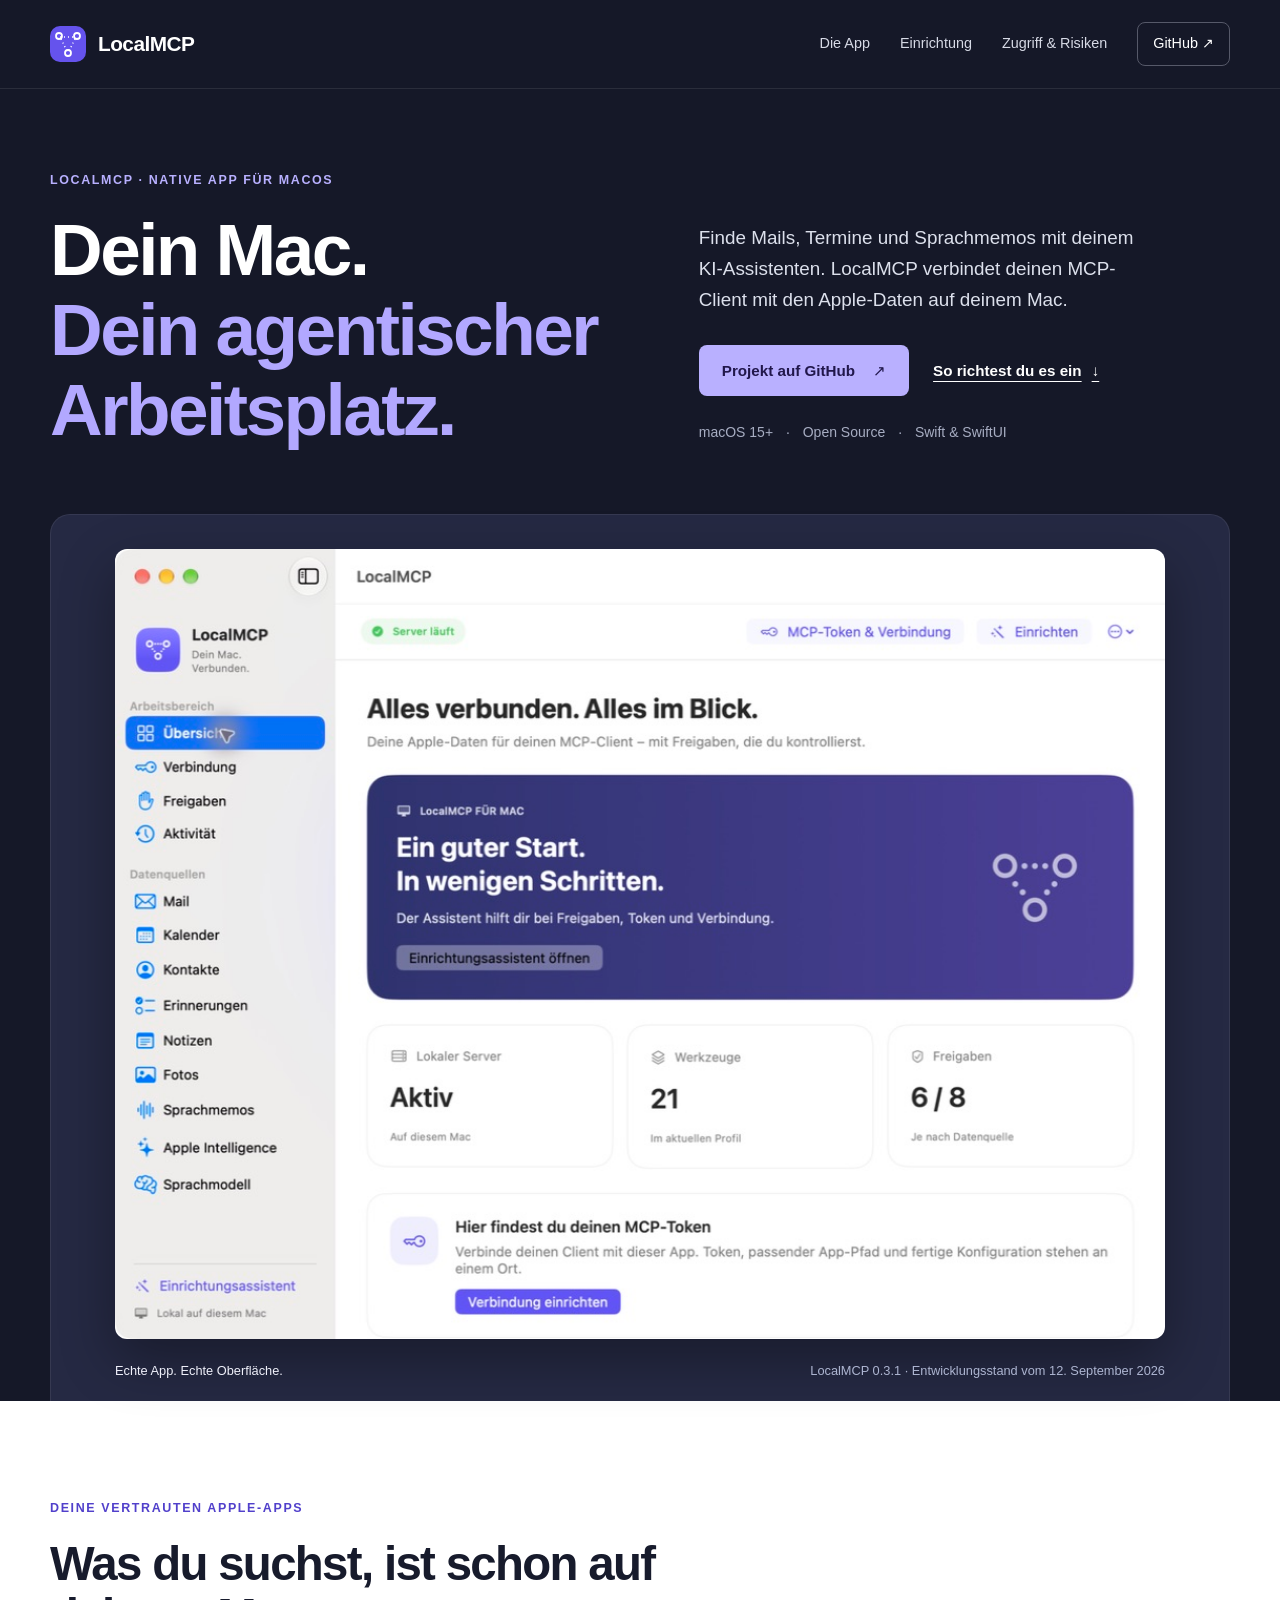
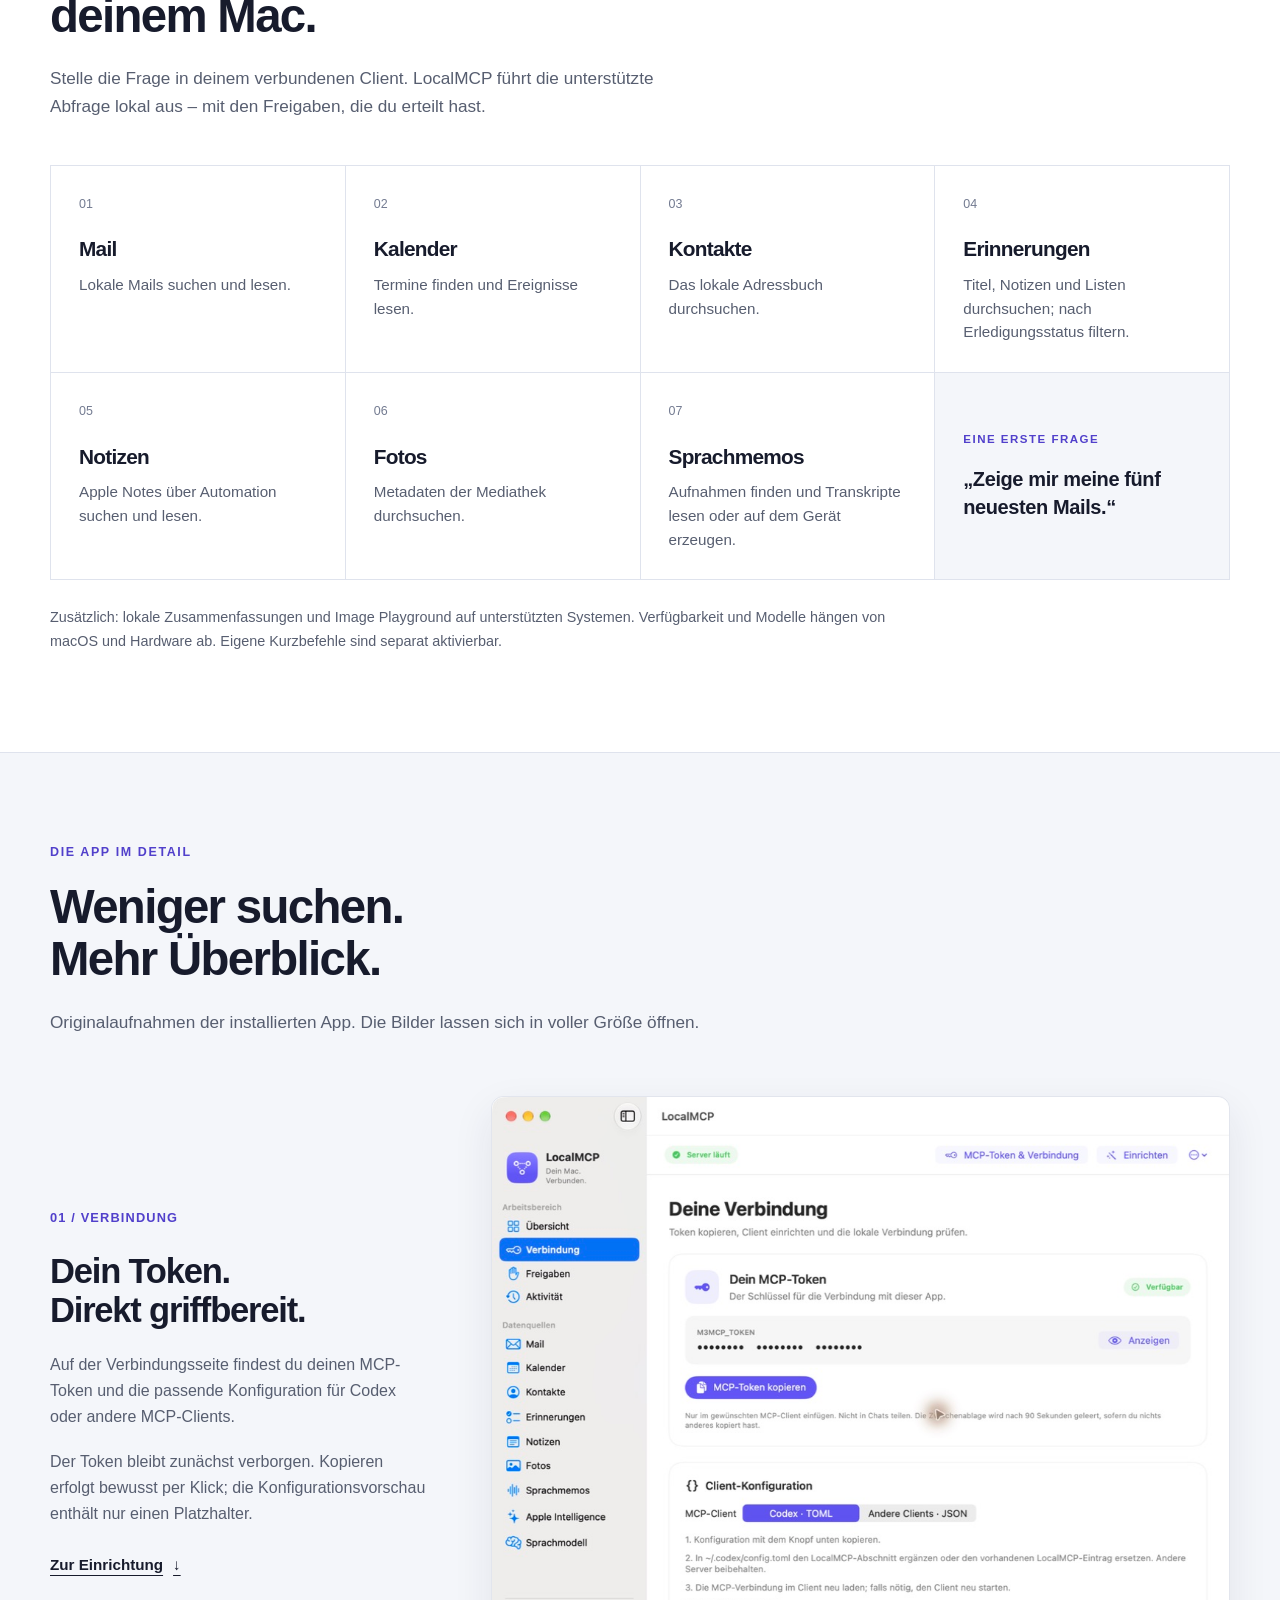
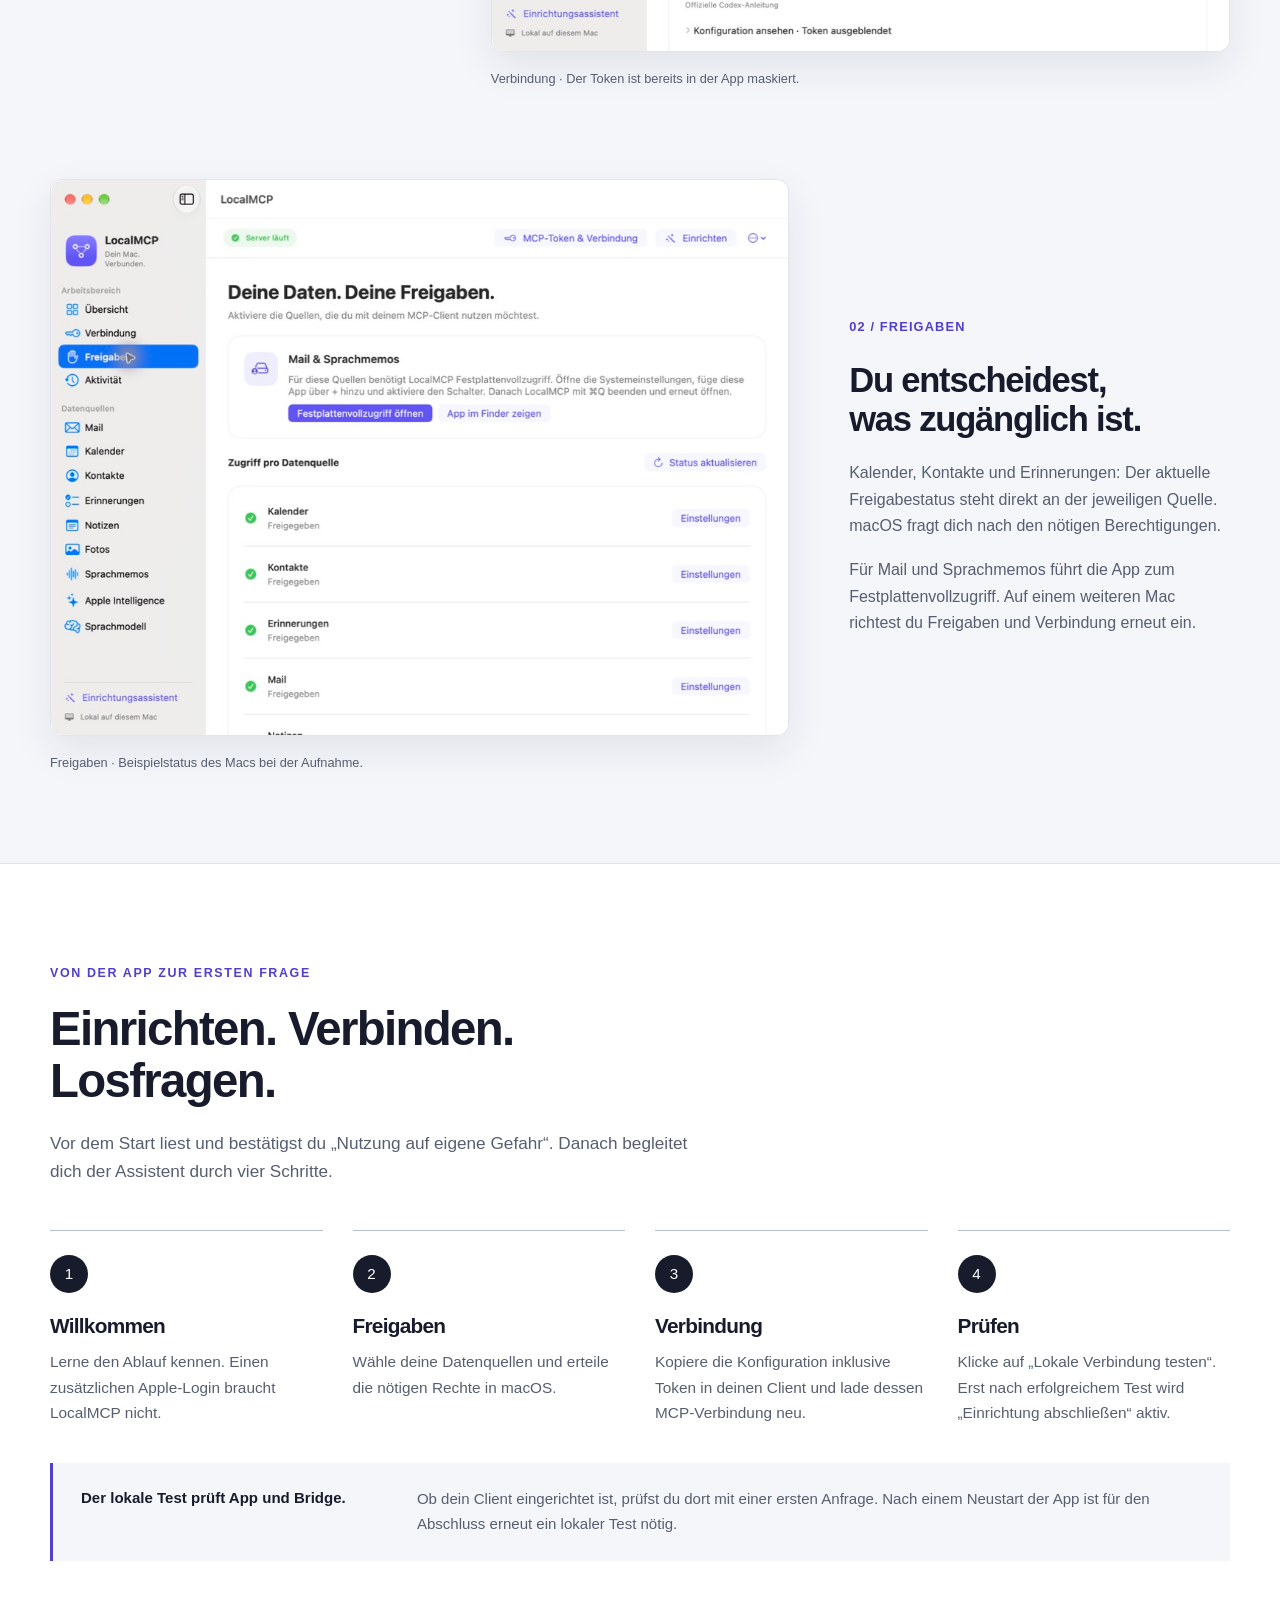
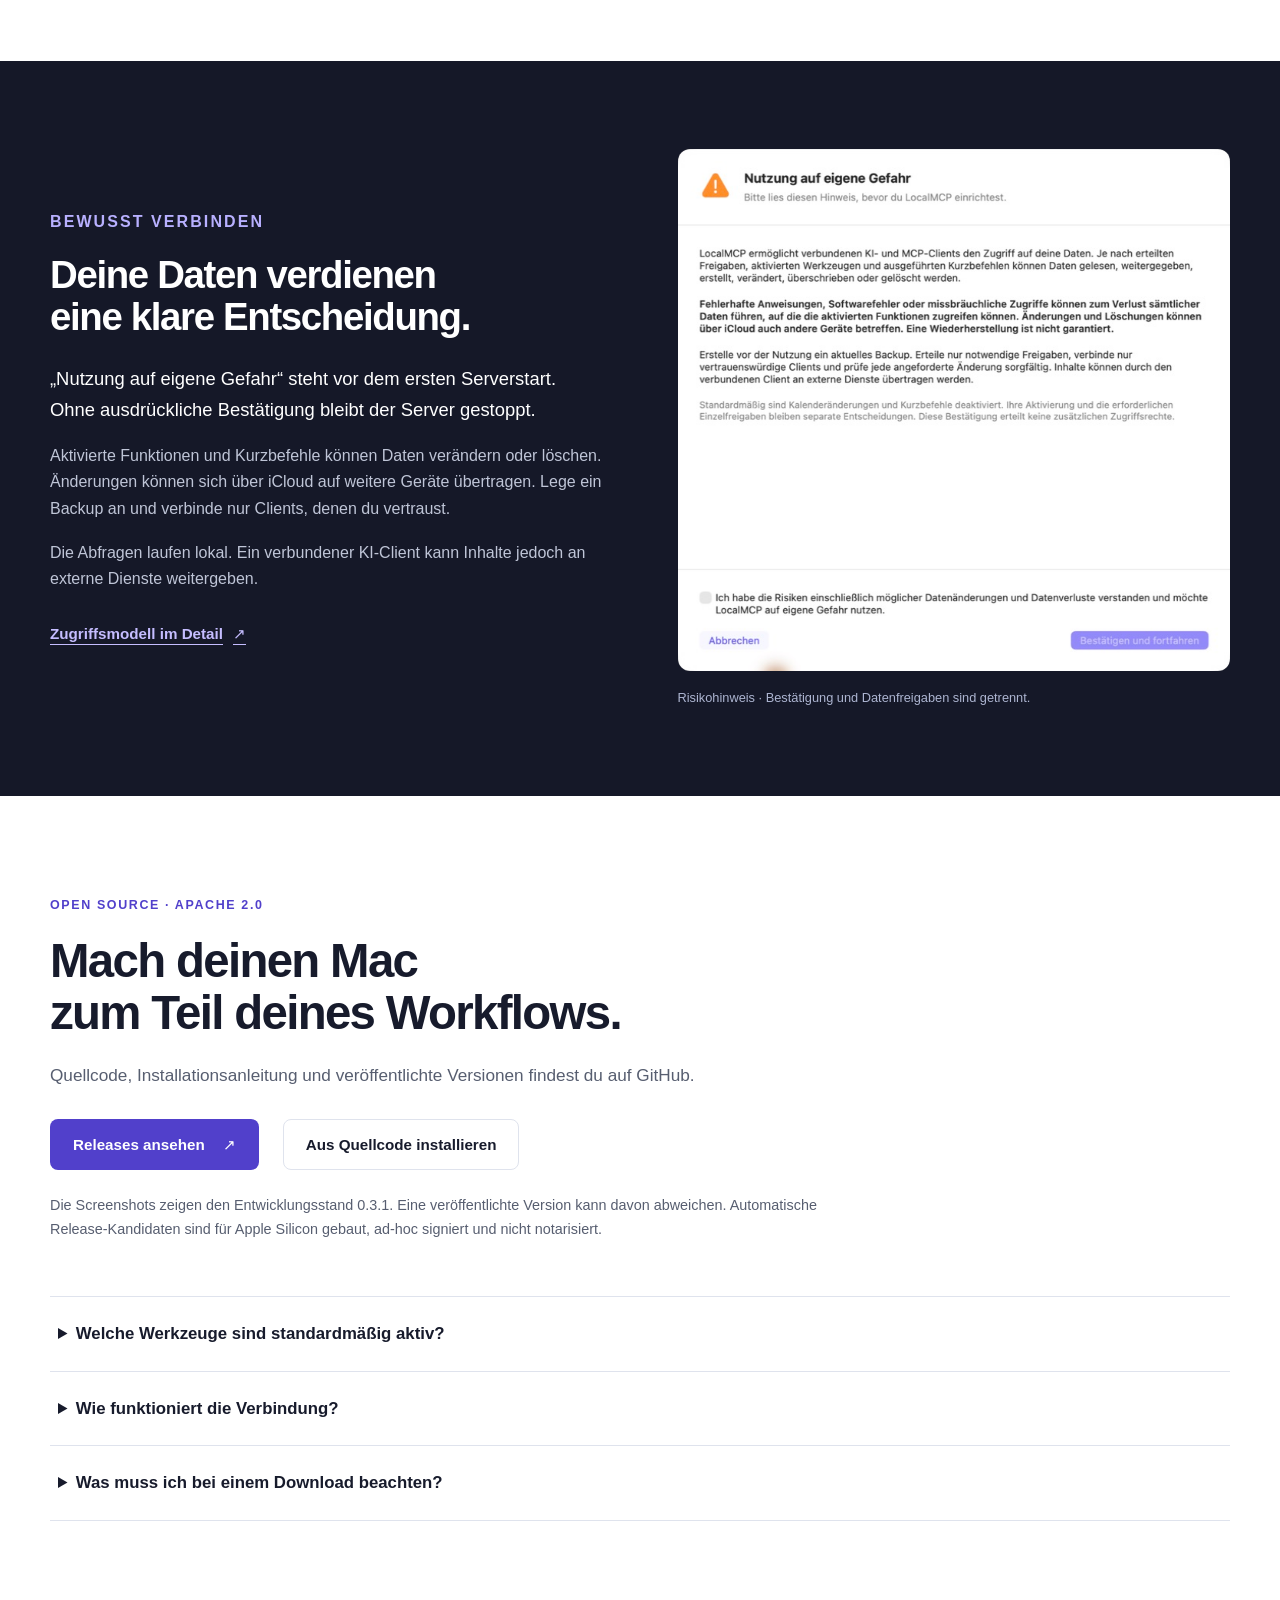
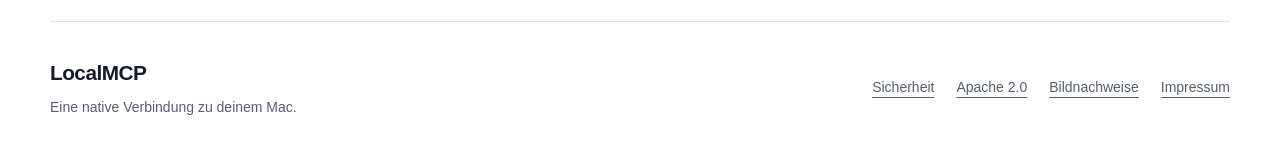
==== commit d9283038: "Update landing page tagline to agentic workspace" ====
--- a/index.html
+++ b/index.html
@@ -4,7 +4,7 @@
   <meta charset="utf-8">
   <meta name="viewport" content="width=device-width, initial-scale=1">
   <meta name="theme-color" content="#151828">
-  <title>LocalMCP · Dein Mac. Dein Assistent.</title>
+  <title>LocalMCP · Dein Mac. Dein agentischer Arbeitsplatz.</title>
   <meta name="description" content="LocalMCP verbindet deinen KI-Assistenten mit Apple-Daten auf deinem Mac. Native macOS-App, geführte Einrichtung und bewusste Freigaben. Mit echten Screenshots der App.">
   <link rel="stylesheet" href="assets/landing.css">
 </head>
@@ -29,7 +29,7 @@
         <div class="hero-intro">
           <div>
             <p class="eyebrow">LocalMCP · Native App für macOS</p>
-            <h1>Dein Mac.<br>Dein Assistent.<br><span>Eine Verbindung.</span></h1>
+            <h1>Dein Mac.<br><span>Dein agentischer Arbeitsplatz.</span></h1>
           </div>
           <div class="hero-copy">
             <p>Finde Mails, Termine und Sprachmemos mit deinem KI-Assistenten. LocalMCP verbindet deinen MCP-Client mit den Apple-Daten auf deinem Mac.</p>
